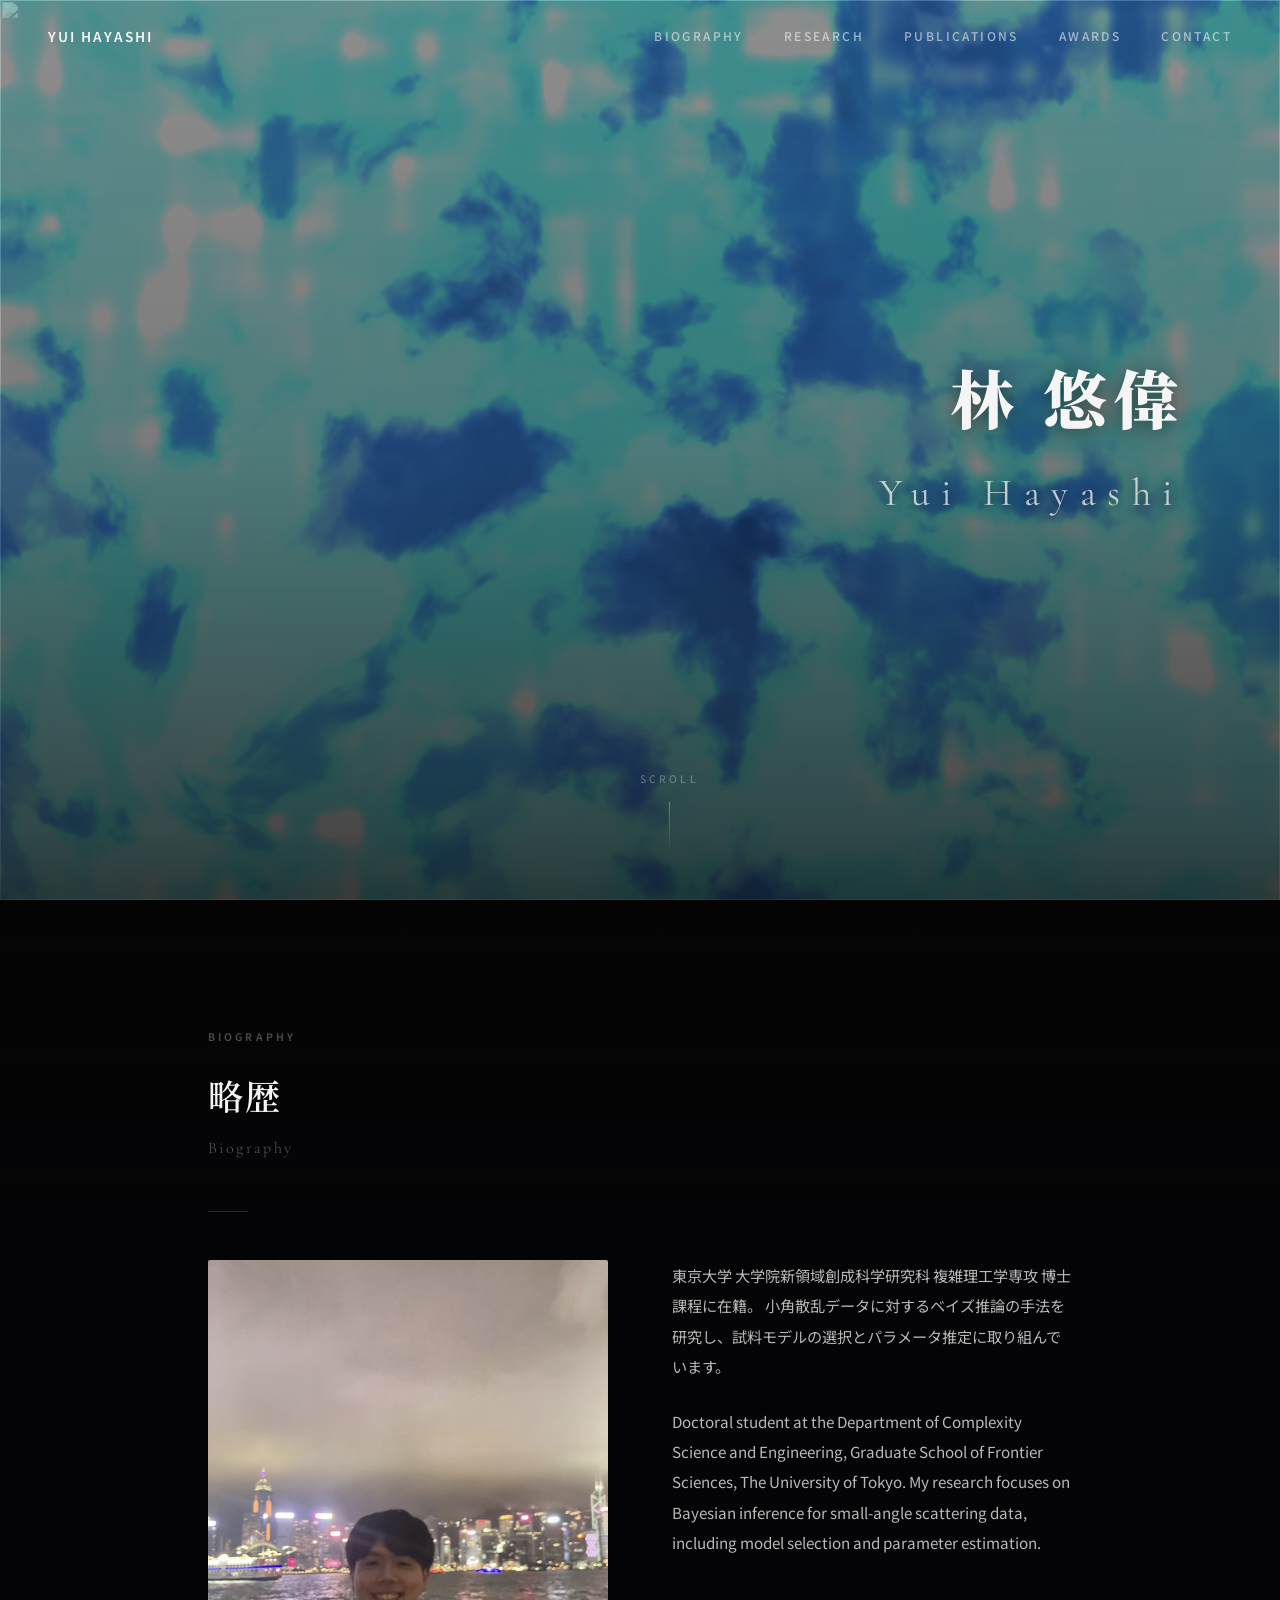
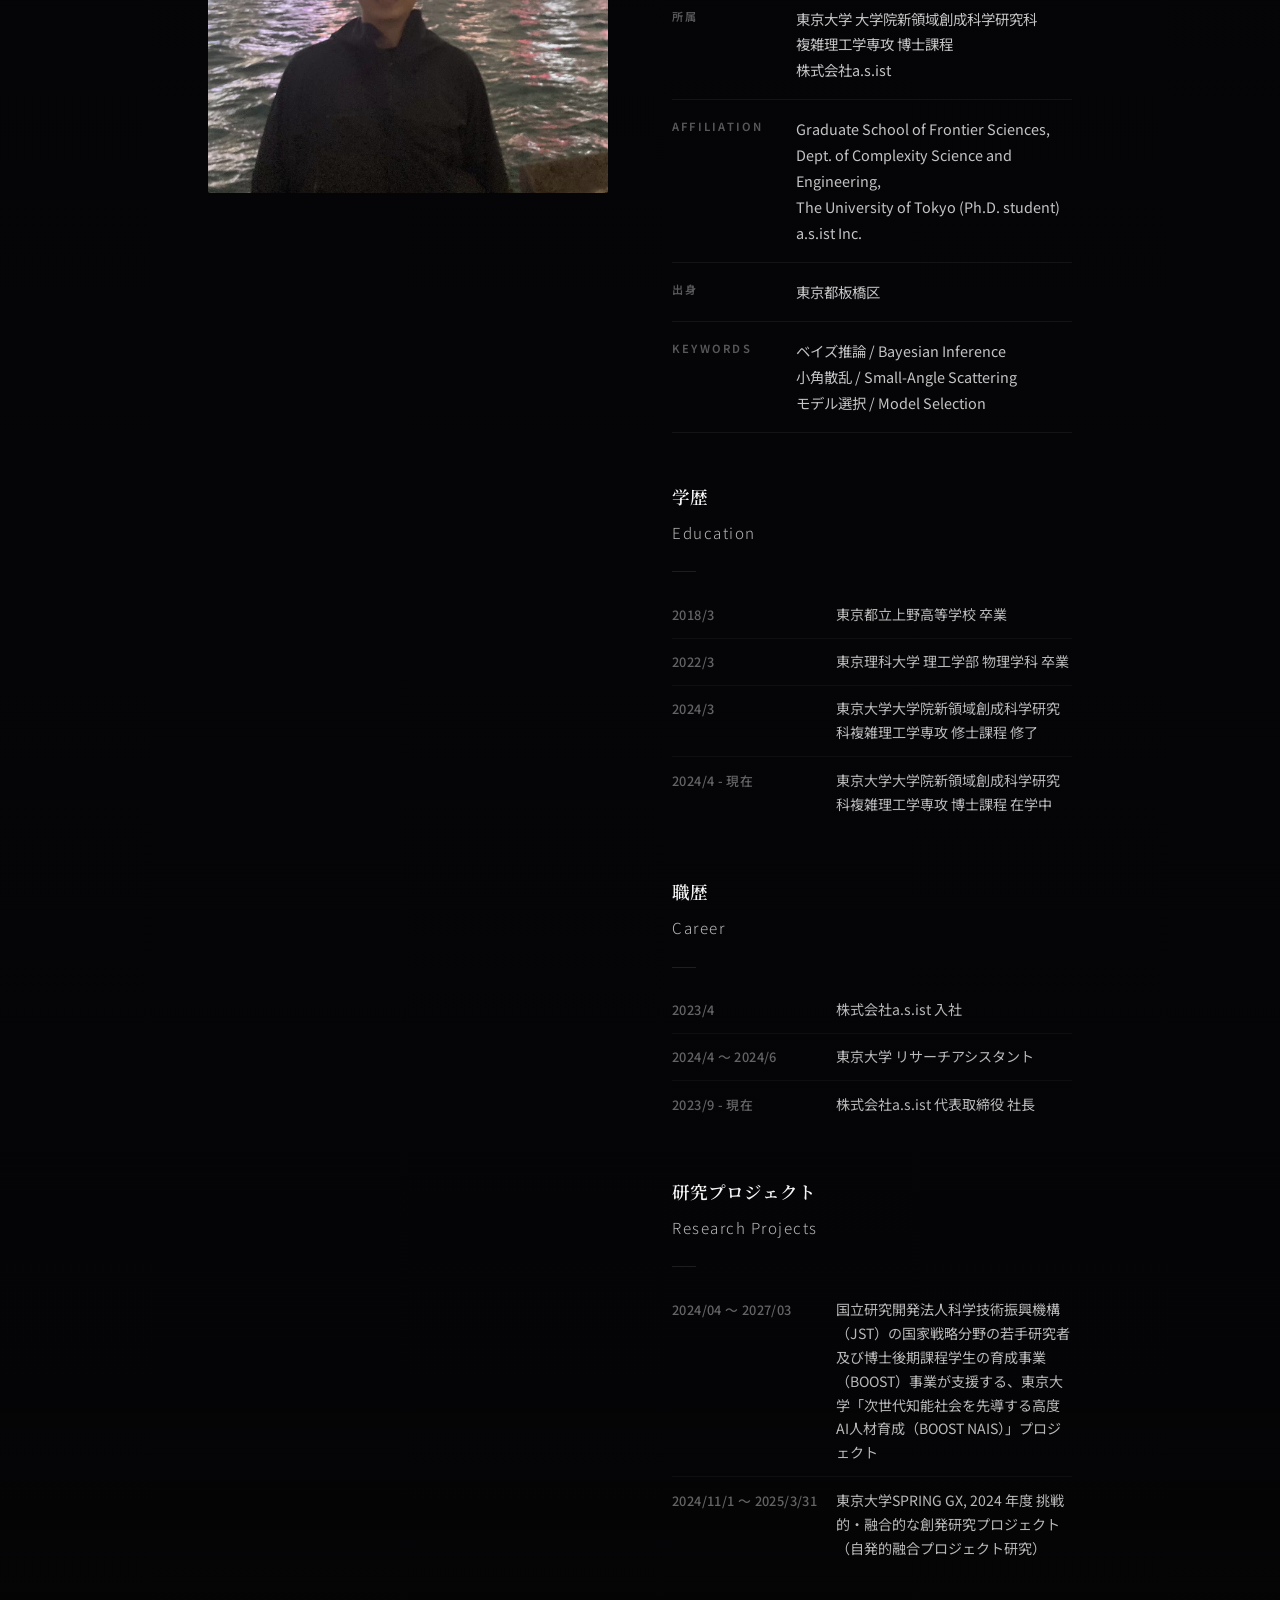
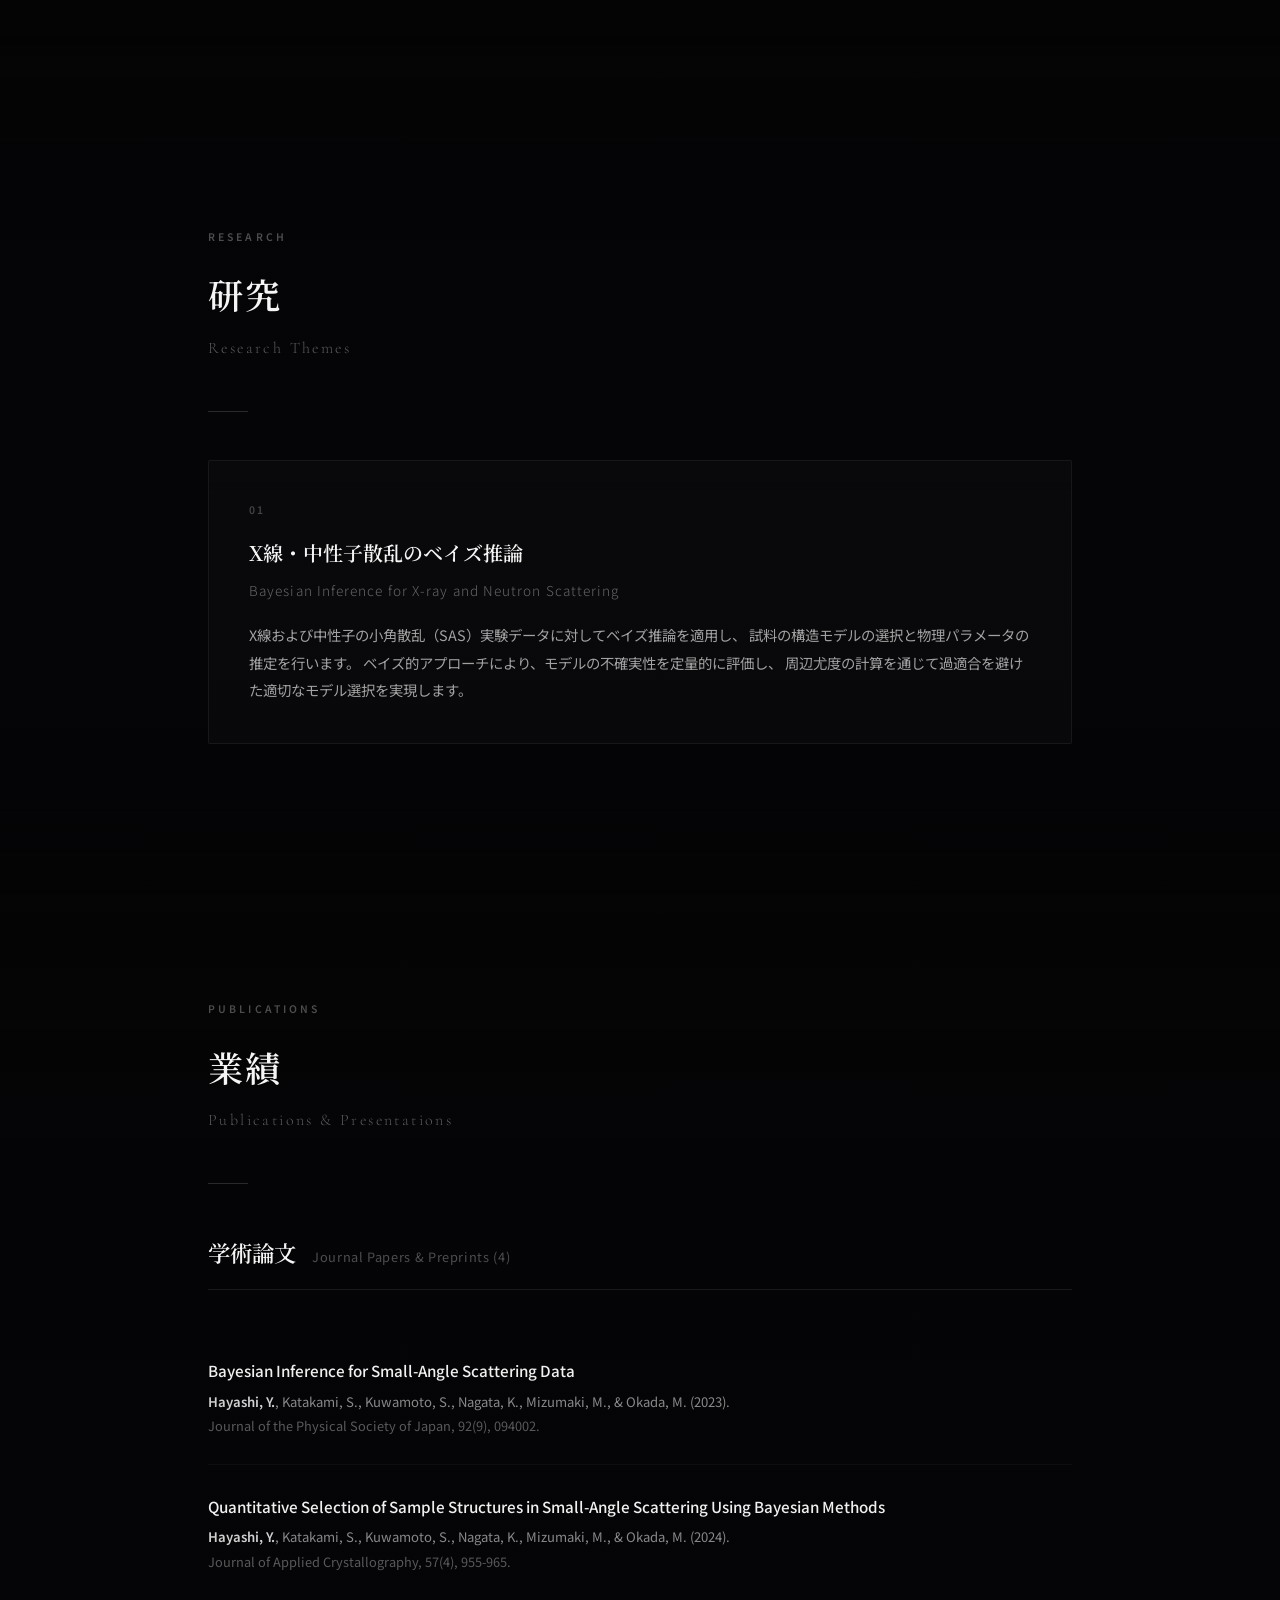
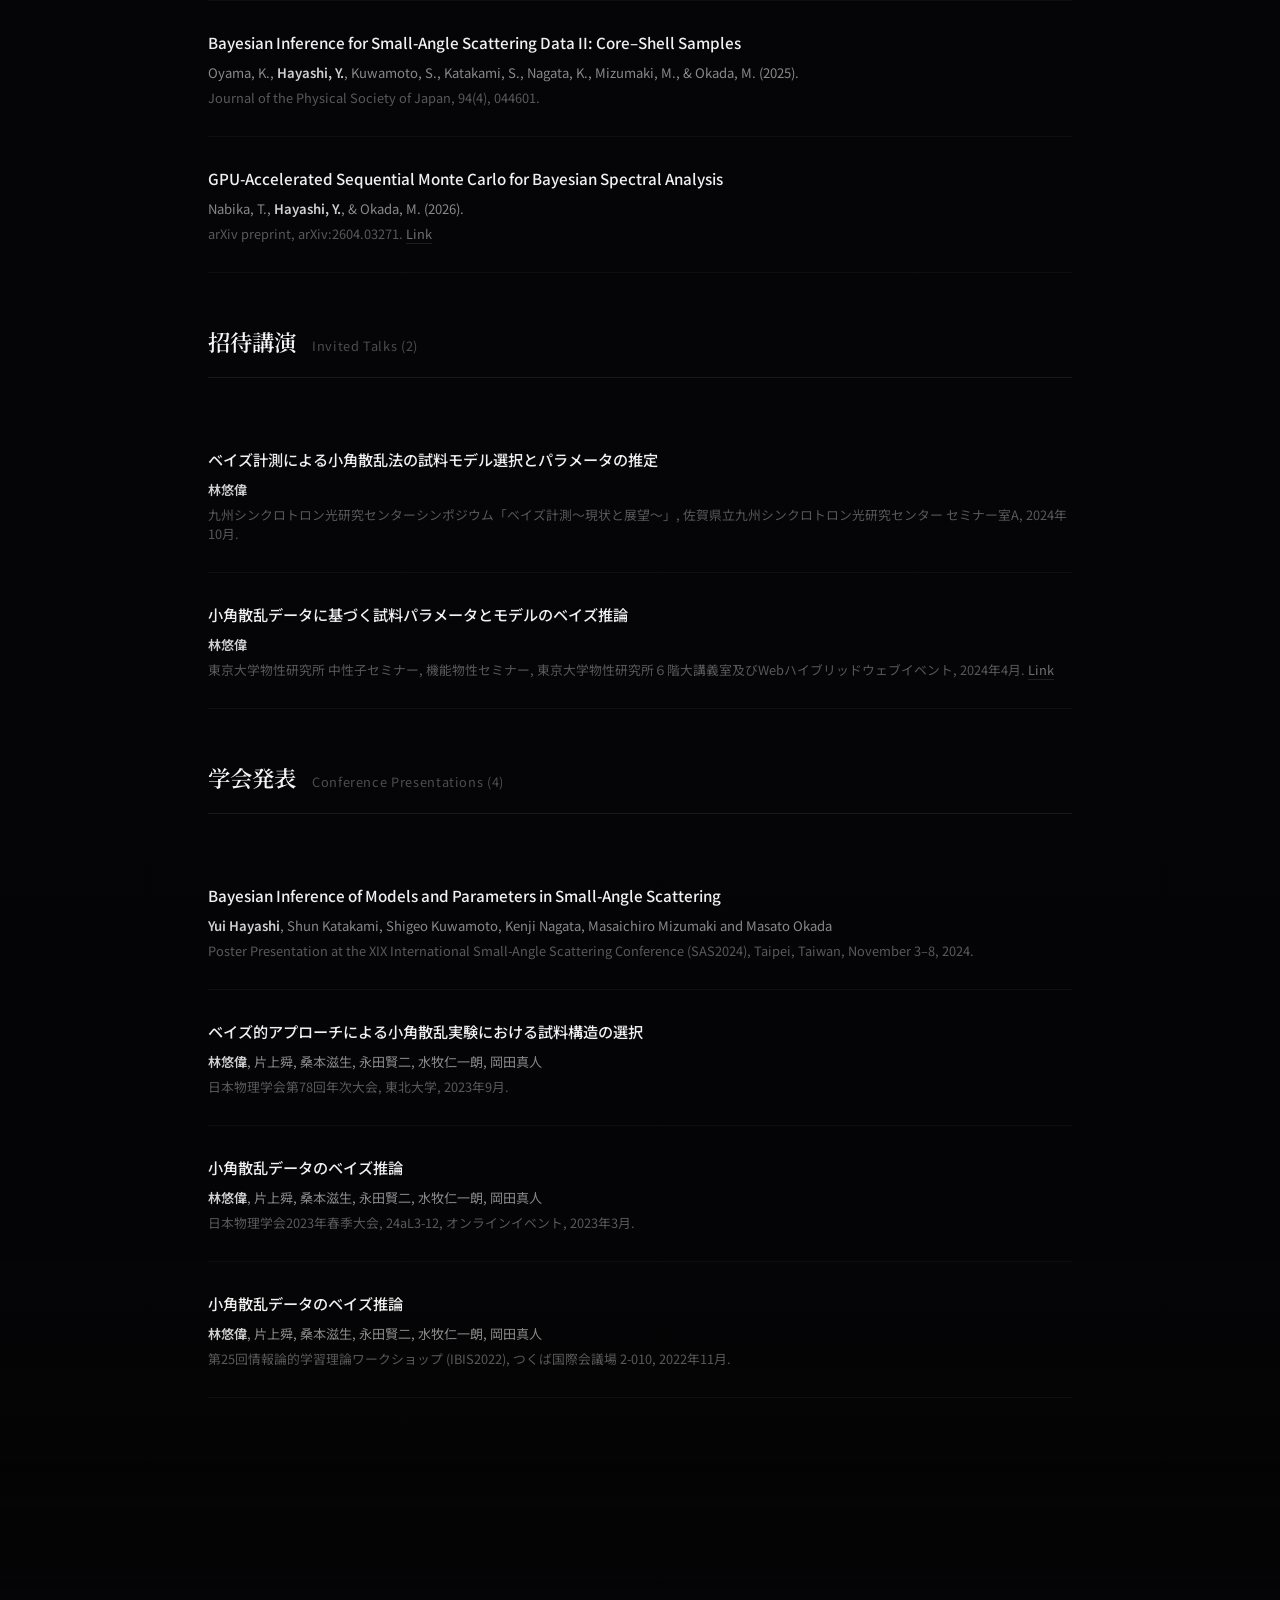
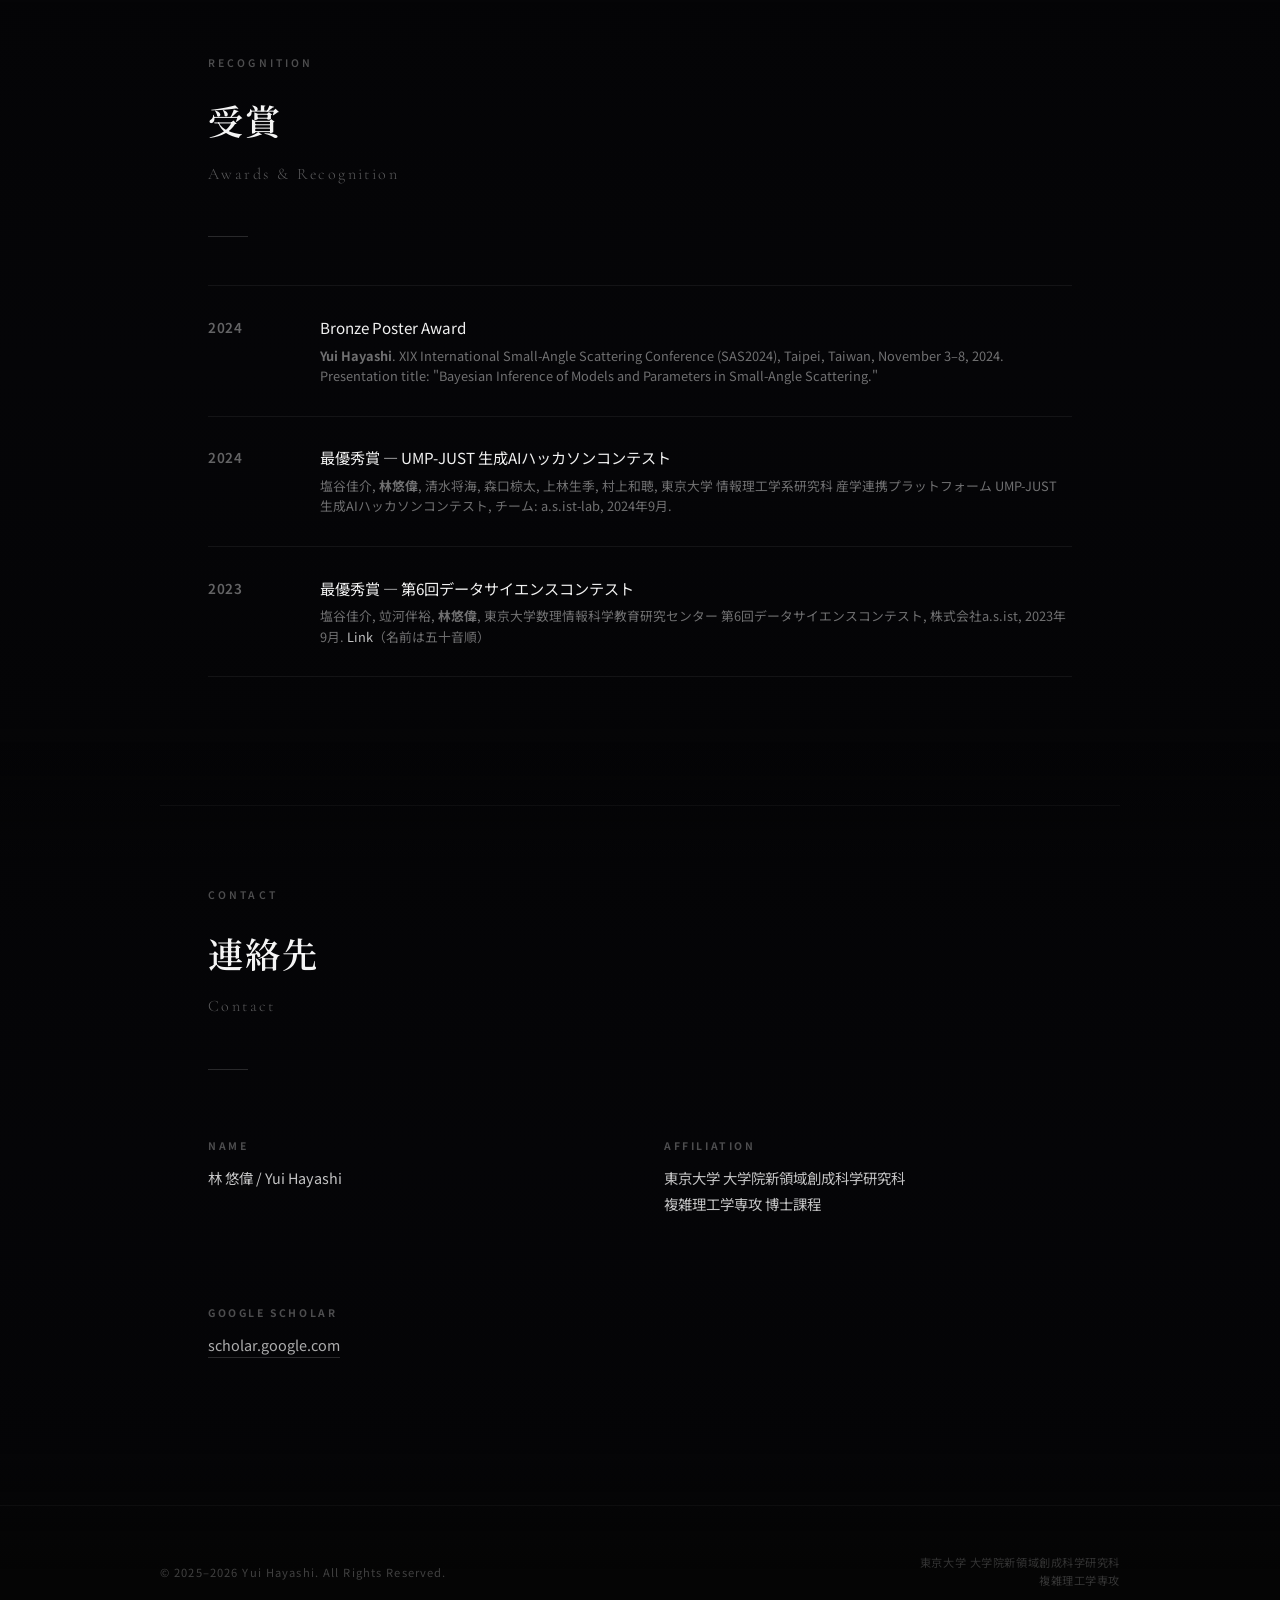
==== index.html @ 4f36f59f "Fix render loop leak, unify publications, drop dead page - scripts.js: stop the requestAnimationFram" ====
<!DOCTYPE html>
<html lang="ja" prefix="og: https://ogp.me/ns#">
<head>
  <meta charset="UTF-8">
  <meta name="viewport" content="width=device-width, initial-scale=1.0">
  <title>林悠偉 / Yui Hayashi — 東京大学 博士課程 | ベイズ推論・小角散乱</title>
  <meta name="description" content="林悠偉（Yui Hayashi）のホームページ。東京大学 大学院新領域創成科学研究科 複雑理工学専攻 博士課程。X線・中性子小角散乱データに対するベイズ推論・モデル選択の研究。">
  <meta name="keywords" content="林悠偉, Yui Hayashi, 東京大学, ベイズ推論, 小角散乱, Bayesian Inference, Small-Angle Scattering, 複雑理工学, 研究者">
  <meta name="author" content="林悠偉 / Yui Hayashi">
  <meta name="robots" content="index, follow">
  <link rel="canonical" href="https://yuihayashi.github.io/">

  <!-- Open Graph / Facebook -->
  <meta property="og:type" content="website">
  <meta property="og:url" content="https://yuihayashi.github.io/">
  <meta property="og:title" content="林悠偉 / Yui Hayashi — 東京大学 博士課程">
  <meta property="og:description" content="東京大学 大学院新領域創成科学研究科 複雑理工学専攻 博士課程。X線・中性子小角散乱データに対するベイズ推論・モデル選択の研究。">
  <meta property="og:image" content="https://yuihayashi.github.io/icon.jpeg">
  <meta property="og:site_name" content="Yui Hayashi">
  <meta property="og:locale" content="ja_JP">

  <!-- Twitter Card -->
  <meta name="twitter:card" content="summary">
  <meta name="twitter:title" content="林悠偉 / Yui Hayashi — 東京大学 博士課程">
  <meta name="twitter:description" content="東京大学 複雑理工学専攻 博士課程。ベイズ推論・小角散乱の研究。">
  <meta name="twitter:image" content="https://yuihayashi.github.io/icon.jpeg">

  <!-- Structured Data (JSON-LD) -->
  <script type="application/ld+json">
  {
    "@context": "https://schema.org",
    "@type": "Person",
    "name": "林悠偉",
    "alternateName": "Yui Hayashi",
    "url": "https://yuihayashi.github.io/",
    "image": "https://yuihayashi.github.io/icon.jpeg",
    "jobTitle": "博士課程学生",
    "affiliation": {
      "@type": "Organization",
      "name": "東京大学 大学院新領域創成科学研究科 複雑理工学専攻",
      "url": "https://www.k.u-tokyo.ac.jp/"
    },
    "alumniOf": [
      {
        "@type": "Organization",
        "name": "東京理科大学 理工学部 物理学科"
      },
      {
        "@type": "Organization",
        "name": "東京大学 大学院新領域創成科学研究科"
      }
    ],
    "knowsAbout": ["Bayesian Inference", "Small-Angle Scattering", "Model Selection", "X-ray Scattering", "Neutron Scattering"],
    "sameAs": [
      "https://scholar.google.com/citations?user=Pet-HJoAAAAJ&hl=en",
      "https://github.com/yuihayashi"
    ]
  }
  </script>

  <link rel="preconnect" href="https://fonts.googleapis.com">
  <link rel="preconnect" href="https://fonts.gstatic.com" crossorigin>
  <link href="https://fonts.googleapis.com/css2?family=Cormorant+Garamond:ital,wght@0,300;0,400;0,600;1,300&family=Noto+Serif+JP:wght@400;600;700;900&family=Noto+Sans+JP:wght@300;400;500;600&display=swap" rel="stylesheet">
  <link rel="stylesheet" href="styles.css">
  <link rel="icon" type="image/jpeg" href="icon.jpeg">
</head>
<body>

  <!-- ========== Fixed Background Image ========== -->
  <img src="IMG_7958.JPG" alt="" class="bg-image" aria-hidden="true">

  <!-- ========== Background Shader Canvas ========== -->
  <canvas id="bg-canvas" aria-hidden="true"></canvas>

  <!-- ========== Navigation ========== -->
  <header>
  <nav class="nav" role="navigation" aria-label="メインナビゲーション">
    <a href="index.html" class="nav__logo">Yui Hayashi</a>
    <div class="nav__links">
      <a href="#biography">Biography</a>
      <a href="#research">Research</a>
      <a href="#publications">Publications</a>
      <a href="#awards">Awards</a>
      <a href="#contact">Contact</a>
    </div>
  </nav>
  </header>

  <main>

  <!-- ========== Hero ========== -->
  <section class="hero">
    <div class="hero__overlay"></div>
    <div class="hero__content">
      <h1 class="hero__name">林 悠偉</h1>
      <p class="hero__name-en">Yui Hayashi</p>
    </div>
    <div class="hero__scroll">
      SCROLL
      <span class="hero__scroll-line"></span>
    </div>
  </section>

  <!-- ========== Biography ========== -->
  <section class="section fade-in" id="biography">
    <p class="section__label">BIOGRAPHY</p>
    <h2 class="section__title">略歴</h2>
    <p class="section__title-en">Biography</p>
    <div class="section__divider"></div>

    <div class="bio">
      <img src="icon.jpeg" alt="林悠偉" class="bio__image" loading="lazy">
      <div class="bio__text">
        <p>
          東京大学 大学院新領域創成科学研究科 複雑理工学専攻 博士課程に在籍。
          小角散乱データに対するベイズ推論の手法を研究し、試料モデルの選択とパラメータ推定に取り組んでいます。
        </p>
        <p>
          Doctoral student at the Department of Complexity Science and Engineering,
          Graduate School of Frontier Sciences, The University of Tokyo.
          My research focuses on Bayesian inference for small-angle scattering data,
          including model selection and parameter estimation.
        </p>

        <div class="bio__detail">
          <div class="bio__detail-item">
            <span class="bio__detail-label">所属</span>
            <span class="bio__detail-value">東京大学 大学院新領域創成科学研究科<br>複雑理工学専攻 博士課程<br>株式会社a.s.ist</span>
          </div>
          <div class="bio__detail-item">
            <span class="bio__detail-label">Affiliation</span>
            <span class="bio__detail-value">Graduate School of Frontier Sciences,<br>Dept. of Complexity Science and Engineering,<br>The University of Tokyo (Ph.D. student)<br>a.s.ist Inc.</span>
          </div>
          <div class="bio__detail-item">
            <span class="bio__detail-label">出身</span>
            <span class="bio__detail-value">東京都板橋区</span>
          </div>
          <div class="bio__detail-item">
            <span class="bio__detail-label">Keywords</span>
            <span class="bio__detail-value">ベイズ推論 / Bayesian Inference<br>小角散乱 / Small-Angle Scattering<br>モデル選択 / Model Selection</span>
          </div>
        </div>

        <!-- 学歴 -->
        <div class="bio__category">
          <h4 class="bio__category-title">学歴</h4>
          <p class="bio__category-title-en">Education</p>
          <div class="bio__category-divider"></div>
          <div class="bio__history-item">
            <span class="bio__history-date">2018/3</span>
            <span class="bio__history-content">東京都立上野高等学校 卒業</span>
          </div>
          <div class="bio__history-item">
            <span class="bio__history-date">2022/3</span>
            <span class="bio__history-content">東京理科大学 理工学部 物理学科 卒業</span>
          </div>
          <div class="bio__history-item">
            <span class="bio__history-date">2024/3</span>
            <span class="bio__history-content">東京大学大学院新領域創成科学研究科複雑理工学専攻 修士課程 修了</span>
          </div>
          <div class="bio__history-item">
            <span class="bio__history-date">2024/4 - 現在</span>
            <span class="bio__history-content">東京大学大学院新領域創成科学研究科複雑理工学専攻 博士課程 在学中</span>
          </div>
        </div>

        <!-- 職歴 -->
        <div class="bio__category">
          <h4 class="bio__category-title">職歴</h4>
          <p class="bio__category-title-en">Career</p>
          <div class="bio__category-divider"></div>
          <div class="bio__history-item">
            <span class="bio__history-date">2023/4</span>
            <span class="bio__history-content">株式会社a.s.ist 入社</span>
          </div>
          <div class="bio__history-item">
            <span class="bio__history-date">2024/4 〜 2024/6</span>
            <span class="bio__history-content">東京大学 リサーチアシスタント</span>
          </div>
          <div class="bio__history-item">
            <span class="bio__history-date">2023/9 - 現在</span>
            <span class="bio__history-content">株式会社a.s.ist 代表取締役 社長</span>
          </div>
        </div>

        <!-- 研究プロジェクト -->
        <div class="bio__category">
          <h4 class="bio__category-title">研究プロジェクト</h4>
          <p class="bio__category-title-en">Research Projects</p>
          <div class="bio__category-divider"></div>
          <div class="bio__history-item">
            <span class="bio__history-date">2024/04 〜 2027/03</span>
            <span class="bio__history-content">国立研究開発法人科学技術振興機構（JST）の国家戦略分野の若手研究者及び博士後期課程学生の育成事業（BOOST）事業が支援する、東京大学「次世代知能社会を先導する高度AI人材育成（BOOST NAIS）」プロジェクト</span>
          </div>
          <div class="bio__history-item">
            <span class="bio__history-date">2024/11/1 〜 2025/3/31</span>
            <span class="bio__history-content">東京大学SPRING GX, 2024 年度 挑戦的・融合的な創発研究プロジェクト（自発的融合プロジェクト研究）</span>
          </div>
        </div>
      </div>
    </div>
  </section>

  <!-- ========== Research ========== -->
  <section class="section fade-in" id="research">
    <p class="section__label">RESEARCH</p>
    <h2 class="section__title">研究</h2>
    <p class="section__title-en">Research Themes</p>
    <div class="section__divider"></div>

    <div class="research__grid">
      <div class="research__card">
        <p class="research__card-number">01</p>
        <h3 class="research__card-title">X線・中性子散乱のベイズ推論</h3>
        <p class="research__card-title-en">Bayesian Inference for X-ray and Neutron Scattering</p>
        <p class="research__card-desc">
          X線および中性子の小角散乱（SAS）実験データに対してベイズ推論を適用し、
          試料の構造モデルの選択と物理パラメータの推定を行います。
          ベイズ的アプローチにより、モデルの不確実性を定量的に評価し、
          周辺尤度の計算を通じて過適合を避けた適切なモデル選択を実現します。
        </p>
      </div>
    </div>
  </section>

  <!-- ========== Publications (All combined) ========== -->
  <section class="section fade-in" id="publications">
    <p class="section__label">PUBLICATIONS</p>
    <h2 class="section__title">業績</h2>
    <p class="section__title-en">Publications &amp; Presentations</p>
    <div class="section__divider"></div>

    <!-- Journal Papers -->
    <div class="pub-section__header">
      <h3 class="pub-section__title">学術論文</h3>
      <span class="pub-section__count">Journal Papers &amp; Preprints (4)</span>
    </div>
    <div class="pub-list">
      <div class="pub-item">
        <p class="pub-item__title">Bayesian Inference for Small-Angle Scattering Data</p>
        <p class="pub-item__authors"><strong>Hayashi, Y.</strong>, Katakami, S., Kuwamoto, S., Nagata, K., Mizumaki, M., &amp; Okada, M. (2023).</p>
        <p class="pub-item__venue">Journal of the Physical Society of Japan, 92(9), 094002.</p>
      </div>
      <div class="pub-item">
        <p class="pub-item__title">Quantitative Selection of Sample Structures in Small-Angle Scattering Using Bayesian Methods</p>
        <p class="pub-item__authors"><strong>Hayashi, Y.</strong>, Katakami, S., Kuwamoto, S., Nagata, K., Mizumaki, M., &amp; Okada, M. (2024).</p>
        <p class="pub-item__venue">Journal of Applied Crystallography, 57(4), 955-965.</p>
      </div>
      <div class="pub-item">
        <p class="pub-item__title">Bayesian Inference for Small-Angle Scattering Data II: Core–Shell Samples</p>
        <p class="pub-item__authors">Oyama, K., <strong>Hayashi, Y.</strong>, Kuwamoto, S., Katakami, S., Nagata, K., Mizumaki, M., &amp; Okada, M. (2025).</p>
        <p class="pub-item__venue">Journal of the Physical Society of Japan, 94(4), 044601.</p>
      </div>
      <div class="pub-item">
        <p class="pub-item__title">GPU-Accelerated Sequential Monte Carlo for Bayesian Spectral Analysis</p>
        <p class="pub-item__authors">Nabika, T., <strong>Hayashi, Y.</strong>, &amp; Okada, M. (2026).</p>
        <p class="pub-item__venue">arXiv preprint, arXiv:2604.03271. <a href="https://arxiv.org/abs/2604.03271" target="_blank" rel="noopener">Link</a></p>
      </div>
    </div>

    <!-- Invited Talks -->
    <div class="pub-section__header" style="margin-top: 3rem;">
      <h3 class="pub-section__title">招待講演</h3>
      <span class="pub-section__count">Invited Talks (2)</span>
    </div>
    <div class="pub-list">
      <div class="pub-item">
        <p class="pub-item__title">ベイズ計測による小角散乱法の試料モデル選択とパラメータの推定</p>
        <p class="pub-item__authors"><strong>林悠偉</strong></p>
        <p class="pub-item__venue">
          九州シンクロトロン光研究センターシンポジウム「ベイズ計測〜現状と展望〜」,
          佐賀県立九州シンクロトロン光研究センター セミナー室A, 2024年10月.
        </p>
      </div>
      <div class="pub-item">
        <p class="pub-item__title">小角散乱データに基づく試料パラメータとモデルのベイズ推論</p>
        <p class="pub-item__authors"><strong>林悠偉</strong></p>
        <p class="pub-item__venue">
          東京大学物性研究所 中性子セミナー, 機能物性セミナー,
          東京大学物性研究所６階大講義室及びWebハイブリッドウェブイベント, 2024年4月.
          <a href="https://www.issp.u-tokyo.ac.jp/maincontents/seminar/all2.html?ptype=seminar&pid=21987" target="_blank" rel="noopener">Link</a>
        </p>
      </div>
    </div>

    <!-- Conference Presentations -->
    <div class="pub-section__header" style="margin-top: 3rem;">
      <h3 class="pub-section__title">学会発表</h3>
      <span class="pub-section__count">Conference Presentations (4)</span>
    </div>
    <div class="pub-list">
      <div class="pub-item">
        <p class="pub-item__title">Bayesian Inference of Models and Parameters in Small-Angle Scattering</p>
        <p class="pub-item__authors"><strong>Yui Hayashi</strong>, Shun Katakami, Shigeo Kuwamoto, Kenji Nagata, Masaichiro Mizumaki and Masato Okada</p>
        <p class="pub-item__venue">
          Poster Presentation at the XIX International Small-Angle Scattering Conference (SAS2024),
          Taipei, Taiwan, November 3–8, 2024.
        </p>
      </div>
      <div class="pub-item">
        <p class="pub-item__title">ベイズ的アプローチによる小角散乱実験における試料構造の選択</p>
        <p class="pub-item__authors"><strong>林悠偉</strong>, 片上舜, 桑本滋生, 永田賢二, 水牧仁一朗, 岡田真人</p>
        <p class="pub-item__venue">
          日本物理学会第78回年次大会, 東北大学, 2023年9月.
        </p>
      </div>
      <div class="pub-item">
        <p class="pub-item__title">小角散乱データのベイズ推論</p>
        <p class="pub-item__authors"><strong>林悠偉</strong>, 片上舜, 桑本滋生, 永田賢二, 水牧仁一朗, 岡田真人</p>
        <p class="pub-item__venue">
          日本物理学会2023年春季大会, 24aL3-12, オンラインイベント, 2023年3月.
        </p>
      </div>
      <div class="pub-item">
        <p class="pub-item__title">小角散乱データのベイズ推論</p>
        <p class="pub-item__authors"><strong>林悠偉</strong>, 片上舜, 桑本滋生, 永田賢二, 水牧仁一朗, 岡田真人</p>
        <p class="pub-item__venue">
          第25回情報論的学習理論ワークショップ (IBIS2022), つくば国際会議場 2-010, 2022年11月.
        </p>
      </div>
    </div>
  </section>

  <!-- ========== Awards ========== -->
  <section class="section fade-in" id="awards">
    <p class="section__label">RECOGNITION</p>
    <h2 class="section__title">受賞</h2>
    <p class="section__title-en">Awards &amp; Recognition</p>
    <div class="section__divider"></div>

    <div class="awards__list">
      <div class="award__item">
        <span class="award__year">2024</span>
        <div class="award__content">
          <span class="award__title">Bronze Poster Award</span>
          <span class="award__detail">
            <strong>Yui Hayashi</strong>. XIX International Small-Angle Scattering Conference (SAS2024), Taipei, Taiwan, November 3–8, 2024.
            Presentation title: "Bayesian Inference of Models and Parameters in Small-Angle Scattering."
          </span>
        </div>
      </div>
      <div class="award__item">
        <span class="award__year">2024</span>
        <div class="award__content">
          <span class="award__title">最優秀賞 — UMP-JUST 生成AIハッカソンコンテスト</span>
          <span class="award__detail">
            塩谷佳介, <strong>林悠偉</strong>, 清水将海, 森口椋太, 上林生季, 村上和聴,
            東京大学 情報理工学系研究科 産学連携プラットフォーム UMP-JUST 生成AIハッカソンコンテスト, チーム: a.s.ist-lab, 2024年9月.
          </span>
        </div>
      </div>
      <div class="award__item">
        <span class="award__year">2023</span>
        <div class="award__content">
          <span class="award__title">最優秀賞 — 第6回データサイエンスコンテスト</span>
          <span class="award__detail">
            塩谷佳介, 竝河伴裕, <strong>林悠偉</strong>,
            東京大学数理情報科学教育研究センター 第6回データサイエンスコンテスト, 株式会社a.s.ist, 2023年9月.
            <a href="http://www.mi.u-tokyo.ac.jp/contest2023.html" target="_blank" rel="noopener">Link</a>（名前は五十音順）
          </span>
        </div>
      </div>
    </div>
  </section>

  <!-- ========== Contact ========== -->
  <section class="section contact fade-in" id="contact">
    <p class="section__label">CONTACT</p>
    <h2 class="section__title">連絡先</h2>
    <p class="section__title-en">Contact</p>
    <div class="section__divider"></div>

    <div class="contact__grid">
      <div class="contact__item">
        <p class="contact__label">NAME</p>
        <p class="contact__value">林 悠偉 / Yui Hayashi</p>
      </div>
      <div class="contact__item">
        <p class="contact__label">AFFILIATION</p>
        <p class="contact__value">
          東京大学 大学院新領域創成科学研究科<br>
          複雑理工学専攻 博士課程
        </p>
      </div>
      <div class="contact__item">
        <p class="contact__label">Google Scholar</p>
        <p class="contact__value">
          <a href="https://scholar.google.com/citations?user=Pet-HJoAAAAJ&hl=en" target="_blank" rel="noopener">
            scholar.google.com
          </a>
        </p>
      </div>
    </div>
  </section>

  </main>

  <!-- ========== Footer ========== -->
  <footer class="footer">
    <div class="footer__inner">
      <p class="footer__copy">&copy; 2025–2026 Yui Hayashi. All Rights Reserved.</p>
      <p class="footer__affiliation">東京大学 大学院新領域創成科学研究科<br>複雑理工学専攻</p>
    </div>
  </footer>

  <script src="scripts.js" defer></script>
</body>
</html>
---- styles.css ----
/* ============================================
   Yui Hayashi — Personal Website
   Design inspired by ochyai.dev
   ============================================ */

/* ---------- Reset & Base ---------- */
*, *::before, *::after {
  margin: 0;
  padding: 0;
  box-sizing: border-box;
}

html {
  scroll-behavior: smooth;
  font-size: 16px;
}

body {
  background: #050505;
  color: #e8e8e8;
  font-family: "Helvetica Neue", "Noto Sans JP", Arial, sans-serif;
  line-height: 1.8;
  -webkit-font-smoothing: antialiased;
  -moz-osx-font-smoothing: grayscale;
  overflow-x: hidden;
}

a {
  color: #c0c0c0;
  text-decoration: none;
  transition: color 0.3s ease;
}

a:hover {
  color: #ffffff;
}

ul {
  list-style: none;
}

img {
  max-width: 100%;
  height: auto;
}

::selection {
  background: rgba(255, 255, 255, 0.15);
  color: #fff;
}

/* ---------- Fixed Background Image ---------- */
.bg-image {
  position: fixed;
  inset: 0;
  z-index: -2;
  width: 100vw;
  height: 100vh;
  object-fit: cover;
  pointer-events: none;
  filter: brightness(0.45) grayscale(80%);
}

/* ---------- Background Shader Canvas ---------- */
#bg-canvas {
  position: fixed;
  inset: 0;
  width: 100vw;
  height: 100vh;
  z-index: -1;
  pointer-events: none;
  opacity: 0.55;
}

/* ---------- Navigation ---------- */
.nav {
  position: fixed;
  top: 0;
  left: 0;
  width: 100%;
  z-index: 10000;
  padding: 1.5rem 3rem;
  display: flex;
  justify-content: space-between;
  align-items: center;
  transition: background 0.4s ease, padding 0.4s ease;
  background: transparent;
}

.nav.scrolled {
  background: rgba(10, 10, 10, 0.92);
  padding: 1rem 3rem;
  backdrop-filter: blur(10px);
  -webkit-backdrop-filter: blur(10px);
  border-bottom: 1px solid rgba(255, 255, 255, 0.06);
}

.nav__logo {
  font-size: 0.85rem;
  font-weight: 600;
  letter-spacing: 0.15em;
  text-transform: uppercase;
  color: #f5f5f5;
}

.nav__links {
  display: flex;
  gap: 2.5rem;
}

.nav__links a {
  font-size: 0.75rem;
  font-weight: 500;
  letter-spacing: 0.2em;
  text-transform: uppercase;
  color: rgba(245, 245, 245, 0.6);
  transition: color 0.3s ease;
  position: relative;
}

.nav__links a::after {
  content: "";
  position: absolute;
  bottom: -4px;
  left: 0;
  width: 0;
  height: 1px;
  background: #f5f5f5;
  transition: width 0.3s ease;
}

.nav__links a:hover,
.nav__links a.active {
  color: #f5f5f5;
}

.nav__links a:hover::after,
.nav__links a.active::after {
  width: 100%;
}

/* ---------- Hero Section ---------- */
.hero {
  position: relative;
  height: 100vh;
  display: flex;
  flex-direction: column;
  justify-content: center;
  align-items: flex-end;
  text-align: right;
  overflow: hidden;
}

.hero__bg {
  display: none;
}

.hero__overlay {
  position: absolute;
  top: 0;
  left: 0;
  width: 100%;
  height: 100%;
  background: linear-gradient(
    180deg,
    rgba(10, 10, 10, 0.0) 0%,
    rgba(10, 10, 10, 0.15) 50%,
    rgba(10, 10, 10, 0.6) 100%
  );
  z-index: 1;
}

.hero__content {
  position: relative;
  z-index: 2;
  padding-right: 6rem;
  display: flex;
  flex-direction: column;
  align-items: flex-end;
}

.hero__name {
  font-family: "Noto Serif JP", "Times New Roman", serif;
  font-size: 4rem;
  font-weight: 900;
  letter-spacing: 0.10em;
  margin-bottom: 0.3rem;
  color: #f5f5f5;
  text-shadow: 0 2px 20px rgba(0, 0, 0, 0.5);
}

.hero__name-en {
  font-family: "Cormorant Garamond", "Times New Roman", serif;
  font-size: 2.4rem;
  font-weight: 400;
  letter-spacing: 0.30em;
  color: rgba(245, 245, 245, 0.75);
  margin-bottom: 2rem;
  text-shadow: 0 1px 10px rgba(0, 0, 0, 0.4);
}

.hero__tagline {
  font-size: 1rem;
  font-weight: 300;
  letter-spacing: 0.1em;
  line-height: 2;
  color: rgba(245, 245, 245, 0.8);
  max-width: 600px;
  text-shadow: 0 1px 10px rgba(0, 0, 0, 0.4);
}

.hero__scroll {
  position: absolute;
  bottom: 3rem;
  left: 50%;
  transform: translateX(-50%);
  z-index: 2;
  font-size: 0.65rem;
  letter-spacing: 0.3em;
  text-transform: uppercase;
  color: rgba(245, 245, 245, 0.35);
  display: flex;
  flex-direction: column;
  align-items: center;
  gap: 0.8rem;
  animation: fadeInUp 1.5s ease 1s both;
}

.hero__scroll-line {
  width: 1px;
  height: 50px;
  background: linear-gradient(180deg, rgba(245, 245, 245, 0.35) 0%, transparent 100%);
  animation: scrollPulse 2s ease-in-out infinite;
}

@keyframes scrollPulse {
  0%, 100% { opacity: 0.3; transform: scaleY(1); }
  50% { opacity: 1; transform: scaleY(1.2); }
}

@keyframes fadeInUp {
  from { opacity: 0; transform: translateY(20px); }
  to { opacity: 1; transform: translateY(0); }
}

/* ---------- Sections ---------- */
.section {
  position: relative;
  padding: 8rem 3rem;
  max-width: 960px;
  margin: 0 auto;
}

.section::before {
  content: "";
  position: absolute;
  inset: -4rem -100vw;
  z-index: -1;
  background: linear-gradient(
    180deg,
    rgba(5, 5, 8, 0.0) 0%,
    rgba(5, 5, 8, 0.65) 15%,
    rgba(5, 5, 8, 0.8) 50%,
    rgba(5, 5, 8, 0.65) 85%,
    rgba(5, 5, 8, 0.0) 100%
  );
  pointer-events: none;
}

.section--wide {
  max-width: 960px;
}

.section__label {
  font-size: 0.65rem;
  font-weight: 600;
  letter-spacing: 0.3em;
  text-transform: uppercase;
  color: rgba(245, 245, 245, 0.3);
  margin-bottom: 1rem;
}

.section__title {
  font-family: "Noto Serif JP", "Times New Roman", serif;
  font-size: 2.2rem;
  font-weight: 600;
  letter-spacing: 0.05em;
  margin-bottom: 0.5rem;
  color: #f5f5f5;
}

.section__title-en {
  font-family: "Cormorant Garamond", "Times New Roman", serif;
  font-size: 1rem;
  font-weight: 300;
  letter-spacing: 0.15em;
  color: rgba(245, 245, 245, 0.35);
  margin-bottom: 3rem;
}

.section__divider {
  width: 40px;
  height: 1px;
  background: rgba(245, 245, 245, 0.15);
  margin-bottom: 3rem;
}

/* ---------- Fade-in Animation ---------- */
.fade-in {
  opacity: 0;
  transform: translateY(30px);
  transition: opacity 0.8s ease, transform 0.8s ease;
}

.fade-in.visible {
  opacity: 1;
  transform: translateY(0);
}

/* ---------- Biography ---------- */
.bio {
  display: grid;
  grid-template-columns: 1fr 1fr;
  gap: 4rem;
  align-items: start;
}

.bio__image {
  width: 100%;
  aspect-ratio: 3 / 4;
  object-fit: cover;
  filter: grayscale(20%);
  border-radius: 2px;
}

.bio__text p {
  font-size: 0.95rem;
  line-height: 2;
  color: rgba(245, 245, 245, 0.75);
  margin-bottom: 1.5rem;
}

.bio__detail {
  margin-top: 2rem;
}

.bio__detail-item {
  display: flex;
  gap: 1.5rem;
  padding: 1rem 0;
  border-bottom: 1px solid rgba(255, 255, 255, 0.06);
}

.bio__detail-label {
  font-size: 0.7rem;
  font-weight: 600;
  letter-spacing: 0.2em;
  text-transform: uppercase;
  color: rgba(245, 245, 245, 0.35);
  min-width: 100px;
  flex-shrink: 0;
}

.bio__detail-value {
  font-size: 0.9rem;
  color: rgba(245, 245, 245, 0.8);
  line-height: 1.8;
}

/* ---------- Biography History ---------- */
.bio__category {
  margin-top: 3rem;
}

.bio__category-title {
  font-family: "Noto Serif JP", "Times New Roman", serif;
  font-size: 1.1rem;
  font-weight: 600;
  color: #f5f5f5;
  margin-bottom: 0.3rem;
}

.bio__category-title-en {
  font-size: 0.8rem;
  font-weight: 300;
  letter-spacing: 0.1em;
  color: rgba(245, 245, 245, 0.3);
  margin-bottom: 1rem;
}

.bio__category-divider {
  width: 24px;
  height: 1px;
  background: rgba(245, 245, 245, 0.1);
  margin-bottom: 1.2rem;
}

.bio__history-item {
  display: grid;
  grid-template-columns: 140px 1fr;
  gap: 1.5rem;
  padding: 0.7rem 0;
  border-bottom: 1px solid rgba(255, 255, 255, 0.04);
}

.bio__history-item:last-child {
  border-bottom: none;
}

.bio__history-date {
  font-size: 0.8rem;
  font-weight: 500;
  color: rgba(245, 245, 245, 0.4);
  letter-spacing: 0.03em;
  white-space: nowrap;
}

.bio__history-content {
  font-size: 0.88rem;
  color: rgba(245, 245, 245, 0.75);
  line-height: 1.7;
}

.bio__history-content small {
  display: block;
  font-size: 0.78rem;
  color: rgba(245, 245, 245, 0.35);
  margin-top: 0.2rem;
}

.bio__paper-item {
  padding: 1rem 0;
  border-bottom: 1px solid rgba(255, 255, 255, 0.04);
}

.bio__paper-item:last-child {
  border-bottom: none;
}

.bio__paper-authors {
  font-size: 0.82rem;
  color: rgba(245, 245, 245, 0.55);
  line-height: 1.6;
  margin-bottom: 0.2rem;
}

.bio__paper-authors strong {
  color: rgba(245, 245, 245, 0.85);
  font-weight: 600;
}

.bio__paper-venue {
  font-size: 0.8rem;
  color: rgba(245, 245, 245, 0.35);
  font-style: italic;
}

/* ---------- Research ---------- */
.research__grid {
  display: grid;
  grid-template-columns: 1fr;
  gap: 2rem;
}

.research__card {
  padding: 2.5rem;
  background: rgba(255, 255, 255, 0.02);
  border: 1px solid rgba(255, 255, 255, 0.06);
  border-radius: 2px;
  transition: border-color 0.3s ease, background 0.3s ease;
}

.research__card:hover {
  border-color: rgba(255, 255, 255, 0.12);
  background: rgba(255, 255, 255, 0.04);
}

.research__card-number {
  font-size: 0.65rem;
  font-weight: 600;
  letter-spacing: 0.2em;
  color: rgba(245, 245, 245, 0.25);
  margin-bottom: 1rem;
}

.research__card-title {
  font-family: "Noto Serif JP", "Times New Roman", serif;
  font-size: 1.25rem;
  font-weight: 600;
  margin-bottom: 0.4rem;
  color: #f5f5f5;
}

.research__card-title-en {
  font-size: 0.85rem;
  font-weight: 300;
  letter-spacing: 0.08em;
  color: rgba(245, 245, 245, 0.4);
  margin-bottom: 1.2rem;
}

.research__card-desc {
  font-size: 0.9rem;
  line-height: 1.9;
  color: rgba(245, 245, 245, 0.65);
}

/* ---------- Awards ---------- */
.awards__list {
  display: flex;
  flex-direction: column;
}

.award__item {
  display: grid;
  grid-template-columns: 80px 1fr;
  gap: 2rem;
  padding: 1.8rem 0;
  border-bottom: 1px solid rgba(255, 255, 255, 0.06);
  transition: background 0.3s ease;
}

.award__item:first-child {
  border-top: 1px solid rgba(255, 255, 255, 0.06);
}

.award__year {
  font-size: 0.85rem;
  font-weight: 600;
  color: rgba(245, 245, 245, 0.4);
  letter-spacing: 0.05em;
}

.award__content {
  display: flex;
  flex-direction: column;
  gap: 0.3rem;
}

.award__title {
  font-size: 0.95rem;
  color: #f0f0f0;
  line-height: 1.7;
}

.award__detail {
  font-size: 0.8rem;
  color: rgba(245, 245, 245, 0.45);
  line-height: 1.6;
}

/* ---------- Contact ---------- */
.contact {
  border-top: 1px solid rgba(255, 255, 255, 0.06);
  padding-top: 5rem;
}

.contact__grid {
  display: grid;
  grid-template-columns: 1fr 1fr;
  gap: 3rem;
}

.contact__item {
  padding: 1.2rem 0;
}

.contact__label {
  font-size: 0.65rem;
  font-weight: 700;
  letter-spacing: 0.25em;
  text-transform: uppercase;
  color: rgba(245, 245, 245, 0.3);
  margin-bottom: 0.6rem;
}

.contact__value {
  font-size: 0.9rem;
  color: rgba(245, 245, 245, 0.8);
  line-height: 1.8;
}

.contact__value a {
  color: rgba(245, 245, 245, 0.7);
  border-bottom: 1px solid rgba(245, 245, 245, 0.15);
  transition: color 0.3s ease, border-color 0.3s ease;
  padding-bottom: 2px;
}

.contact__value a:hover {
  color: #fff;
  border-color: rgba(245, 245, 245, 0.5);
}

/* ---------- Footer ---------- */
.footer {
  padding: 3rem;
  text-align: center;
  border-top: 1px solid rgba(255, 255, 255, 0.06);
}

.footer__inner {
  max-width: 960px;
  margin: 0 auto;
  display: flex;
  justify-content: space-between;
  align-items: center;
}

.footer__copy {
  font-size: 0.7rem;
  color: rgba(245, 245, 245, 0.25);
  letter-spacing: 0.1em;
}

.footer__affiliation {
  font-size: 0.7rem;
  color: rgba(245, 245, 245, 0.2);
  letter-spacing: 0.05em;
  text-align: right;
  line-height: 1.6;
}

/* ---------- Publications Page ---------- */
.pub-hero {
  padding: 10rem 3rem 4rem;
  text-align: center;
}

.pub-hero__title {
  font-family: "Cormorant Garamond", "Times New Roman", serif;
  font-size: 3rem;
  font-weight: 300;
  letter-spacing: 0.15em;
  color: #f5f5f5;
  margin-bottom: 0.5rem;
}

.pub-hero__sub {
  font-size: 0.85rem;
  color: rgba(245, 245, 245, 0.4);
  letter-spacing: 0.1em;
}

.pub-section {
  padding: 3rem 3rem 5rem;
  max-width: 960px;
  margin: 0 auto;
}

.pub-section__header {
  display: flex;
  align-items: baseline;
  gap: 1rem;
  margin-bottom: 2.5rem;
  padding-bottom: 1rem;
  border-bottom: 1px solid rgba(255, 255, 255, 0.08);
}

.pub-section__title {
  font-family: "Noto Serif JP", "Times New Roman", serif;
  font-size: 1.4rem;
  font-weight: 600;
  color: #f5f5f5;
}

.pub-section__count {
  font-size: 0.8rem;
  color: rgba(245, 245, 245, 0.3);
  letter-spacing: 0.05em;
}

.pub-list {
  display: flex;
  flex-direction: column;
}

.pub-item {
  padding: 1.8rem 0;
  border-bottom: 1px solid rgba(255, 255, 255, 0.04);
  transition: background 0.3s ease;
}

.pub-item:hover {
  background: rgba(255, 255, 255, 0.02);
}

.pub-item__title {
  font-size: 0.95rem;
  font-weight: 500;
  color: #f0f0f0;
  line-height: 1.7;
  margin-bottom: 0.4rem;
}

.pub-item__authors {
  font-size: 0.82rem;
  color: rgba(245, 245, 245, 0.55);
  line-height: 1.6;
  margin-bottom: 0.3rem;
}

.pub-item__authors strong {
  color: rgba(245, 245, 245, 0.85);
  font-weight: 600;
}

.pub-item__venue {
  font-size: 0.8rem;
  color: rgba(245, 245, 245, 0.35);
  line-height: 1.5;
}

.pub-item__venue a {
  color: rgba(245, 245, 245, 0.45);
  border-bottom: 1px solid rgba(245, 245, 245, 0.1);
}

.pub-item__venue a:hover {
  color: #fff;
  border-color: rgba(245, 245, 245, 0.4);
}

/* ---------- Responsive ---------- */
@media (max-width: 768px) {
  .nav {
    padding: 1.2rem 1.5rem;
  }

  .nav.scrolled {
    padding: 0.8rem 1.5rem;
  }

  .nav__links {
    gap: 1rem;
  }

  .nav__links a {
    font-size: 0.6rem;
  }

  .hero {
    align-items: center;
    text-align: center;
  }

  .hero__content {
    padding-right: 0;
  }

  .hero__name {
    font-size: 2.2rem;
  }

  .hero__name-en {
    font-size: 1rem;
  }

  .hero__tagline {
    font-size: 0.85rem;
    padding: 0 1.5rem;
  }

  .section {
    padding: 5rem 1.5rem;
  }

  .bio {
    grid-template-columns: 1fr;
    gap: 2rem;
  }

  .bio__image {
    aspect-ratio: 16 / 9;
  }

  .bio__detail-item {
    flex-direction: column;
    gap: 0.3rem;
  }

  .bio__history-item {
    grid-template-columns: 1fr;
    gap: 0.3rem;
  }

  .bio__history-date {
    font-size: 0.75rem;
  }

  .section__title {
    font-size: 1.6rem;
  }

  .contact__grid {
    grid-template-columns: 1fr;
    gap: 1em;
  }

  .footer__inner {
    flex-direction: column;
    gap: 1rem;
  }

  .footer__affiliation {
    text-align: center;
  }

  .pub-hero {
    padding: 8rem 1.5rem 3rem;
  }

  .pub-hero__title {
    font-size: 2rem;
  }

  .pub-section {
    padding: 2rem 1.5rem 4rem;
  }

  .award__item {
    grid-template-columns: 60px 1fr;
    gap: 1rem;
  }
}

@media (max-width: 480px) {
  .hero__name {
    font-size: 1.8rem;
  }

  .nav__logo {
    font-size: 0.75rem;
  }

  .nav__links a {
    font-size: 0.55rem;
    letter-spacing: 0.1em;
  }

  .nav__links {
    gap: 0.6rem;
  }
}
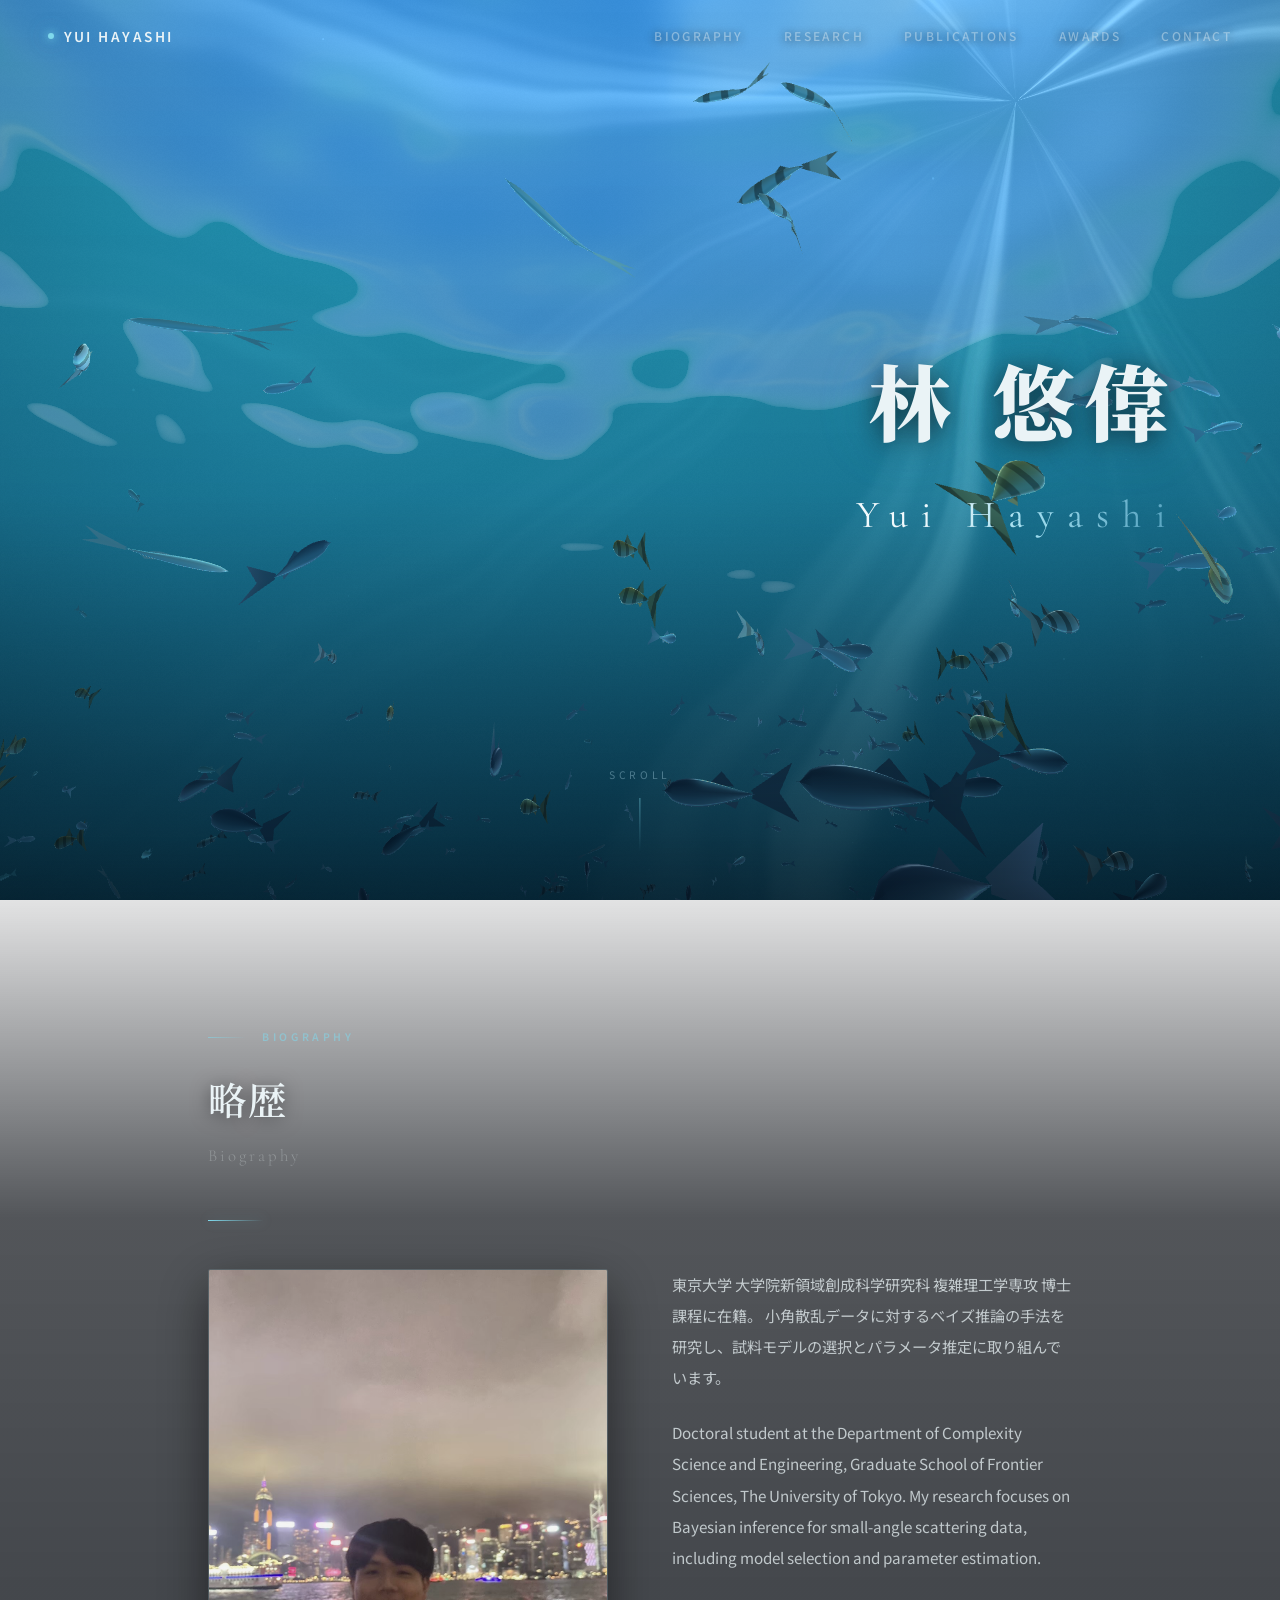
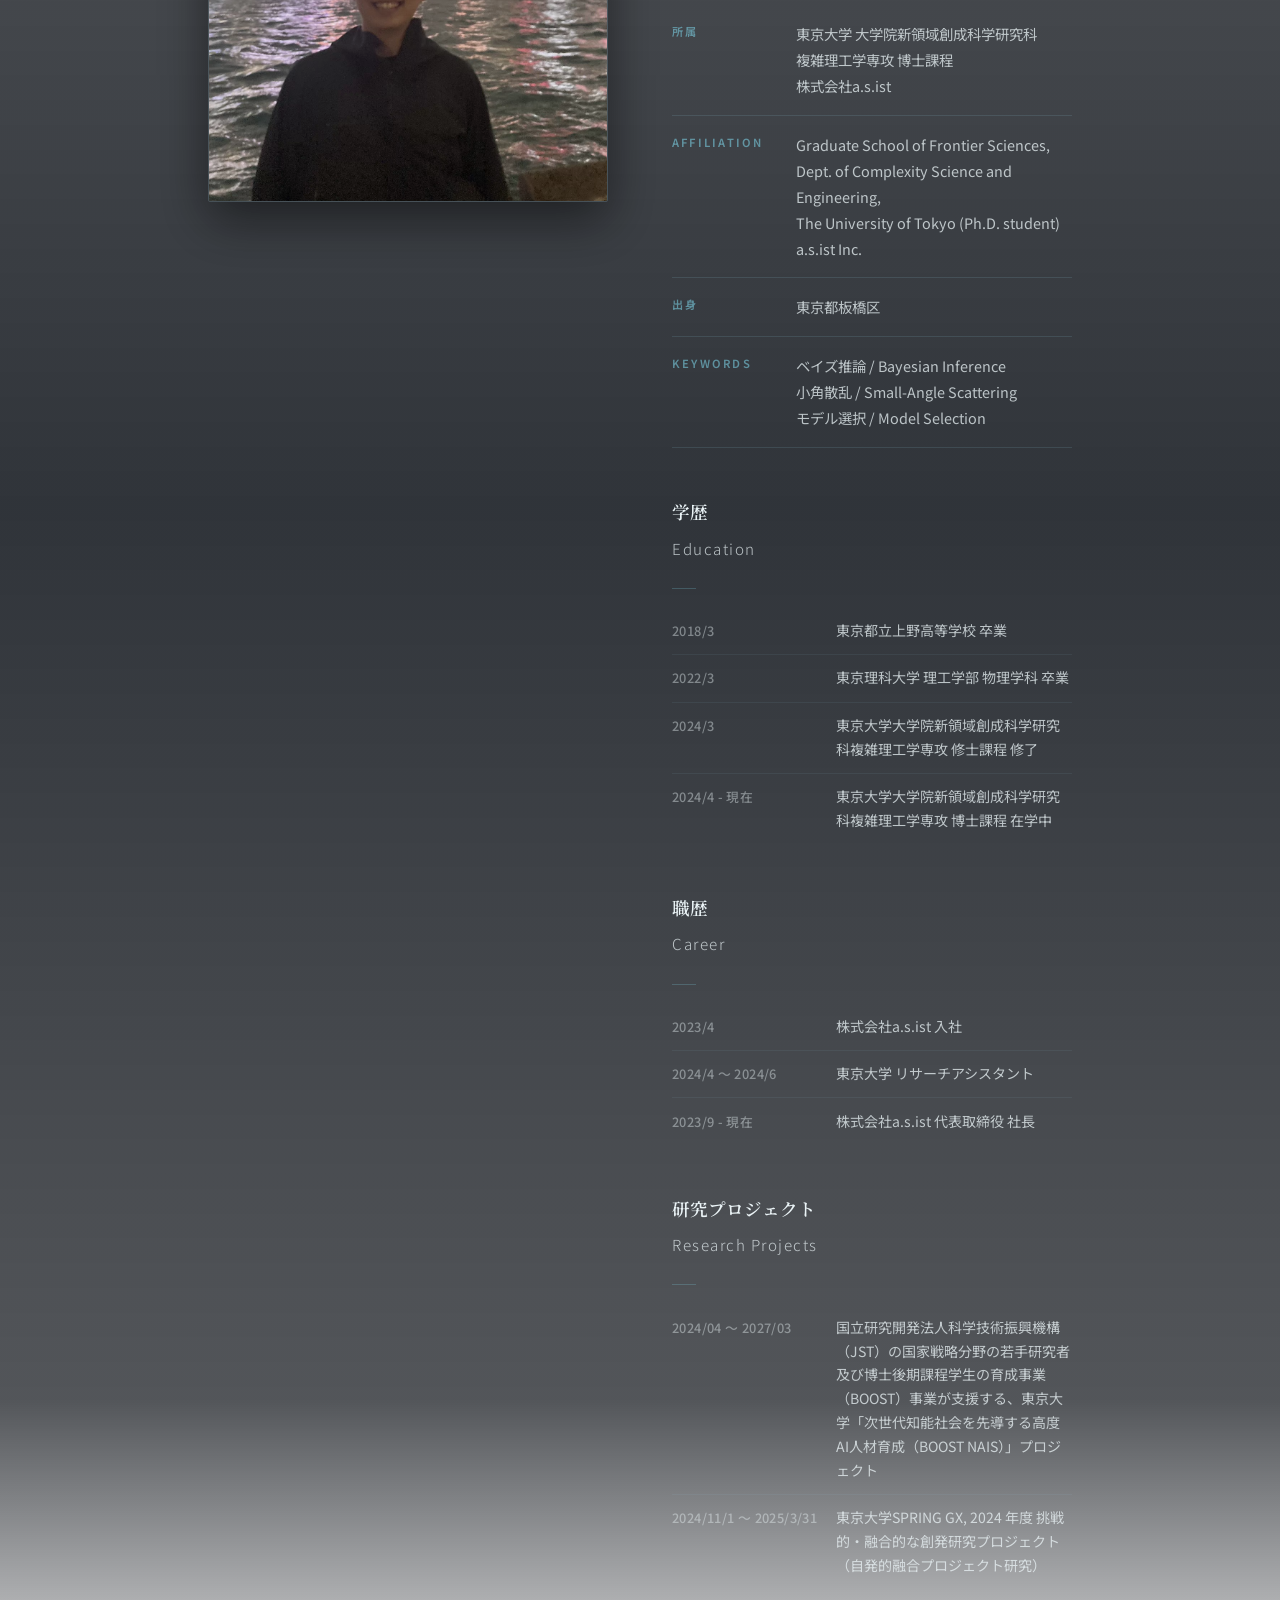
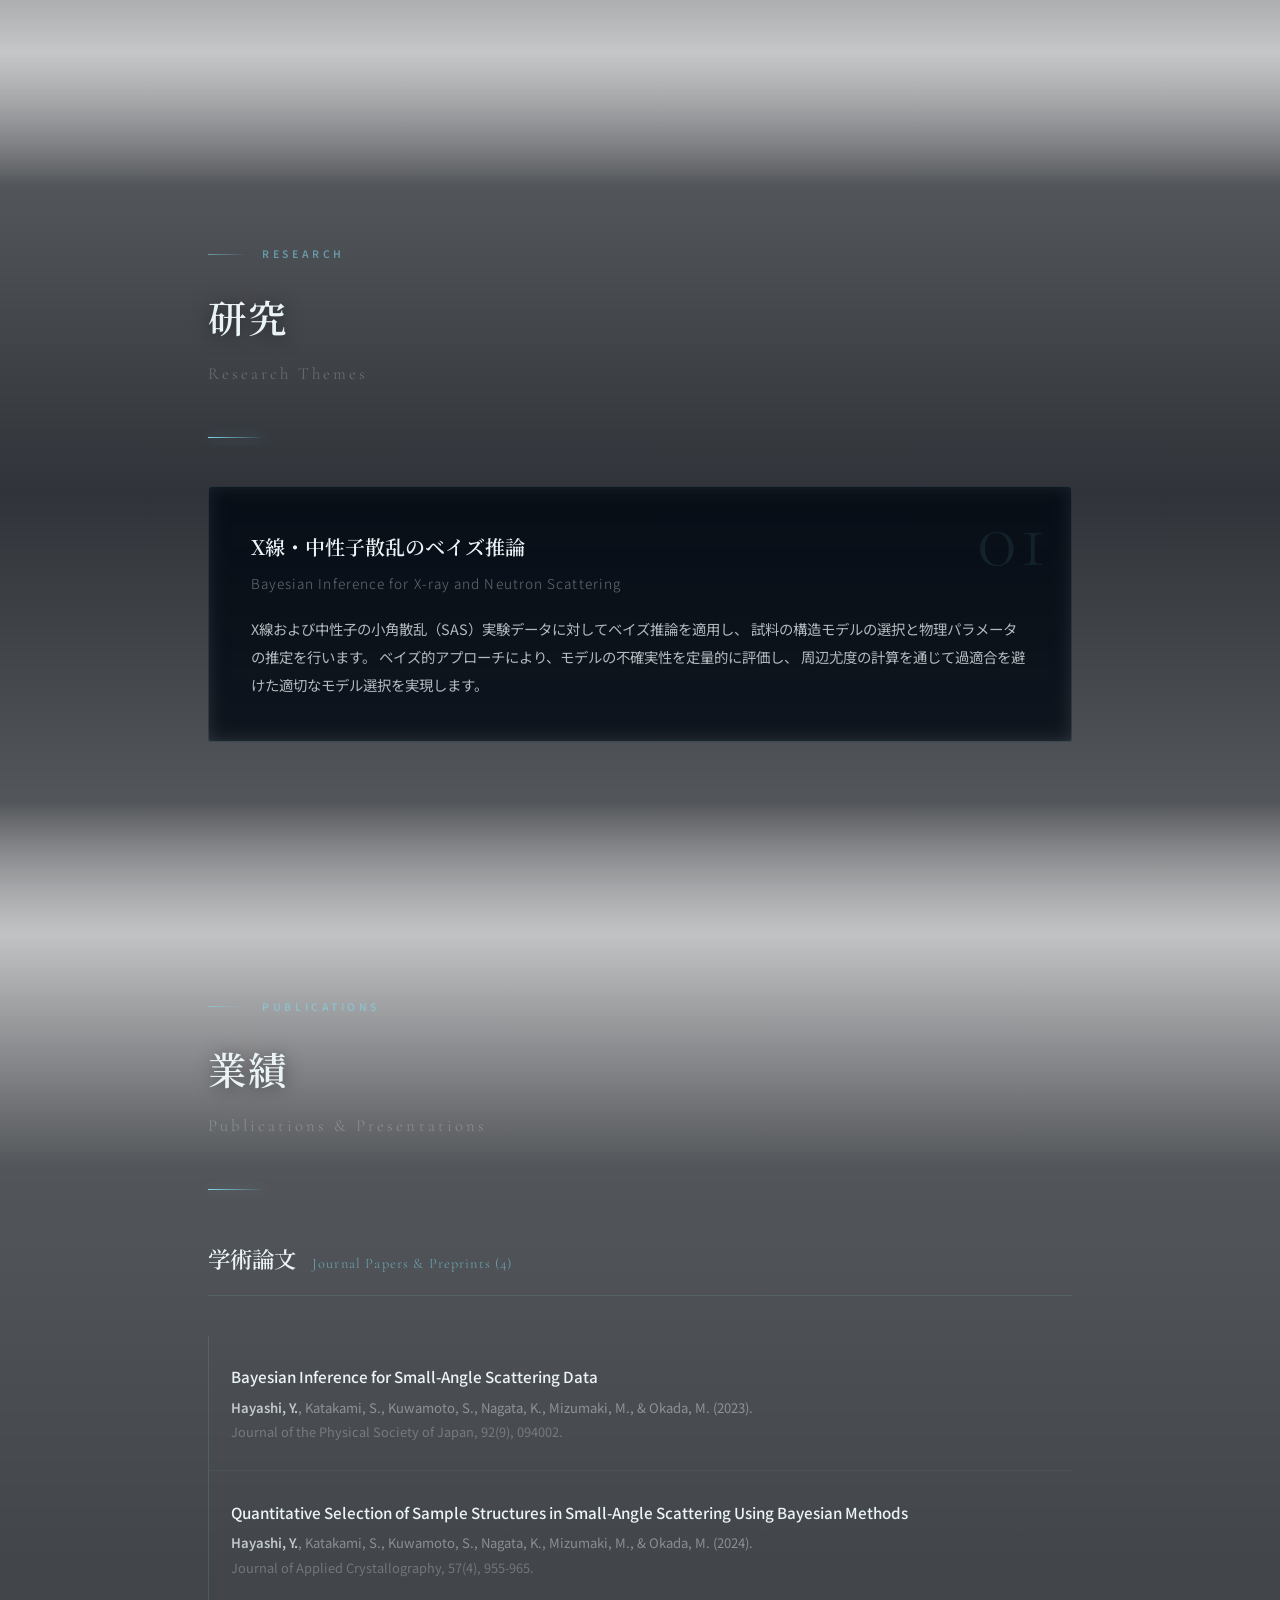
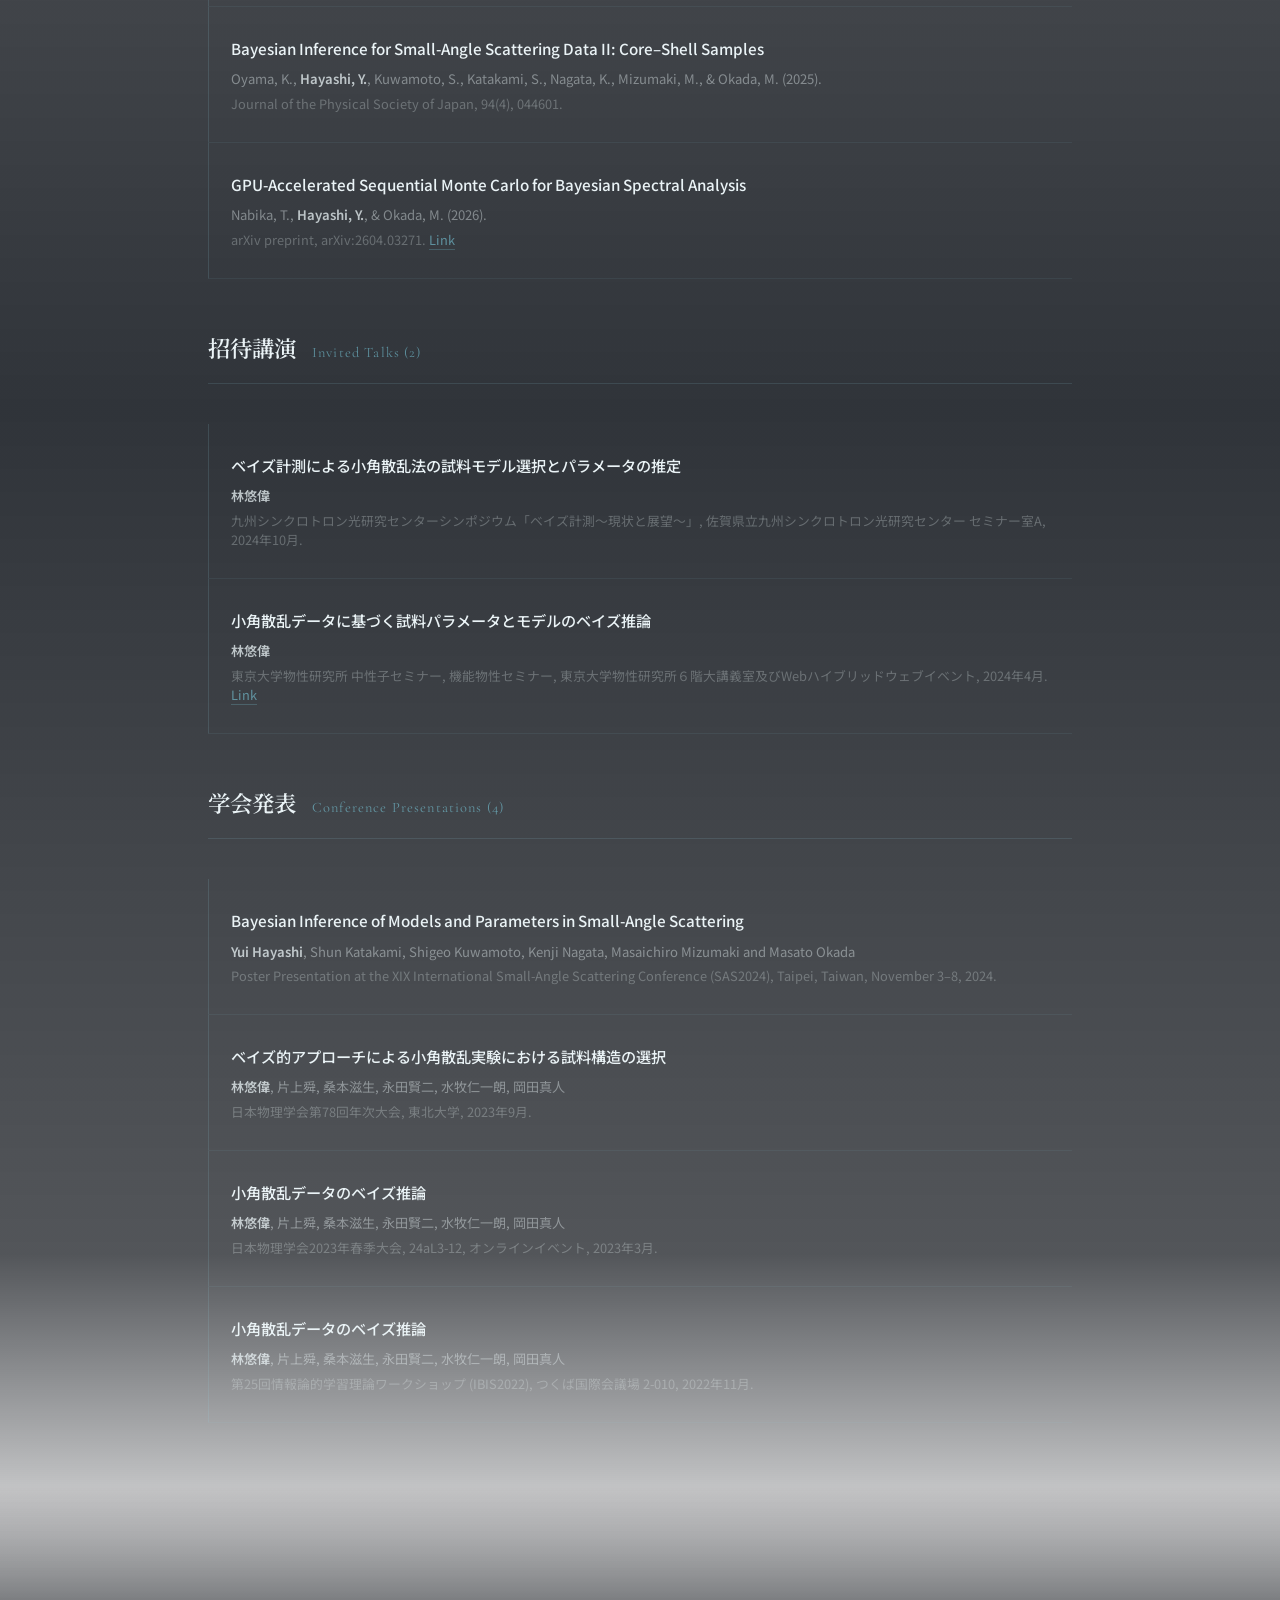
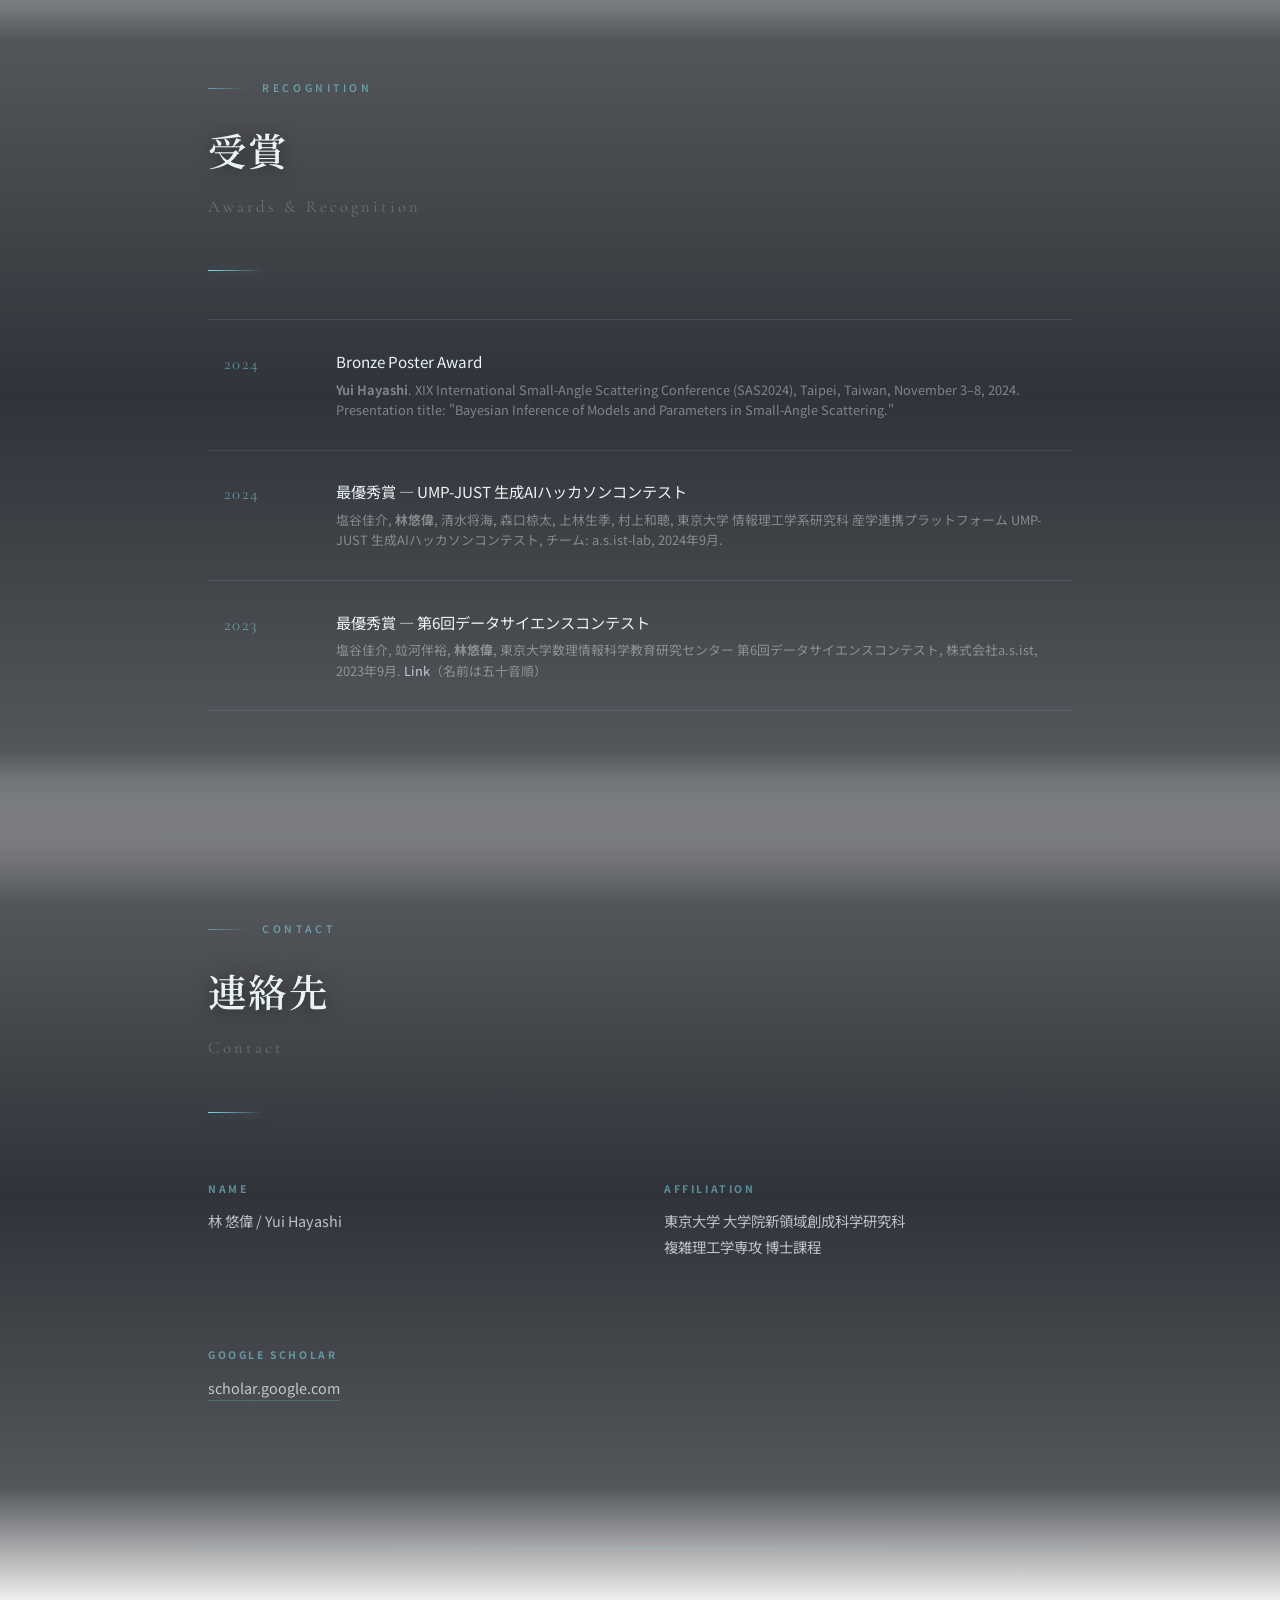
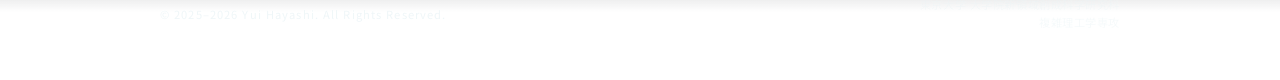
==== commit 5f7d2587: "Replace fluid shader background with a deep-sea fish school simulation - fish-background.js (new): W" ====
--- a/index.html
+++ b/index.html
@@ -66,10 +66,7 @@
 </head>
 <body>
 
-  <!-- ========== Fixed Background Image ========== -->
-  <img src="IMG_7958.JPG" alt="" class="bg-image" aria-hidden="true">
-
-  <!-- ========== Background Shader Canvas ========== -->
+  <!-- ========== Deep-Sea Fish Simulation Background ========== -->
   <canvas id="bg-canvas" aria-hidden="true"></canvas>
 
   <!-- ========== Navigation ========== -->
@@ -403,6 +400,7 @@
     </div>
   </footer>
 
+  <script src="fish-background.js" defer></script>
   <script src="scripts.js" defer></script>
 </body>
 </html>
--- a/styles.css
+++ b/styles.css
@@ -1,7 +1,24 @@
 /* ============================================
    Yui Hayashi — Personal Website
-   Design inspired by ochyai.dev
+   Abyssal / bioluminescent art direction.
+   Background: WebGL2 fish-school simulation
+   (fish-background.js) on #bg-canvas.
    ============================================ */
+
+/* ---------- Design Tokens ---------- */
+:root {
+  --ink: #eaf3f6;
+  --ink-dim: rgba(234, 243, 246, 0.75);
+  --ink-faint: rgba(234, 243, 246, 0.42);
+  --ink-ghost: rgba(234, 243, 246, 0.28);
+  --accent: #7fd9ec;                       /* bioluminescent cyan */
+  --accent-dim: rgba(127, 217, 236, 0.55);
+  --accent-faint: rgba(127, 217, 236, 0.22);
+  --line: rgba(150, 214, 233, 0.13);
+  --line-strong: rgba(150, 214, 233, 0.30);
+  --abyss: #010409;
+  --glass: rgba(5, 16, 28, 0.42);
+}
 
 /* ---------- Reset & Base ---------- */
 *, *::before, *::after {
@@ -16,8 +33,11 @@
 }
 
 body {
-  background: #050505;
-  color: #e8e8e8;
+  /* Tropical-water fallback gradient — the WebGL canvas paints over this. */
+  background:
+    radial-gradient(120% 100% at 55% -20%, #14556c 0%, #093a52 46%, #03202e 100%);
+  background-attachment: fixed;
+  color: var(--ink);
   font-family: "Helvetica Neue", "Noto Sans JP", Arial, sans-serif;
   line-height: 1.8;
   -webkit-font-smoothing: antialiased;
@@ -26,13 +46,13 @@
 }
 
 a {
-  color: #c0c0c0;
+  color: #c0ced4;
   text-decoration: none;
   transition: color 0.3s ease;
 }
 
 a:hover {
-  color: #ffffff;
+  color: var(--accent);
 }
 
 ul {
@@ -45,23 +65,27 @@
 }
 
 ::selection {
-  background: rgba(255, 255, 255, 0.15);
+  background: rgba(127, 217, 236, 0.25);
   color: #fff;
 }
 
-/* ---------- Fixed Background Image ---------- */
-.bg-image {
-  position: fixed;
-  inset: 0;
-  z-index: -2;
-  width: 100vw;
-  height: 100vh;
-  object-fit: cover;
-  pointer-events: none;
-  filter: brightness(0.45) grayscale(80%);
-}
-
-/* ---------- Background Shader Canvas ---------- */
+/* ---------- Scrollbar ---------- */
+::-webkit-scrollbar {
+  width: 10px;
+}
+::-webkit-scrollbar-track {
+  background: #030a12;
+}
+::-webkit-scrollbar-thumb {
+  background: rgba(115, 185, 210, 0.22);
+  border-radius: 5px;
+  border: 2px solid #030a12;
+}
+::-webkit-scrollbar-thumb:hover {
+  background: rgba(127, 217, 236, 0.45);
+}
+
+/* ---------- Background Simulation Canvas ---------- */
 #bg-canvas {
   position: fixed;
   inset: 0;
@@ -69,7 +93,10 @@
   height: 100vh;
   z-index: -1;
   pointer-events: none;
-  opacity: 0.55;
+}
+
+body.no-webgl #bg-canvas {
+  display: none;
 }
 
 /* ---------- Navigation ---------- */
@@ -83,24 +110,43 @@
   display: flex;
   justify-content: space-between;
   align-items: center;
-  transition: background 0.4s ease, padding 0.4s ease;
+  transition: background 0.4s ease, padding 0.4s ease, border-color 0.4s ease;
   background: transparent;
+  border-bottom: 1px solid transparent;
 }
 
 .nav.scrolled {
-  background: rgba(10, 10, 10, 0.92);
+  background: rgba(3, 11, 20, 0.66);
   padding: 1rem 3rem;
-  backdrop-filter: blur(10px);
-  -webkit-backdrop-filter: blur(10px);
-  border-bottom: 1px solid rgba(255, 255, 255, 0.06);
+  backdrop-filter: blur(16px) saturate(1.2);
+  -webkit-backdrop-filter: blur(16px) saturate(1.2);
+  border-bottom: 1px solid var(--line);
 }
 
 .nav__logo {
   font-size: 0.85rem;
   font-weight: 600;
-  letter-spacing: 0.15em;
+  letter-spacing: 0.18em;
   text-transform: uppercase;
-  color: #f5f5f5;
+  color: var(--ink);
+  display: flex;
+  align-items: center;
+  gap: 0.6rem;
+}
+
+.nav__logo::before {
+  content: "";
+  width: 6px;
+  height: 6px;
+  border-radius: 50%;
+  background: var(--accent);
+  box-shadow: 0 0 8px var(--accent), 0 0 20px rgba(127, 217, 236, 0.5);
+  animation: lure 4.5s ease-in-out infinite;
+}
+
+@keyframes lure {
+  0%, 100% { opacity: 0.55; transform: scale(0.85); }
+  50% { opacity: 1; transform: scale(1.1); }
 }
 
 .nav__links {
@@ -113,8 +159,9 @@
   font-weight: 500;
   letter-spacing: 0.2em;
   text-transform: uppercase;
-  color: rgba(245, 245, 245, 0.6);
-  transition: color 0.3s ease;
+  color: var(--ink-faint);
+  text-shadow: 0 1px 10px rgba(0, 25, 35, 0.65);
+  transition: color 0.3s ease, text-shadow 0.3s ease;
   position: relative;
 }
 
@@ -125,13 +172,14 @@
   left: 0;
   width: 0;
   height: 1px;
-  background: #f5f5f5;
-  transition: width 0.3s ease;
+  background: linear-gradient(90deg, var(--accent), transparent);
+  transition: width 0.35s ease;
 }
 
 .nav__links a:hover,
 .nav__links a.active {
-  color: #f5f5f5;
+  color: var(--ink);
+  text-shadow: 0 0 14px rgba(127, 217, 236, 0.55);
 }
 
 .nav__links a:hover::after,
@@ -151,21 +199,14 @@
   overflow: hidden;
 }
 
-.hero__bg {
-  display: none;
-}
-
 .hero__overlay {
   position: absolute;
-  top: 0;
-  left: 0;
-  width: 100%;
-  height: 100%;
+  inset: 0;
   background: linear-gradient(
     180deg,
-    rgba(10, 10, 10, 0.0) 0%,
-    rgba(10, 10, 10, 0.15) 50%,
-    rgba(10, 10, 10, 0.6) 100%
+    rgba(1, 4, 9, 0.0) 0%,
+    rgba(1, 4, 9, 0.08) 55%,
+    rgba(1, 4, 9, 0.55) 100%
   );
   z-index: 1;
 }
@@ -173,7 +214,7 @@
 .hero__content {
   position: relative;
   z-index: 2;
-  padding-right: 6rem;
+  padding-right: clamp(2rem, 8vw, 7rem);
   display: flex;
   flex-direction: column;
   align-items: flex-end;
@@ -181,32 +222,34 @@
 
 .hero__name {
   font-family: "Noto Serif JP", "Times New Roman", serif;
-  font-size: 4rem;
+  font-size: clamp(2.6rem, 7vw, 5.2rem);
   font-weight: 900;
-  letter-spacing: 0.10em;
-  margin-bottom: 0.3rem;
-  color: #f5f5f5;
-  text-shadow: 0 2px 20px rgba(0, 0, 0, 0.5);
+  letter-spacing: 0.12em;
+  margin-bottom: 0.4rem;
+  color: var(--ink);
+  text-shadow:
+    0 2px 26px rgba(0, 0, 0, 0.65),
+    0 0 60px rgba(72, 168, 202, 0.28);
+  animation: heroRise 1.6s cubic-bezier(0.22, 1, 0.36, 1) 0.15s both;
 }
 
 .hero__name-en {
   font-family: "Cormorant Garamond", "Times New Roman", serif;
-  font-size: 2.4rem;
+  font-size: clamp(1.3rem, 3vw, 2.5rem);
   font-weight: 400;
-  letter-spacing: 0.30em;
-  color: rgba(245, 245, 245, 0.75);
-  margin-bottom: 2rem;
-  text-shadow: 0 1px 10px rgba(0, 0, 0, 0.4);
-}
-
-.hero__tagline {
-  font-size: 1rem;
-  font-weight: 300;
-  letter-spacing: 0.1em;
-  line-height: 2;
-  color: rgba(245, 245, 245, 0.8);
-  max-width: 600px;
-  text-shadow: 0 1px 10px rgba(0, 0, 0, 0.4);
+  letter-spacing: 0.34em;
+  margin-bottom: 1.6rem;
+  background: linear-gradient(100deg, #f2fafd 20%, #9fdcee 55%, #5da8c4 90%);
+  -webkit-background-clip: text;
+  background-clip: text;
+  color: transparent;
+  filter: drop-shadow(0 1px 12px rgba(0, 20, 35, 0.6));
+  animation: heroRise 1.6s cubic-bezier(0.22, 1, 0.36, 1) 0.35s both;
+}
+
+@keyframes heroRise {
+  from { opacity: 0; transform: translateY(26px); filter: blur(6px); }
+  to { opacity: 1; transform: translateY(0); filter: blur(0); }
 }
 
 .hero__scroll {
@@ -216,21 +259,21 @@
   transform: translateX(-50%);
   z-index: 2;
   font-size: 0.65rem;
-  letter-spacing: 0.3em;
+  letter-spacing: 0.34em;
   text-transform: uppercase;
-  color: rgba(245, 245, 245, 0.35);
+  color: rgba(178, 222, 236, 0.38);
   display: flex;
   flex-direction: column;
   align-items: center;
   gap: 0.8rem;
-  animation: fadeInUp 1.5s ease 1s both;
+  animation: fadeInUp 1.5s ease 1.1s both;
 }
 
 .hero__scroll-line {
   width: 1px;
-  height: 50px;
-  background: linear-gradient(180deg, rgba(245, 245, 245, 0.35) 0%, transparent 100%);
-  animation: scrollPulse 2s ease-in-out infinite;
+  height: 54px;
+  background: linear-gradient(180deg, var(--accent-dim) 0%, transparent 100%);
+  animation: scrollPulse 2.2s ease-in-out infinite;
 }
 
 @keyframes scrollPulse {
@@ -239,8 +282,8 @@
 }
 
 @keyframes fadeInUp {
-  from { opacity: 0; transform: translateY(20px); }
-  to { opacity: 1; transform: translateY(0); }
+  from { opacity: 0; transform: translate(-50%, 20px); }
+  to { opacity: 1; transform: translate(-50%, 0); }
 }
 
 /* ---------- Sections ---------- */
@@ -251,6 +294,7 @@
   margin: 0 auto;
 }
 
+/* A veil of dark water behind each block of text. */
 .section::before {
   content: "";
   position: absolute;
@@ -258,63 +302,85 @@
   z-index: -1;
   background: linear-gradient(
     180deg,
-    rgba(5, 5, 8, 0.0) 0%,
-    rgba(5, 5, 8, 0.65) 15%,
-    rgba(5, 5, 8, 0.8) 50%,
-    rgba(5, 5, 8, 0.65) 85%,
-    rgba(5, 5, 8, 0.0) 100%
+    rgba(1, 5, 11, 0.0) 0%,
+    rgba(1, 5, 11, 0.68) 15%,
+    rgba(2, 7, 14, 0.82) 50%,
+    rgba(1, 5, 11, 0.68) 85%,
+    rgba(1, 5, 11, 0.0) 100%
   );
   pointer-events: none;
-}
-
-.section--wide {
-  max-width: 960px;
 }
 
 .section__label {
   font-size: 0.65rem;
   font-weight: 600;
-  letter-spacing: 0.3em;
+  letter-spacing: 0.34em;
   text-transform: uppercase;
-  color: rgba(245, 245, 245, 0.3);
-  margin-bottom: 1rem;
+  color: var(--accent-dim);
+  margin-bottom: 1.1rem;
+  display: flex;
+  align-items: center;
+  gap: 1rem;
+}
+
+.section__label::before {
+  content: "";
+  width: 2.4rem;
+  height: 1px;
+  background: linear-gradient(90deg, var(--accent-dim), transparent);
 }
 
 .section__title {
   font-family: "Noto Serif JP", "Times New Roman", serif;
-  font-size: 2.2rem;
+  font-size: 2.4rem;
   font-weight: 600;
-  letter-spacing: 0.05em;
+  letter-spacing: 0.06em;
   margin-bottom: 0.5rem;
-  color: #f5f5f5;
+  color: var(--ink);
+  text-shadow: 0 2px 18px rgba(0, 0, 0, 0.5);
 }
 
 .section__title-en {
   font-family: "Cormorant Garamond", "Times New Roman", serif;
-  font-size: 1rem;
+  font-size: 1.05rem;
   font-weight: 300;
-  letter-spacing: 0.15em;
-  color: rgba(245, 245, 245, 0.35);
+  letter-spacing: 0.18em;
+  color: var(--ink-ghost);
   margin-bottom: 3rem;
 }
 
 .section__divider {
-  width: 40px;
+  width: 56px;
   height: 1px;
-  background: rgba(245, 245, 245, 0.15);
+  background: linear-gradient(90deg, var(--accent), rgba(127, 217, 236, 0.0));
+  box-shadow: 0 0 12px rgba(127, 217, 236, 0.35);
   margin-bottom: 3rem;
 }
 
 /* ---------- Fade-in Animation ---------- */
 .fade-in {
   opacity: 0;
-  transform: translateY(30px);
-  transition: opacity 0.8s ease, transform 0.8s ease;
+  transform: translateY(34px);
+  filter: blur(5px);
+  transition: opacity 1s ease, transform 1s cubic-bezier(0.22, 1, 0.36, 1), filter 1s ease;
 }
 
 .fade-in.visible {
   opacity: 1;
   transform: translateY(0);
+  filter: blur(0);
+}
+
+@media (prefers-reduced-motion: reduce) {
+  .fade-in {
+    opacity: 1;
+    transform: none;
+    filter: none;
+    transition: none;
+  }
+  .hero__name, .hero__name-en, .hero__scroll {
+    animation: none;
+  }
 }
 
 /* ---------- Biography ---------- */
@@ -329,14 +395,22 @@
   width: 100%;
   aspect-ratio: 3 / 4;
   object-fit: cover;
-  filter: grayscale(20%);
+  filter: grayscale(20%) brightness(0.96);
   border-radius: 2px;
+  border: 1px solid var(--line);
+  box-shadow: 0 18px 50px rgba(0, 0, 0, 0.5);
+  transition: filter 0.5s ease, box-shadow 0.5s ease;
+}
+
+.bio__image:hover {
+  filter: grayscale(0%) brightness(1);
+  box-shadow: 0 18px 60px rgba(10, 60, 90, 0.45);
 }
 
 .bio__text p {
   font-size: 0.95rem;
-  line-height: 2;
-  color: rgba(245, 245, 245, 0.75);
+  line-height: 2.05;
+  color: var(--ink-dim);
   margin-bottom: 1.5rem;
 }
 
@@ -348,7 +422,7 @@
   display: flex;
   gap: 1.5rem;
   padding: 1rem 0;
-  border-bottom: 1px solid rgba(255, 255, 255, 0.06);
+  border-bottom: 1px solid var(--line);
 }
 
 .bio__detail-label {
@@ -356,14 +430,14 @@
   font-weight: 600;
   letter-spacing: 0.2em;
   text-transform: uppercase;
-  color: rgba(245, 245, 245, 0.35);
+  color: var(--accent-dim);
   min-width: 100px;
   flex-shrink: 0;
 }
 
 .bio__detail-value {
   font-size: 0.9rem;
-  color: rgba(245, 245, 245, 0.8);
+  color: var(--ink-dim);
   line-height: 1.8;
 }
 
@@ -376,7 +450,7 @@
   font-family: "Noto Serif JP", "Times New Roman", serif;
   font-size: 1.1rem;
   font-weight: 600;
-  color: #f5f5f5;
+  color: var(--ink);
   margin-bottom: 0.3rem;
 }
 
@@ -384,14 +458,14 @@
   font-size: 0.8rem;
   font-weight: 300;
   letter-spacing: 0.1em;
-  color: rgba(245, 245, 245, 0.3);
+  color: var(--ink-ghost);
   margin-bottom: 1rem;
 }
 
 .bio__category-divider {
   width: 24px;
   height: 1px;
-  background: rgba(245, 245, 245, 0.1);
+  background: var(--accent-faint);
   margin-bottom: 1.2rem;
 }
 
@@ -400,7 +474,7 @@
   grid-template-columns: 140px 1fr;
   gap: 1.5rem;
   padding: 0.7rem 0;
-  border-bottom: 1px solid rgba(255, 255, 255, 0.04);
+  border-bottom: 1px solid rgba(150, 214, 233, 0.07);
 }
 
 .bio__history-item:last-child {
@@ -410,49 +484,22 @@
 .bio__history-date {
   font-size: 0.8rem;
   font-weight: 500;
-  color: rgba(245, 245, 245, 0.4);
+  color: var(--ink-faint);
   letter-spacing: 0.03em;
   white-space: nowrap;
 }
 
 .bio__history-content {
   font-size: 0.88rem;
-  color: rgba(245, 245, 245, 0.75);
+  color: var(--ink-dim);
   line-height: 1.7;
 }
 
 .bio__history-content small {
   display: block;
   font-size: 0.78rem;
-  color: rgba(245, 245, 245, 0.35);
+  color: var(--ink-ghost);
   margin-top: 0.2rem;
-}
-
-.bio__paper-item {
-  padding: 1rem 0;
-  border-bottom: 1px solid rgba(255, 255, 255, 0.04);
-}
-
-.bio__paper-item:last-child {
-  border-bottom: none;
-}
-
-.bio__paper-authors {
-  font-size: 0.82rem;
-  color: rgba(245, 245, 245, 0.55);
-  line-height: 1.6;
-  margin-bottom: 0.2rem;
-}
-
-.bio__paper-authors strong {
-  color: rgba(245, 245, 245, 0.85);
-  font-weight: 600;
-}
-
-.bio__paper-venue {
-  font-size: 0.8rem;
-  color: rgba(245, 245, 245, 0.35);
-  font-style: italic;
 }
 
 /* ---------- Research ---------- */
@@ -463,24 +510,51 @@
 }
 
 .research__card {
-  padding: 2.5rem;
-  background: rgba(255, 255, 255, 0.02);
-  border: 1px solid rgba(255, 255, 255, 0.06);
-  border-radius: 2px;
-  transition: border-color 0.3s ease, background 0.3s ease;
+  position: relative;
+  padding: 2.6rem;
+  background: var(--glass);
+  border: 1px solid var(--line);
+  border-radius: 3px;
+  overflow: hidden;
+  backdrop-filter: blur(9px);
+  -webkit-backdrop-filter: blur(9px);
+  transition: border-color 0.4s ease, transform 0.4s ease, box-shadow 0.4s ease;
+}
+
+.research__card::after {
+  content: "";
+  position: absolute;
+  top: 0;
+  left: -60%;
+  width: 45%;
+  height: 100%;
+  background: linear-gradient(100deg, transparent, rgba(127, 217, 236, 0.06), transparent);
+  transform: skewX(-18deg);
+  transition: left 0.9s ease;
+  pointer-events: none;
 }
 
 .research__card:hover {
-  border-color: rgba(255, 255, 255, 0.12);
-  background: rgba(255, 255, 255, 0.04);
+  border-color: rgba(127, 217, 236, 0.35);
+  transform: translateY(-3px);
+  box-shadow: 0 22px 48px rgba(0, 0, 0, 0.45), 0 0 34px rgba(50, 140, 175, 0.14);
+}
+
+.research__card:hover::after {
+  left: 115%;
 }
 
 .research__card-number {
-  font-size: 0.65rem;
-  font-weight: 600;
-  letter-spacing: 0.2em;
-  color: rgba(245, 245, 245, 0.25);
-  margin-bottom: 1rem;
+  position: absolute;
+  top: 0.6rem;
+  right: 1.4rem;
+  font-family: "Cormorant Garamond", serif;
+  font-size: 5.2rem;
+  font-weight: 300;
+  line-height: 1;
+  letter-spacing: 0.02em;
+  color: rgba(127, 217, 236, 0.09);
+  pointer-events: none;
 }
 
 .research__card-title {
@@ -488,21 +562,21 @@
   font-size: 1.25rem;
   font-weight: 600;
   margin-bottom: 0.4rem;
-  color: #f5f5f5;
+  color: var(--ink);
 }
 
 .research__card-title-en {
   font-size: 0.85rem;
   font-weight: 300;
   letter-spacing: 0.08em;
-  color: rgba(245, 245, 245, 0.4);
+  color: var(--ink-faint);
   margin-bottom: 1.2rem;
 }
 
 .research__card-desc {
   font-size: 0.9rem;
-  line-height: 1.9;
-  color: rgba(245, 245, 245, 0.65);
+  line-height: 1.95;
+  color: var(--ink-dim);
 }
 
 /* ---------- Awards ---------- */
@@ -515,20 +589,25 @@
   display: grid;
   grid-template-columns: 80px 1fr;
   gap: 2rem;
-  padding: 1.8rem 0;
-  border-bottom: 1px solid rgba(255, 255, 255, 0.06);
+  padding: 1.8rem 1rem;
+  border-bottom: 1px solid var(--line);
   transition: background 0.3s ease;
 }
 
 .award__item:first-child {
-  border-top: 1px solid rgba(255, 255, 255, 0.06);
+  border-top: 1px solid var(--line);
+}
+
+.award__item:hover {
+  background: rgba(127, 217, 236, 0.035);
 }
 
 .award__year {
-  font-size: 0.85rem;
-  font-weight: 600;
-  color: rgba(245, 245, 245, 0.4);
-  letter-spacing: 0.05em;
+  font-family: "Cormorant Garamond", serif;
+  font-size: 1.05rem;
+  font-weight: 400;
+  color: var(--accent-dim);
+  letter-spacing: 0.08em;
 }
 
 .award__content {
@@ -539,19 +618,19 @@
 
 .award__title {
   font-size: 0.95rem;
-  color: #f0f0f0;
+  color: var(--ink);
   line-height: 1.7;
 }
 
 .award__detail {
   font-size: 0.8rem;
-  color: rgba(245, 245, 245, 0.45);
+  color: var(--ink-faint);
   line-height: 1.6;
 }
 
 /* ---------- Contact ---------- */
 .contact {
-  border-top: 1px solid rgba(255, 255, 255, 0.06);
+  border-top: 1px solid var(--line);
   padding-top: 5rem;
 }
 
@@ -570,33 +649,45 @@
   font-weight: 700;
   letter-spacing: 0.25em;
   text-transform: uppercase;
-  color: rgba(245, 245, 245, 0.3);
+  color: var(--accent-dim);
   margin-bottom: 0.6rem;
 }
 
 .contact__value {
   font-size: 0.9rem;
-  color: rgba(245, 245, 245, 0.8);
+  color: var(--ink-dim);
   line-height: 1.8;
 }
 
 .contact__value a {
-  color: rgba(245, 245, 245, 0.7);
-  border-bottom: 1px solid rgba(245, 245, 245, 0.15);
-  transition: color 0.3s ease, border-color 0.3s ease;
+  color: var(--ink-dim);
+  border-bottom: 1px solid var(--accent-faint);
+  transition: color 0.3s ease, border-color 0.3s ease, text-shadow 0.3s ease;
   padding-bottom: 2px;
 }
 
 .contact__value a:hover {
-  color: #fff;
-  border-color: rgba(245, 245, 245, 0.5);
+  color: var(--accent);
+  border-color: var(--accent-dim);
+  text-shadow: 0 0 14px rgba(127, 217, 236, 0.5);
 }
 
 /* ---------- Footer ---------- */
 .footer {
+  position: relative;
   padding: 3rem;
   text-align: center;
-  border-top: 1px solid rgba(255, 255, 255, 0.06);
+}
+
+.footer::before {
+  content: "";
+  position: absolute;
+  top: 0;
+  left: 50%;
+  transform: translateX(-50%);
+  width: min(960px, 88%);
+  height: 1px;
+  background: linear-gradient(90deg, transparent, var(--line-strong), transparent);
 }
 
 .footer__inner {
@@ -609,19 +700,19 @@
 
 .footer__copy {
   font-size: 0.7rem;
-  color: rgba(245, 245, 245, 0.25);
+  color: var(--ink-dim);
   letter-spacing: 0.1em;
 }
 
 .footer__affiliation {
   font-size: 0.7rem;
-  color: rgba(245, 245, 245, 0.2);
+  color: var(--ink-faint);
   letter-spacing: 0.05em;
   text-align: right;
   line-height: 1.6;
 }
 
-/* ---------- Publications Page ---------- */
+/* ---------- Publications ---------- */
 .pub-hero {
   padding: 10rem 3rem 4rem;
   text-align: center;
@@ -632,13 +723,13 @@
   font-size: 3rem;
   font-weight: 300;
   letter-spacing: 0.15em;
-  color: #f5f5f5;
+  color: var(--ink);
   margin-bottom: 0.5rem;
 }
 
 .pub-hero__sub {
   font-size: 0.85rem;
-  color: rgba(245, 245, 245, 0.4);
+  color: var(--ink-faint);
   letter-spacing: 0.1em;
 }
 
@@ -654,20 +745,21 @@
   gap: 1rem;
   margin-bottom: 2.5rem;
   padding-bottom: 1rem;
-  border-bottom: 1px solid rgba(255, 255, 255, 0.08);
+  border-bottom: 1px solid var(--line);
 }
 
 .pub-section__title {
   font-family: "Noto Serif JP", "Times New Roman", serif;
   font-size: 1.4rem;
   font-weight: 600;
-  color: #f5f5f5;
+  color: var(--ink);
 }
 
 .pub-section__count {
-  font-size: 0.8rem;
-  color: rgba(245, 245, 245, 0.3);
-  letter-spacing: 0.05em;
+  font-family: "Cormorant Garamond", serif;
+  font-size: 0.9rem;
+  color: var(--accent-dim);
+  letter-spacing: 0.08em;
 }
 
 .pub-list {
@@ -676,49 +768,52 @@
 }
 
 .pub-item {
-  padding: 1.8rem 0;
-  border-bottom: 1px solid rgba(255, 255, 255, 0.04);
-  transition: background 0.3s ease;
+  padding: 1.8rem 0 1.8rem 1.4rem;
+  border-bottom: 1px solid rgba(150, 214, 233, 0.07);
+  border-left: 1px solid rgba(150, 214, 233, 0.14);
+  transition: background 0.35s ease, border-left-color 0.35s ease, padding-left 0.35s ease;
 }
 
 .pub-item:hover {
-  background: rgba(255, 255, 255, 0.02);
+  background: linear-gradient(90deg, rgba(127, 217, 236, 0.05), transparent 65%);
+  border-left-color: var(--accent);
+  padding-left: 1.8rem;
 }
 
 .pub-item__title {
   font-size: 0.95rem;
   font-weight: 500;
-  color: #f0f0f0;
+  color: var(--ink);
   line-height: 1.7;
   margin-bottom: 0.4rem;
 }
 
 .pub-item__authors {
   font-size: 0.82rem;
-  color: rgba(245, 245, 245, 0.55);
+  color: var(--ink-faint);
   line-height: 1.6;
   margin-bottom: 0.3rem;
 }
 
 .pub-item__authors strong {
-  color: rgba(245, 245, 245, 0.85);
+  color: var(--ink-dim);
   font-weight: 600;
 }
 
 .pub-item__venue {
   font-size: 0.8rem;
-  color: rgba(245, 245, 245, 0.35);
+  color: var(--ink-ghost);
   line-height: 1.5;
 }
 
 .pub-item__venue a {
-  color: rgba(245, 245, 245, 0.45);
-  border-bottom: 1px solid rgba(245, 245, 245, 0.1);
+  color: var(--accent-dim);
+  border-bottom: 1px solid var(--accent-faint);
 }
 
 .pub-item__venue a:hover {
-  color: #fff;
-  border-color: rgba(245, 245, 245, 0.4);
+  color: var(--accent);
+  border-color: var(--accent-dim);
 }
 
 /* ---------- Responsive ---------- */
@@ -746,19 +841,7 @@
 
   .hero__content {
     padding-right: 0;
-  }
-
-  .hero__name {
-    font-size: 2.2rem;
-  }
-
-  .hero__name-en {
-    font-size: 1rem;
-  }
-
-  .hero__tagline {
-    font-size: 0.85rem;
-    padding: 0 1.5rem;
+    align-items: center;
   }
 
   .section {
@@ -789,7 +872,15 @@
   }
 
   .section__title {
-    font-size: 1.6rem;
+    font-size: 1.7rem;
+  }
+
+  .research__card {
+    padding: 1.8rem;
+  }
+
+  .research__card-number {
+    font-size: 3.6rem;
   }
 
   .contact__grid {
@@ -818,27 +909,42 @@
     padding: 2rem 1.5rem 4rem;
   }
 
+  .pub-item {
+    padding-left: 1rem;
+  }
+
+  .pub-item:hover {
+    padding-left: 1.2rem;
+  }
+
   .award__item {
     grid-template-columns: 60px 1fr;
     gap: 1rem;
+    padding: 1.8rem 0.4rem;
   }
 }
 
 @media (max-width: 480px) {
-  .hero__name {
-    font-size: 1.8rem;
+  .nav {
+    padding: 1rem 1.2rem;
+    align-items: flex-start;
   }
 
   .nav__logo {
-    font-size: 0.75rem;
+    font-size: 0.72rem;
+    white-space: nowrap;
+  }
+
+  .nav__links {
+    flex-wrap: wrap;
+    justify-content: flex-end;
+    row-gap: 0.4rem;
+    column-gap: 0.9rem;
+    max-width: 230px;
   }
 
   .nav__links a {
     font-size: 0.55rem;
     letter-spacing: 0.1em;
   }
-
-  .nav__links {
-    gap: 0.6rem;
-  }
-}
+}
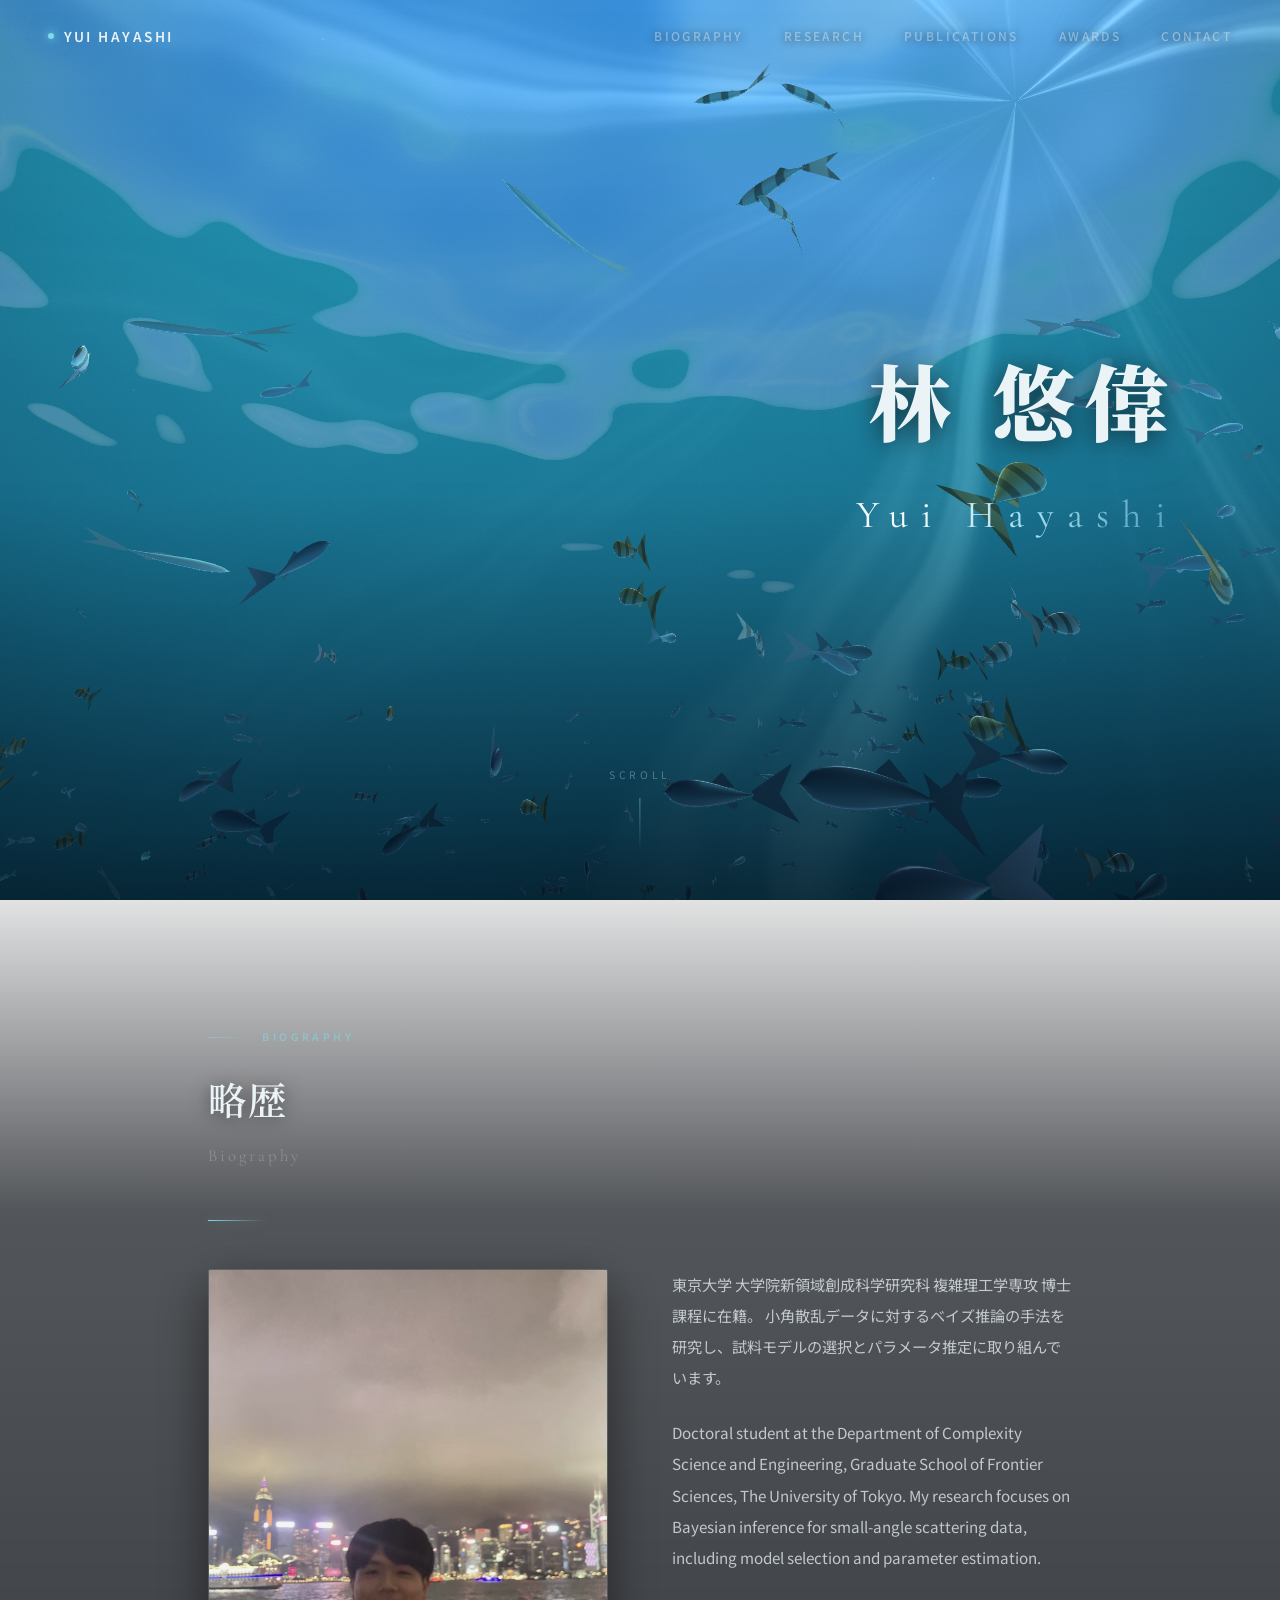
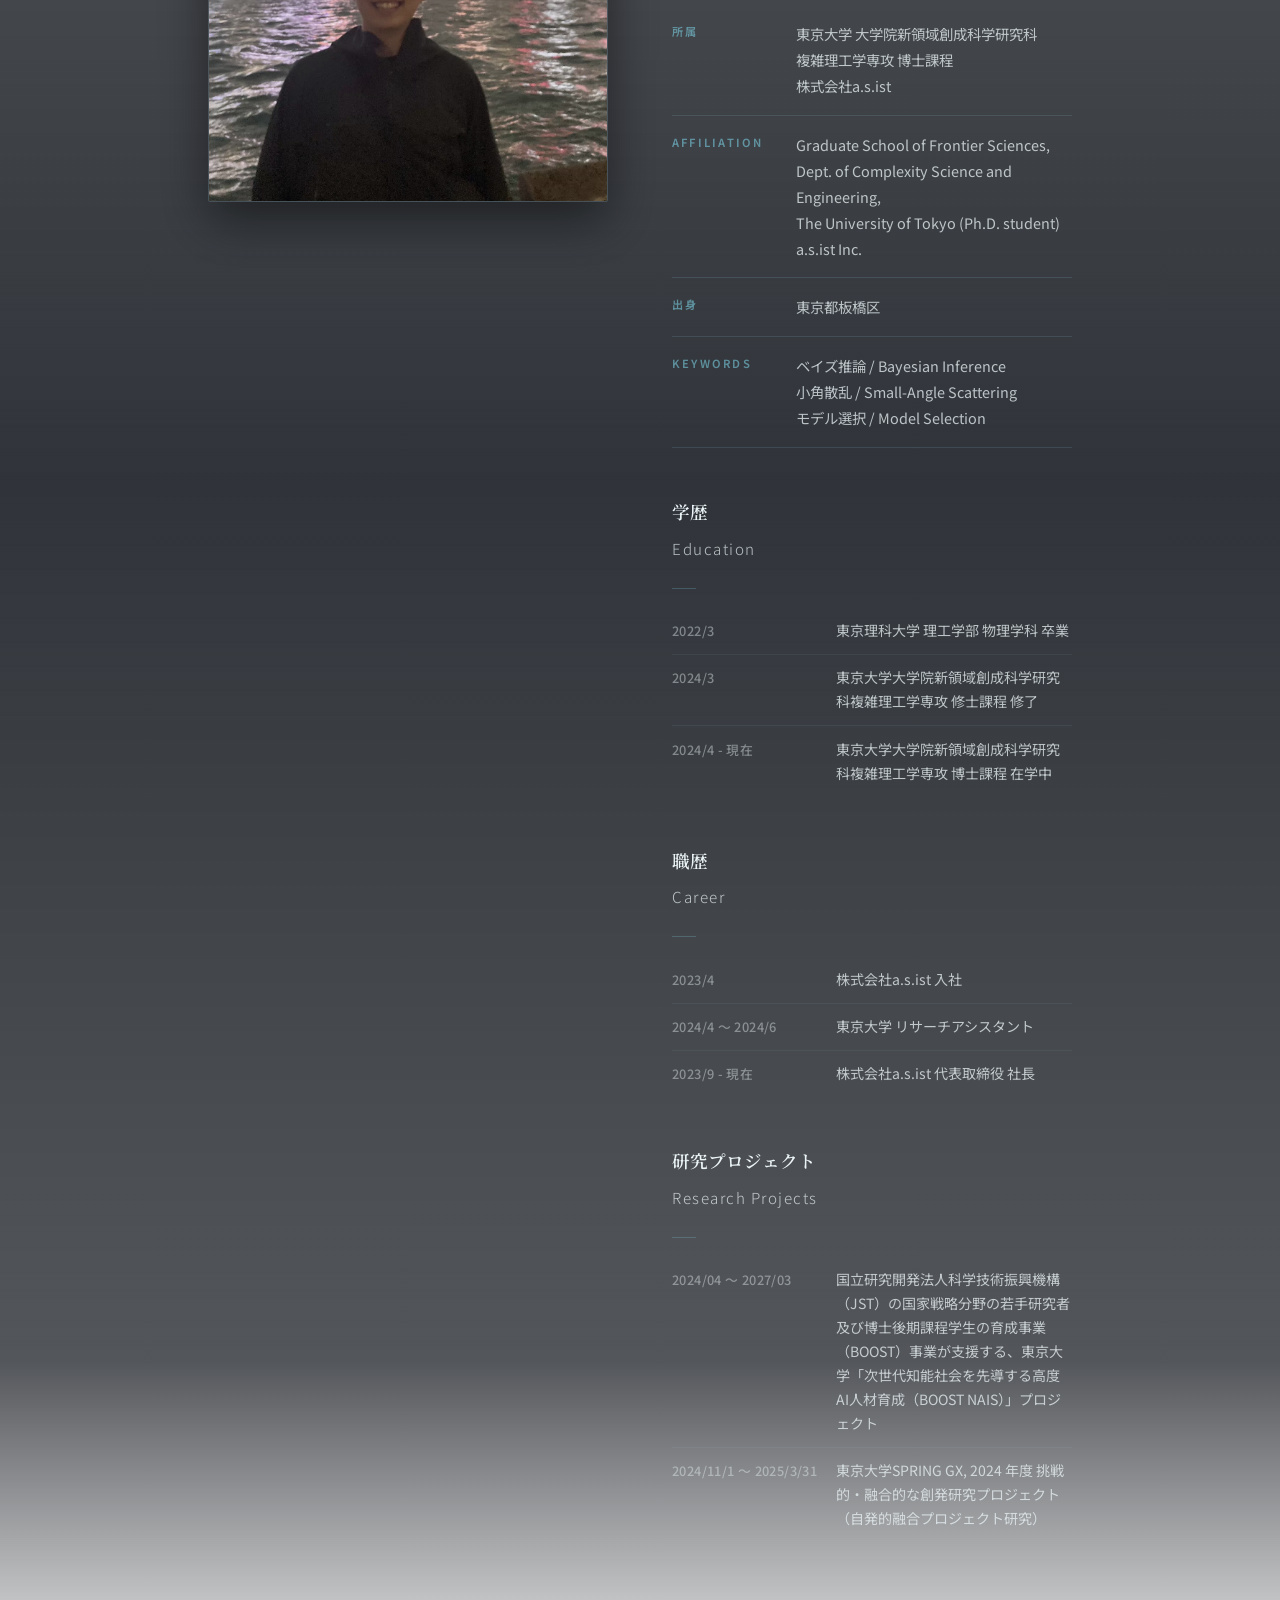
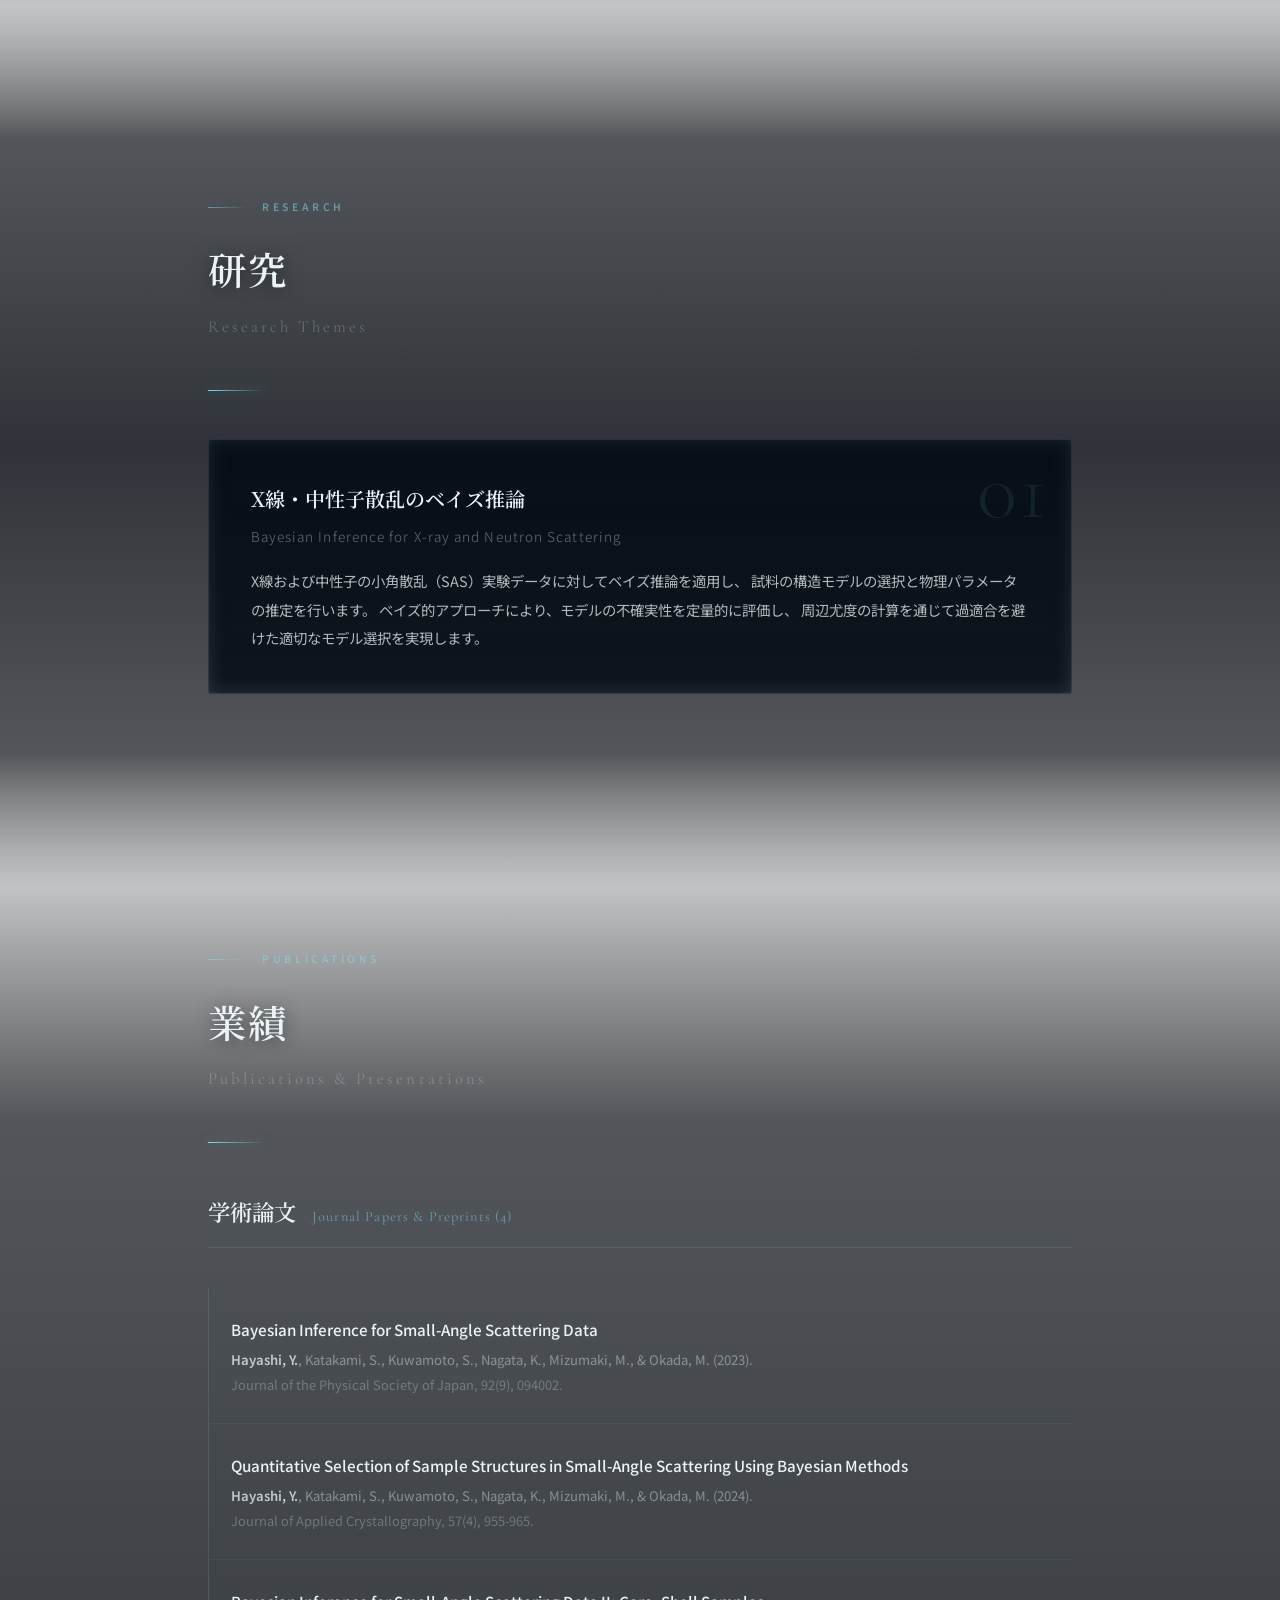
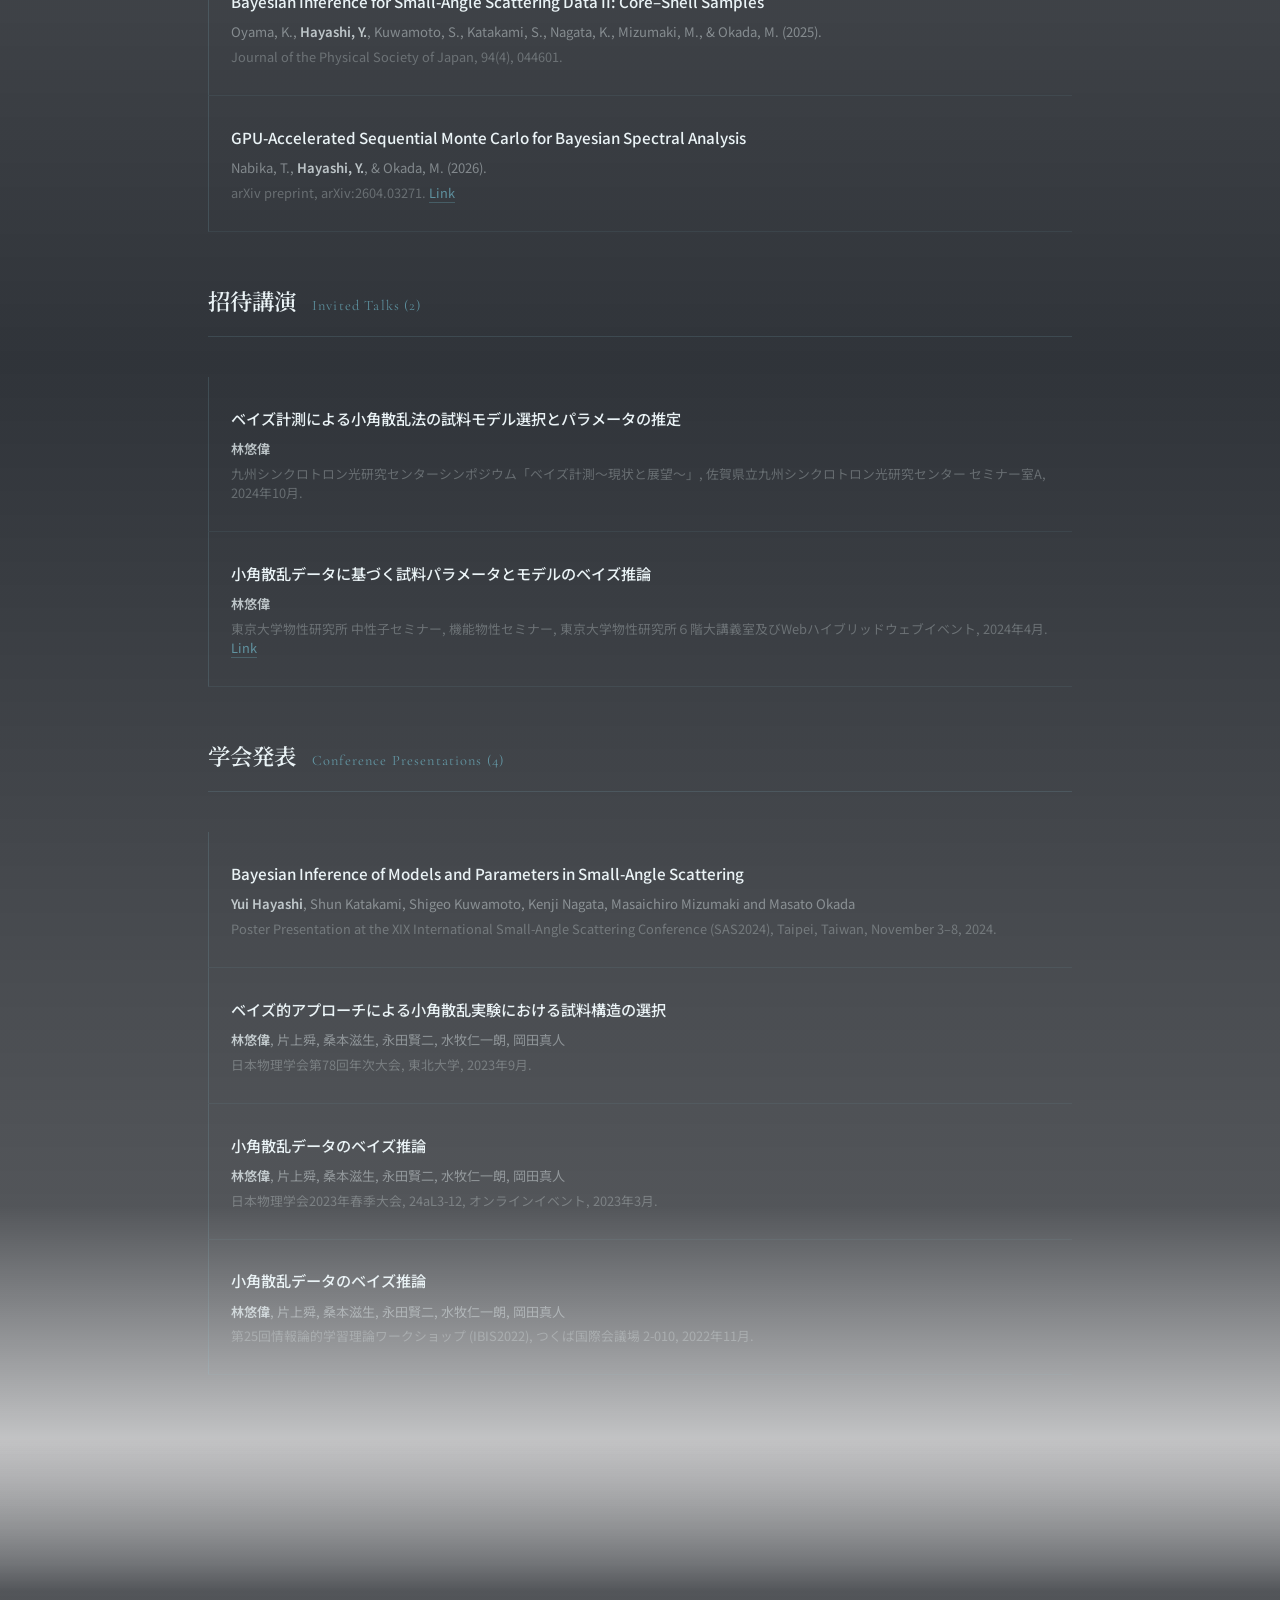
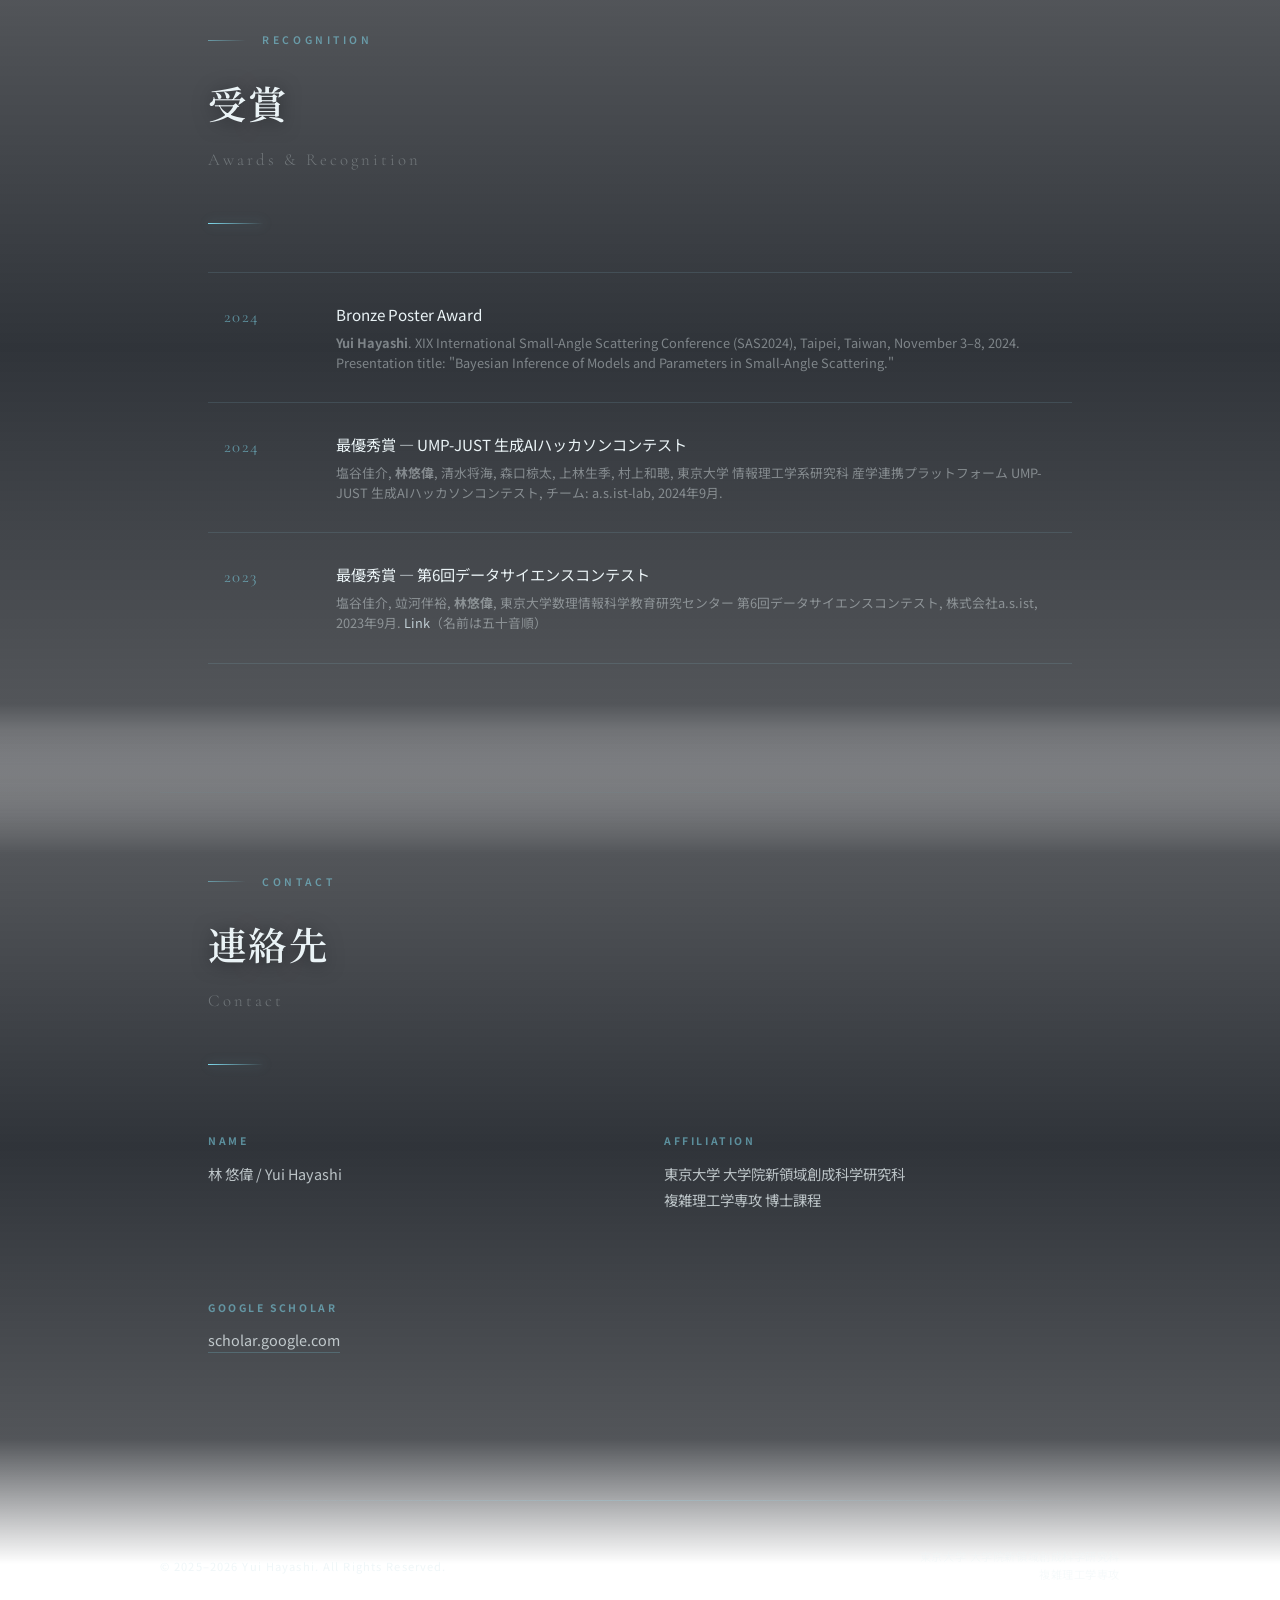
==== commit 117067f6: "Remove high school entry from biography Co-Authored-By: Claude Fable 5 <noreply@anthropic.com>" ====
--- a/index.html
+++ b/index.html
@@ -144,10 +144,6 @@
           <p class="bio__category-title-en">Education</p>
           <div class="bio__category-divider"></div>
           <div class="bio__history-item">
-            <span class="bio__history-date">2018/3</span>
-            <span class="bio__history-content">東京都立上野高等学校 卒業</span>
-          </div>
-          <div class="bio__history-item">
             <span class="bio__history-date">2022/3</span>
             <span class="bio__history-content">東京理科大学 理工学部 物理学科 卒業</span>
           </div>
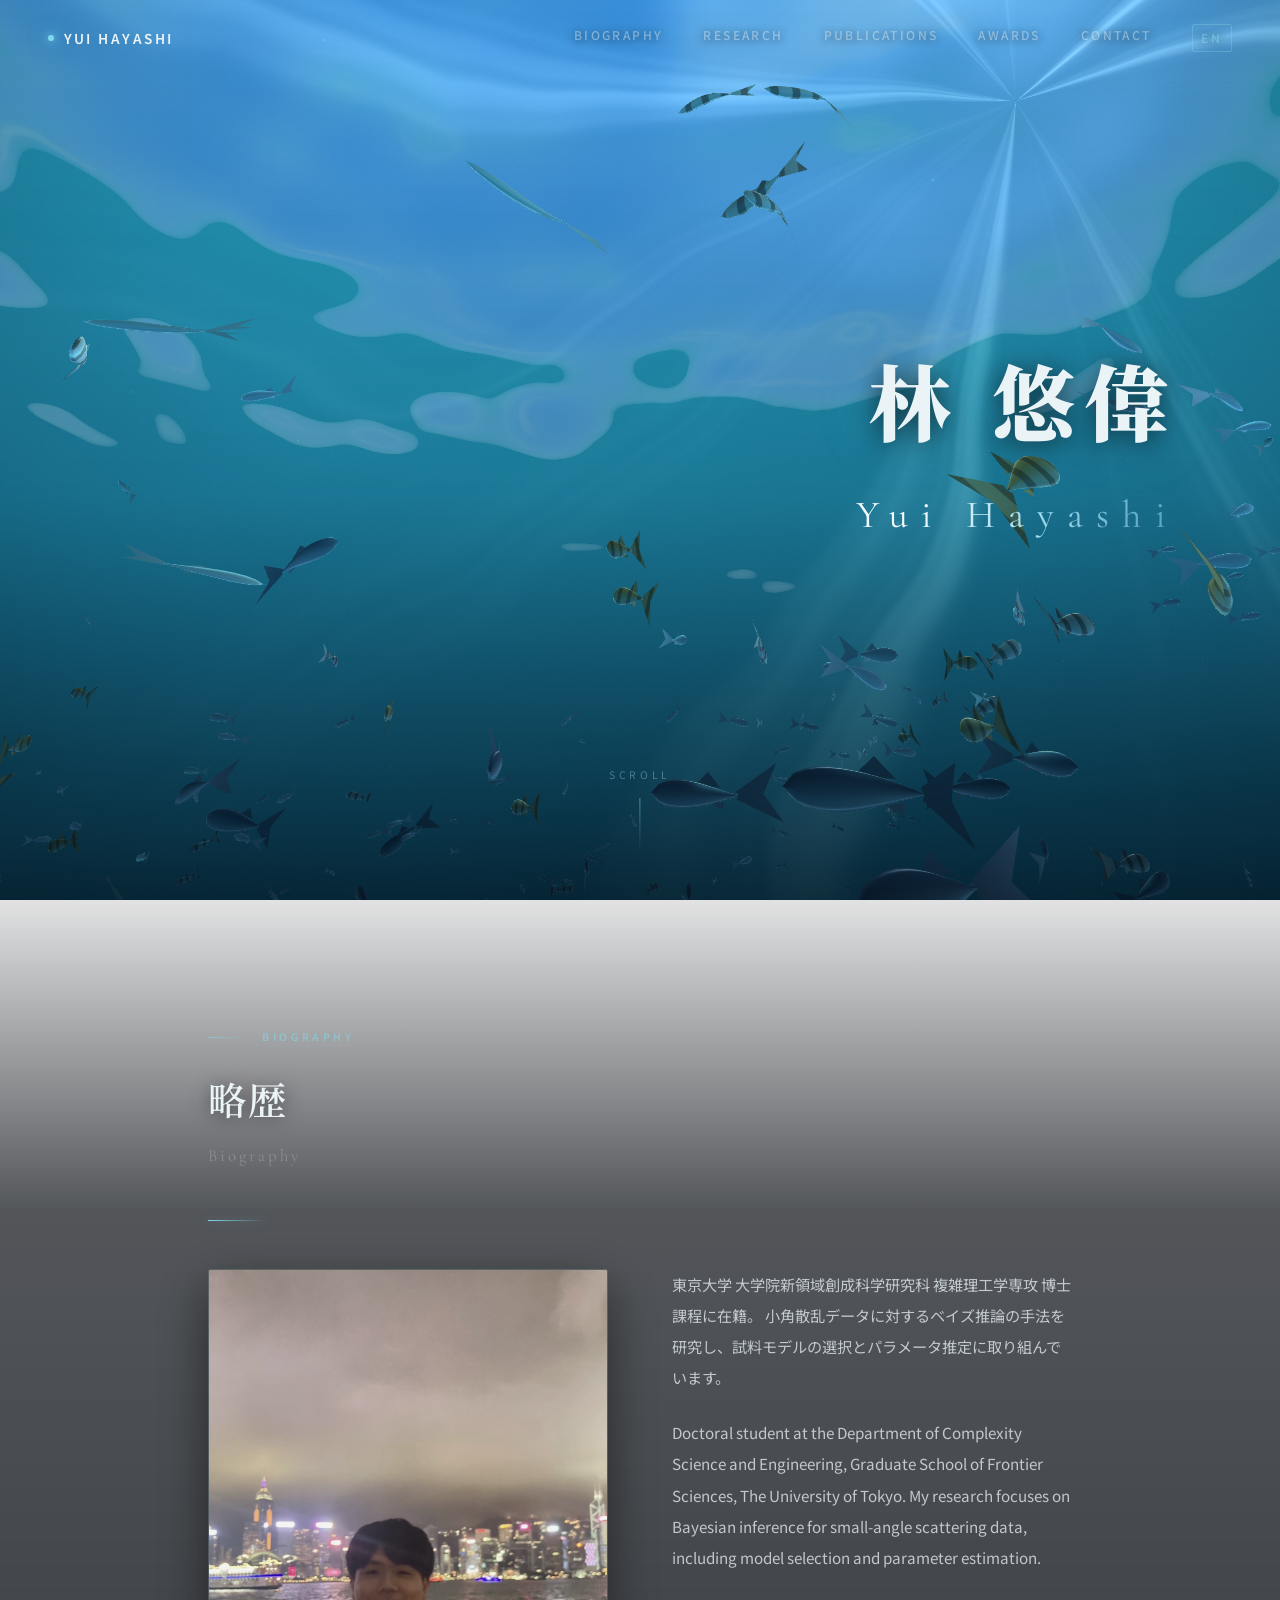
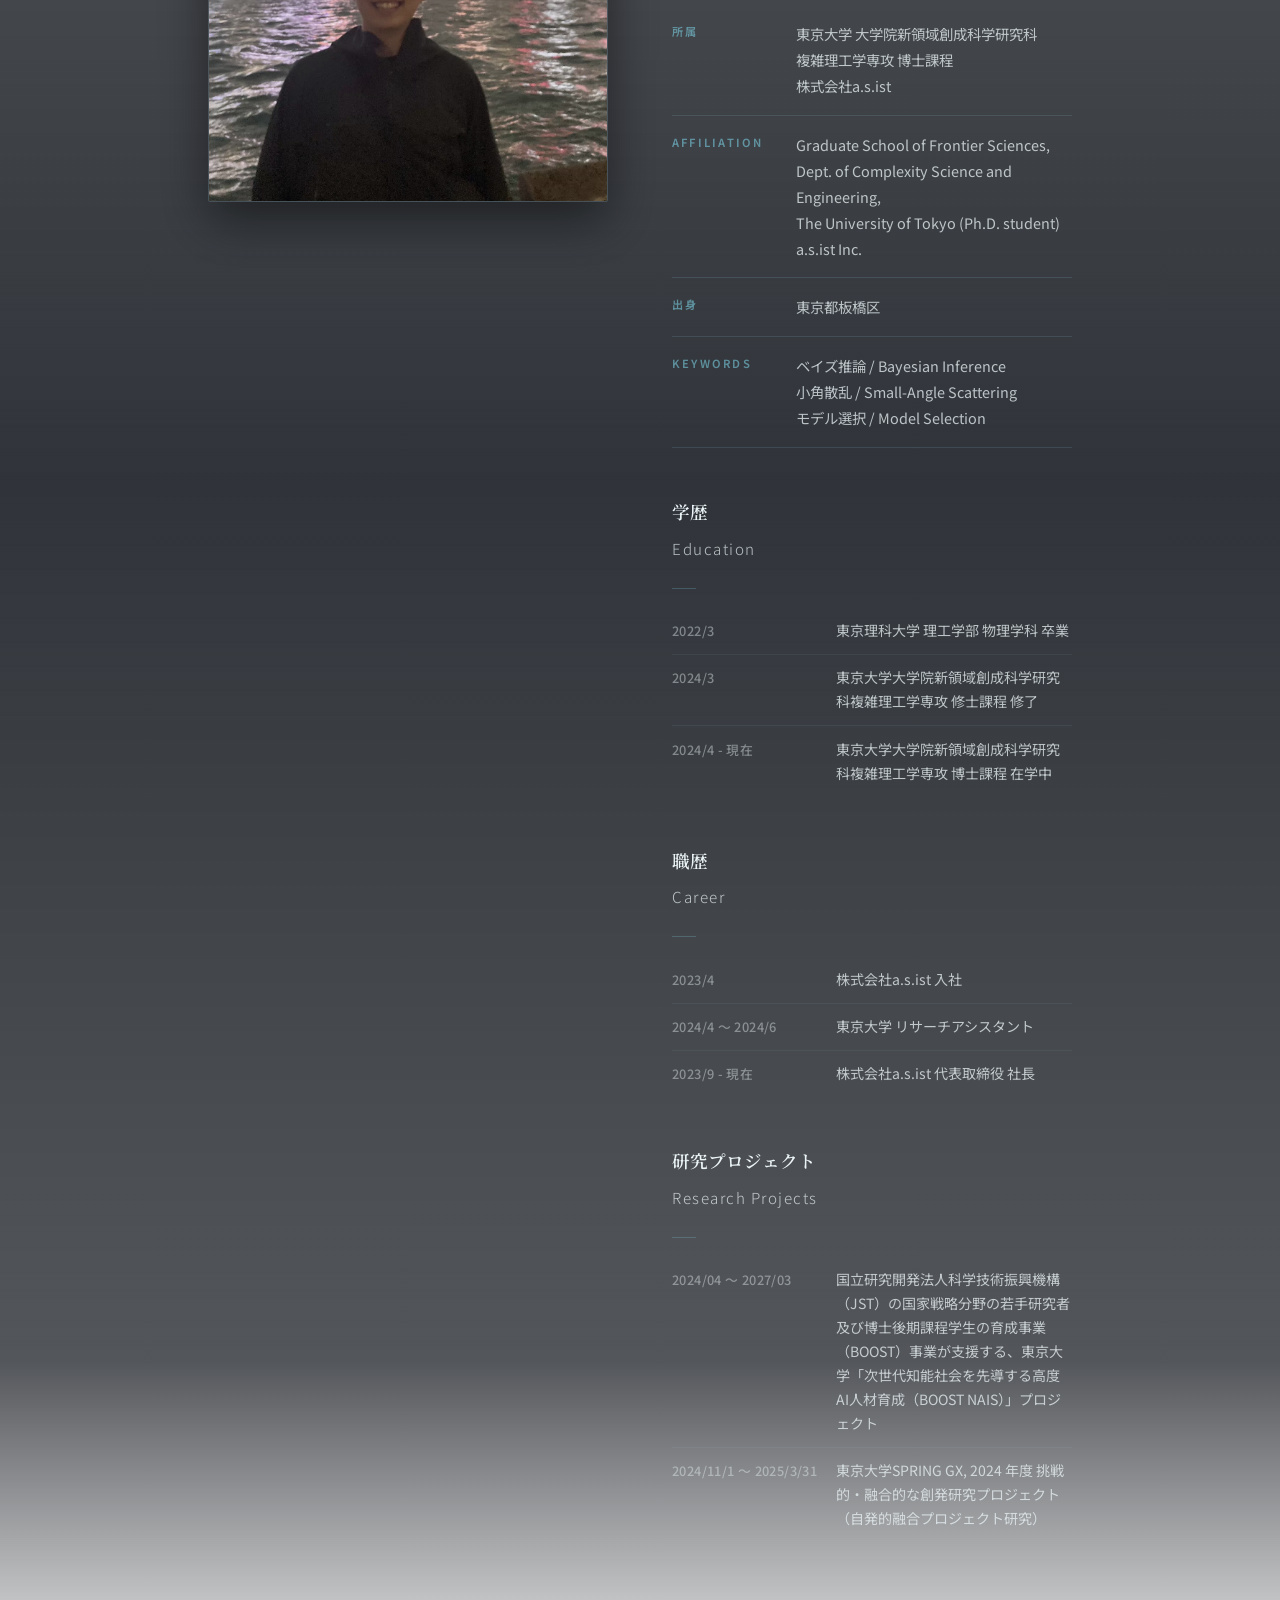
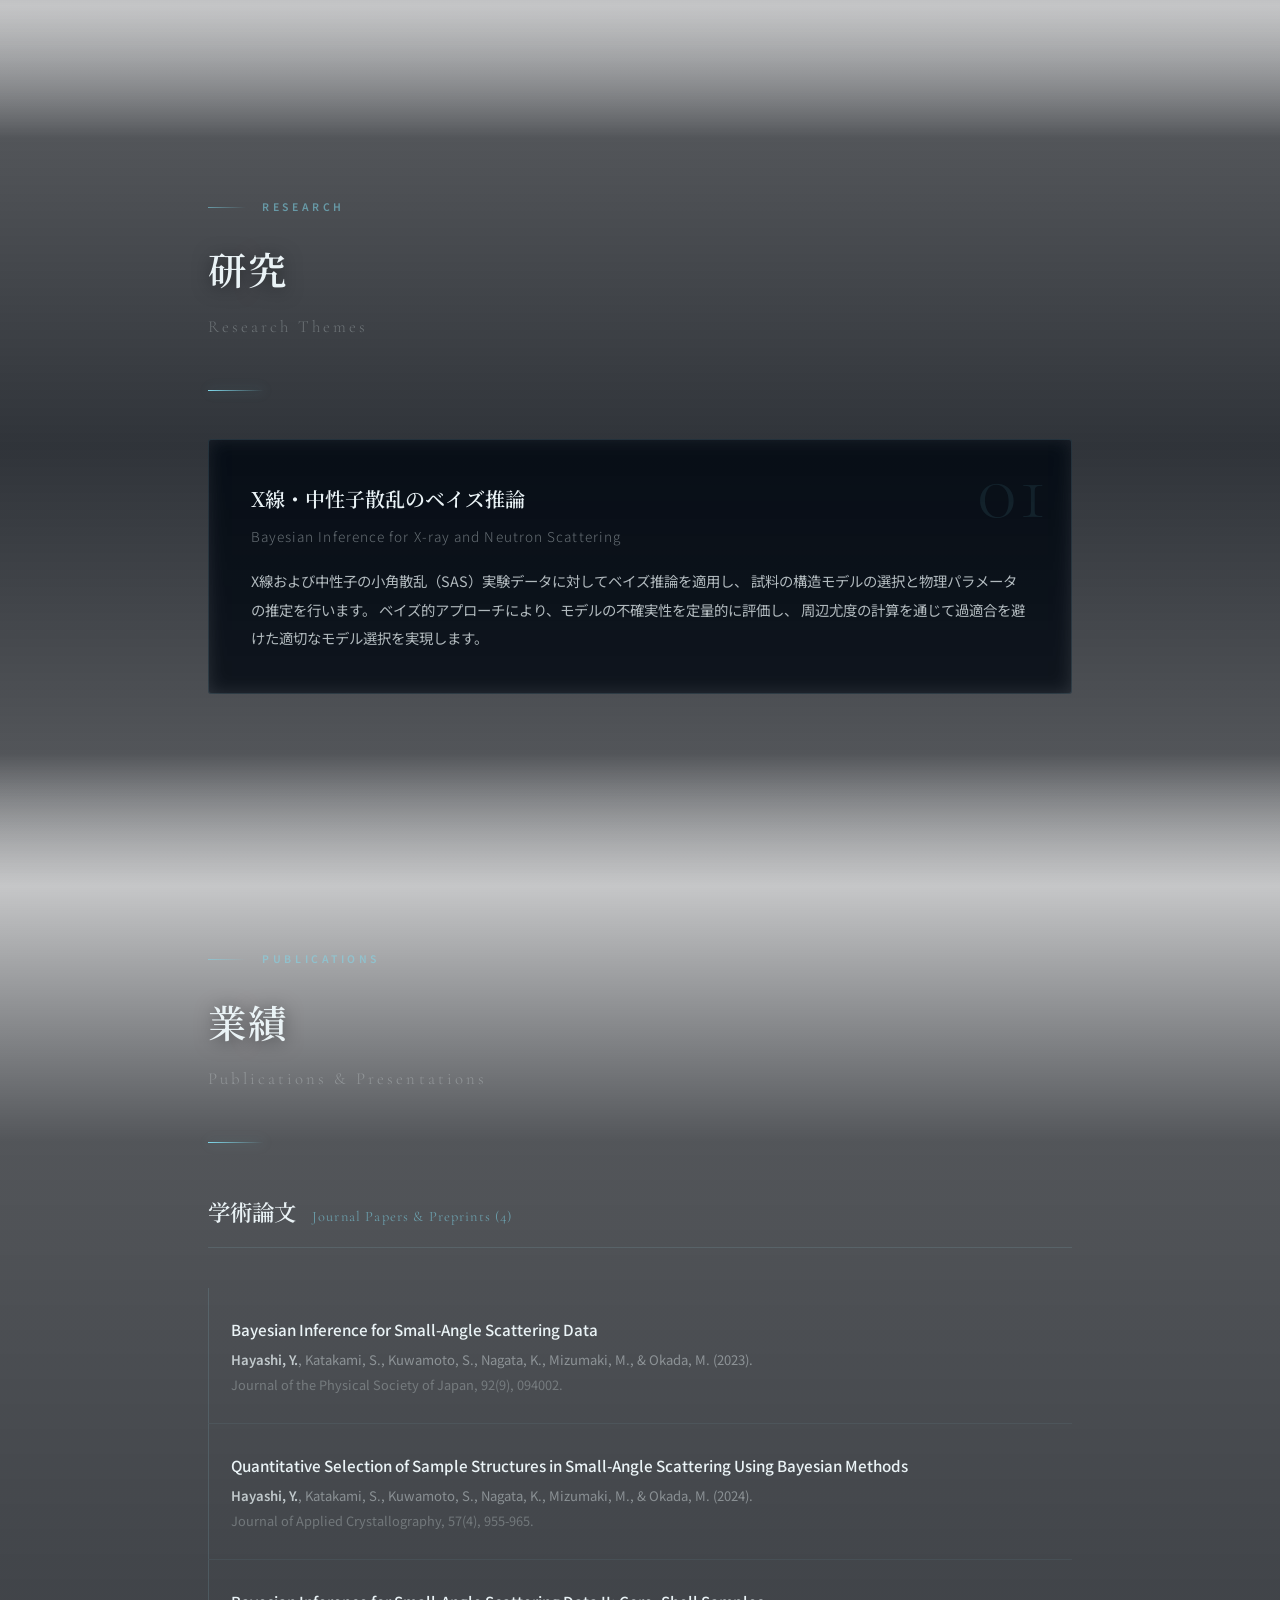
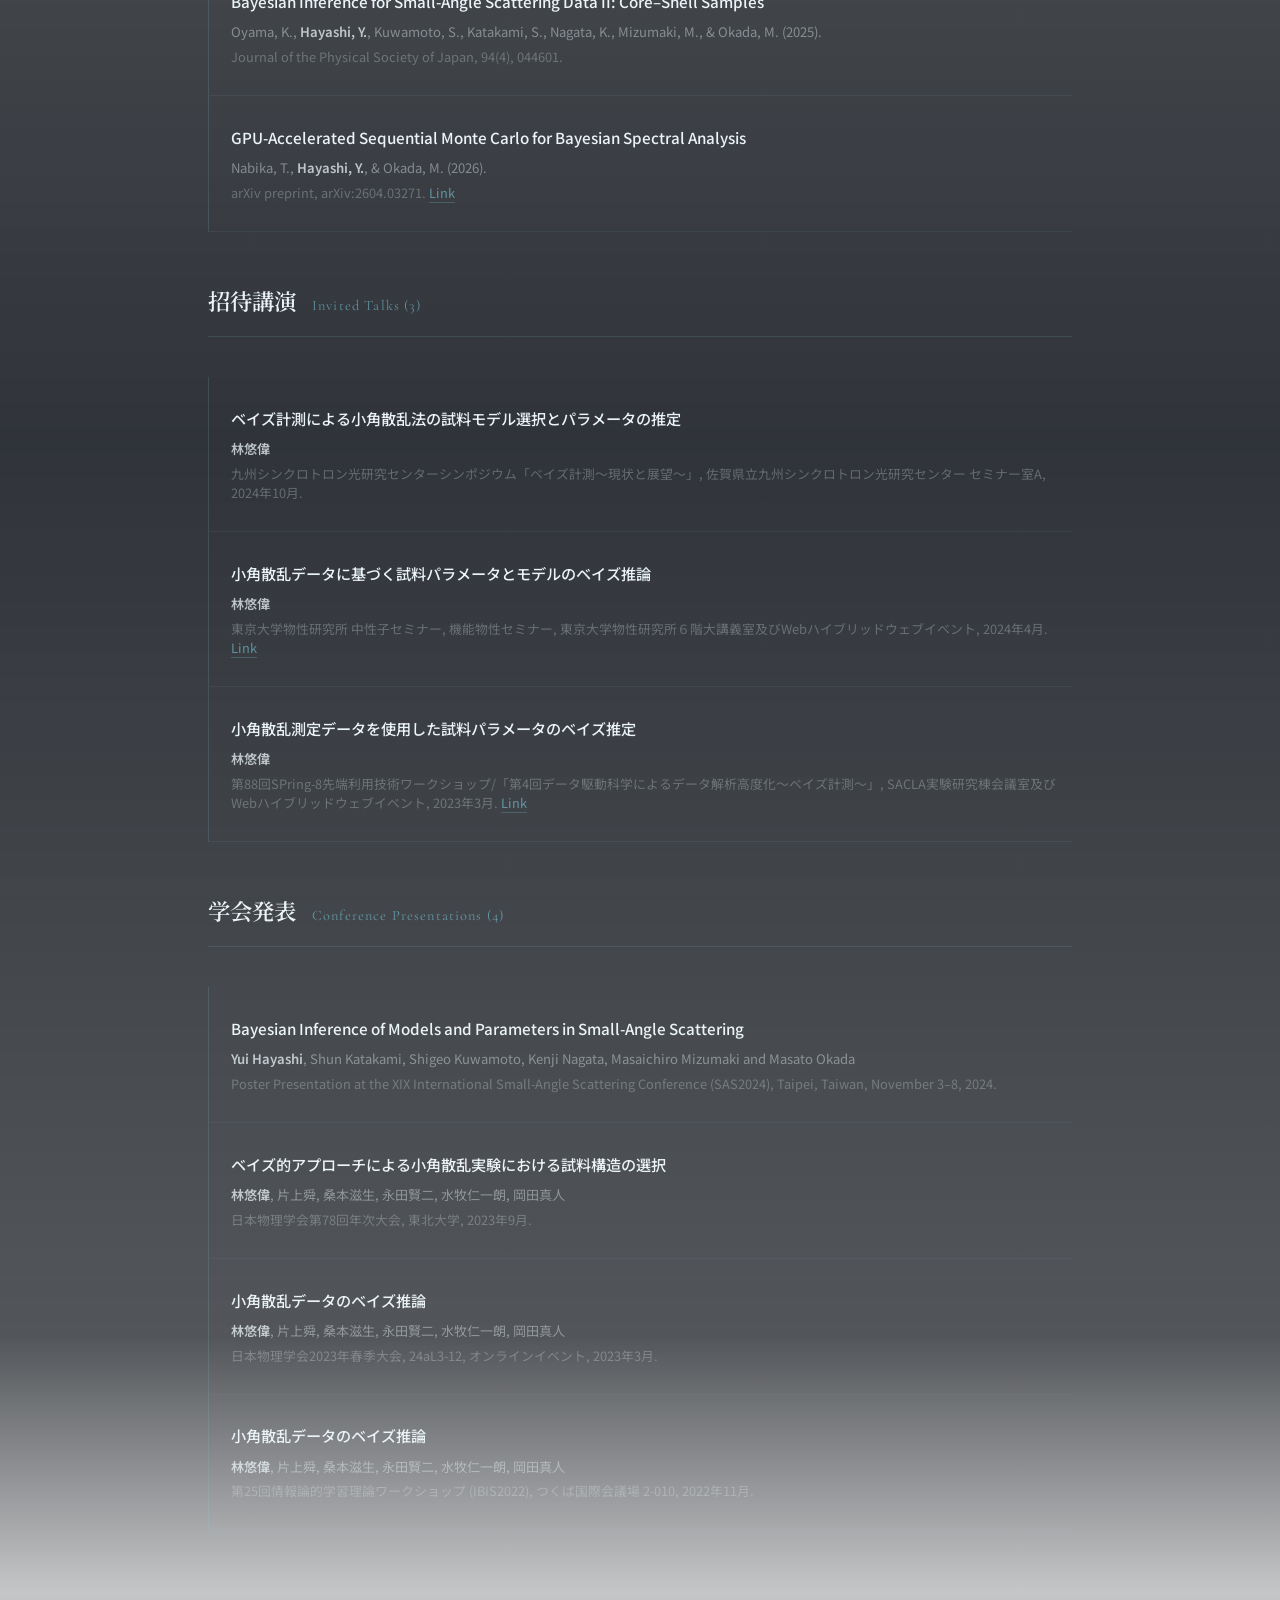
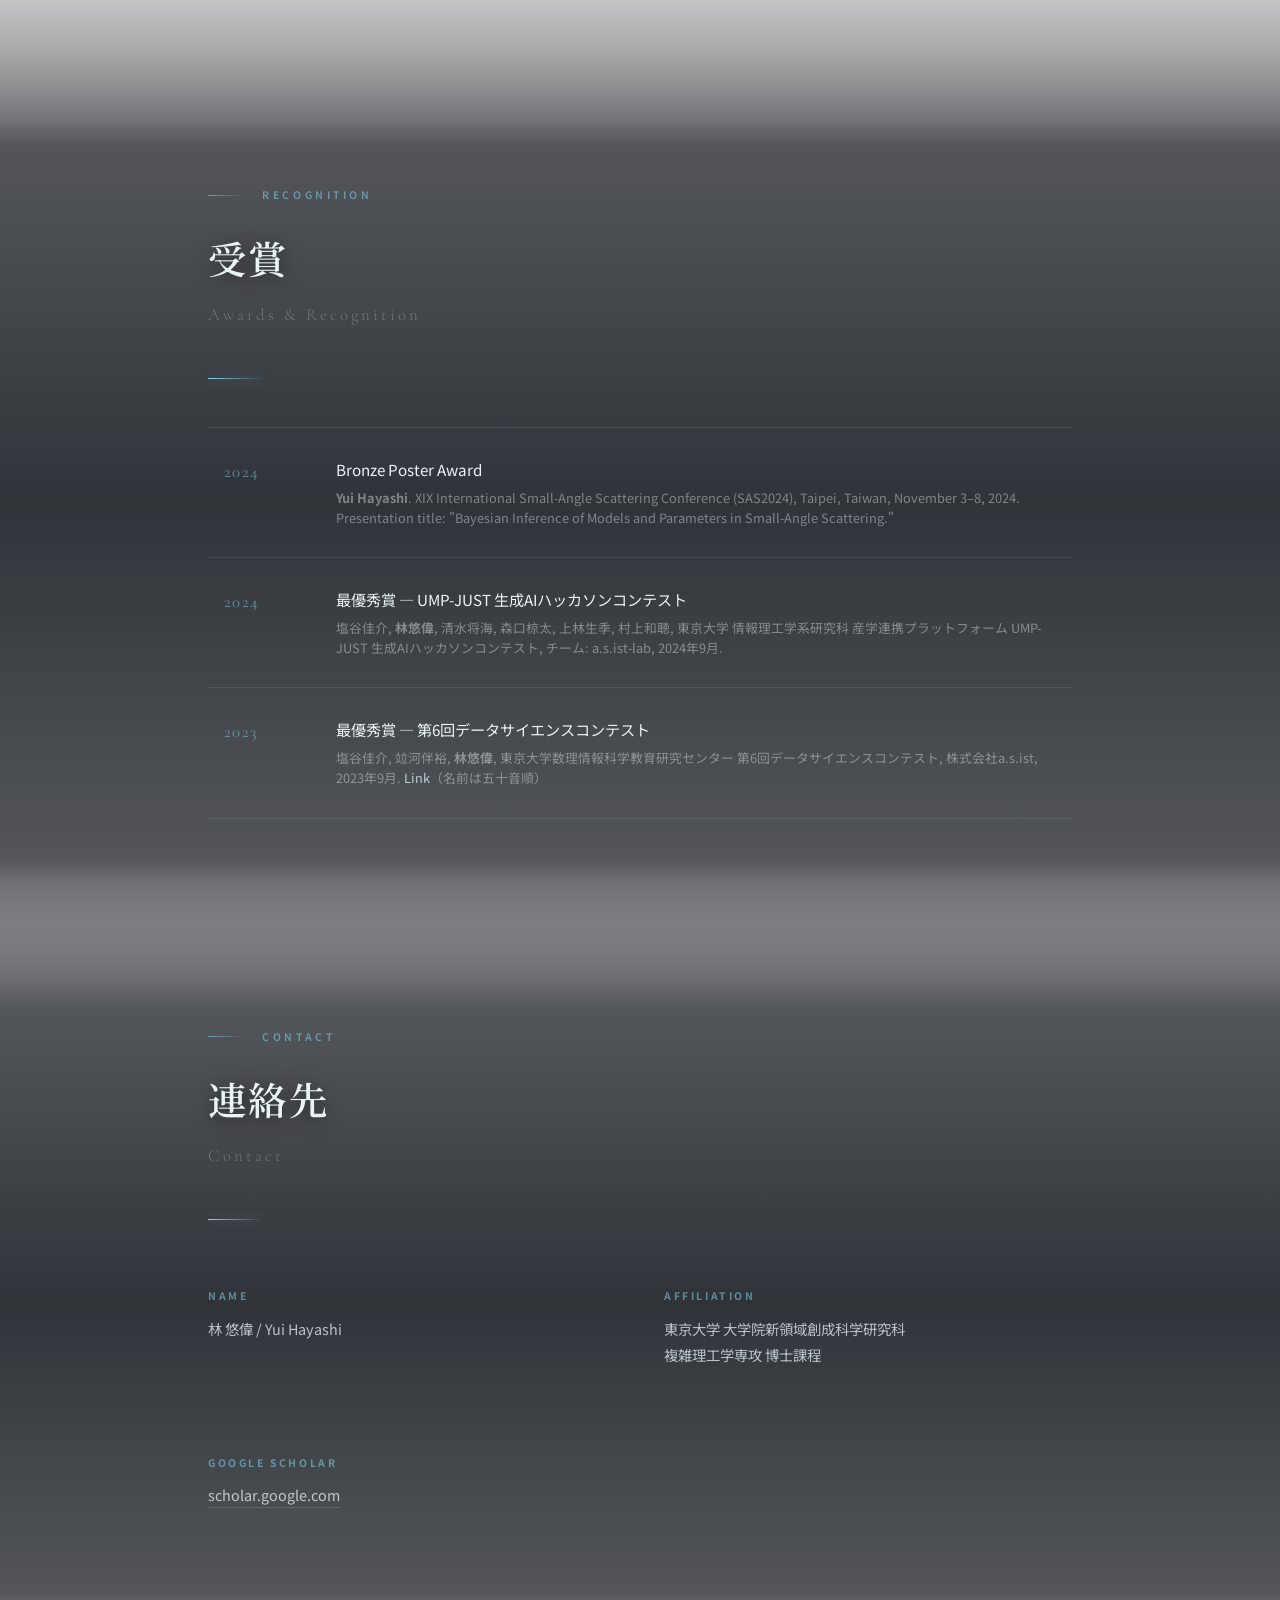
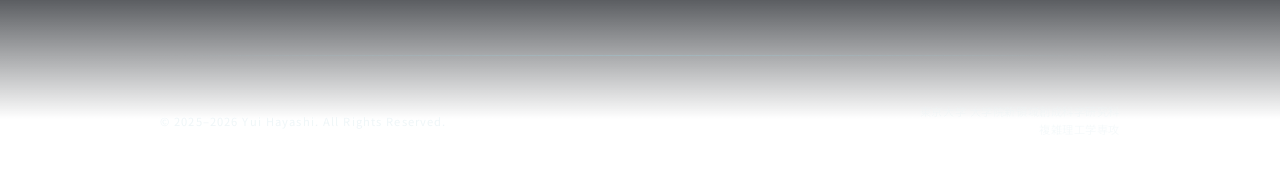
==== commit 06ec4b14: "Add SPring-8 workshop invited talk (Mar. 2023) Add "Bayesian Estimation of Sample Parameters Using S" ====
--- a/index.html
+++ b/index.html
@@ -9,6 +9,9 @@
   <meta name="author" content="林悠偉 / Yui Hayashi">
   <meta name="robots" content="index, follow">
   <link rel="canonical" href="https://yuihayashi.github.io/">
+  <link rel="alternate" hreflang="ja" href="https://yuihayashi.github.io/">
+  <link rel="alternate" hreflang="en" href="https://yuihayashi.github.io/en/">
+  <link rel="alternate" hreflang="x-default" href="https://yuihayashi.github.io/">
 
   <!-- Open Graph / Facebook -->
   <meta property="og:type" content="website">
@@ -18,6 +21,7 @@
   <meta property="og:image" content="https://yuihayashi.github.io/icon.jpeg">
   <meta property="og:site_name" content="Yui Hayashi">
   <meta property="og:locale" content="ja_JP">
+  <meta property="og:locale:alternate" content="en_US">
 
   <!-- Twitter Card -->
   <meta name="twitter:card" content="summary">
@@ -79,6 +83,7 @@
       <a href="#publications">Publications</a>
       <a href="#awards">Awards</a>
       <a href="#contact">Contact</a>
+      <a href="/en/" class="nav__lang" lang="en" hreflang="en" title="English">EN</a>
     </div>
   </nav>
   </header>
@@ -254,7 +259,7 @@
     <!-- Invited Talks -->
     <div class="pub-section__header" style="margin-top: 3rem;">
       <h3 class="pub-section__title">招待講演</h3>
-      <span class="pub-section__count">Invited Talks (2)</span>
+      <span class="pub-section__count">Invited Talks (3)</span>
     </div>
     <div class="pub-list">
       <div class="pub-item">
@@ -272,6 +277,15 @@
           東京大学物性研究所 中性子セミナー, 機能物性セミナー,
           東京大学物性研究所６階大講義室及びWebハイブリッドウェブイベント, 2024年4月.
           <a href="https://www.issp.u-tokyo.ac.jp/maincontents/seminar/all2.html?ptype=seminar&pid=21987" target="_blank" rel="noopener">Link</a>
+        </p>
+      </div>
+      <div class="pub-item">
+        <p class="pub-item__title">小角散乱測定データを使用した試料パラメータのベイズ推定</p>
+        <p class="pub-item__authors"><strong>林悠偉</strong></p>
+        <p class="pub-item__venue">
+          第88回SPring-8先端利用技術ワークショップ/「第4回データ駆動科学によるデータ解析高度化〜ベイズ計測〜」,
+          SACLA実験研究棟会議室及びWebハイブリッドウェブイベント, 2023年3月.
+          <a href="http://www.spring8.or.jp/ja/science/meetings/2023/230307/" target="_blank" rel="noopener">Link</a>
         </p>
       </div>
     </div>
--- a/styles.css
+++ b/styles.css
@@ -185,6 +185,23 @@
 .nav__links a:hover::after,
 .nav__links a.active::after {
   width: 100%;
+}
+
+/* Language toggle (JA <-> EN) */
+.nav__links a.nav__lang {
+  padding: 0.14rem 0.55rem;
+  border: 1px solid var(--line-strong);
+  border-radius: 2px;
+  color: var(--accent-dim);
+}
+
+.nav__links a.nav__lang::after {
+  display: none;
+}
+
+.nav__links a.nav__lang:hover {
+  color: var(--accent);
+  border-color: var(--accent-dim);
 }
 
 /* ---------- Hero Section ---------- */
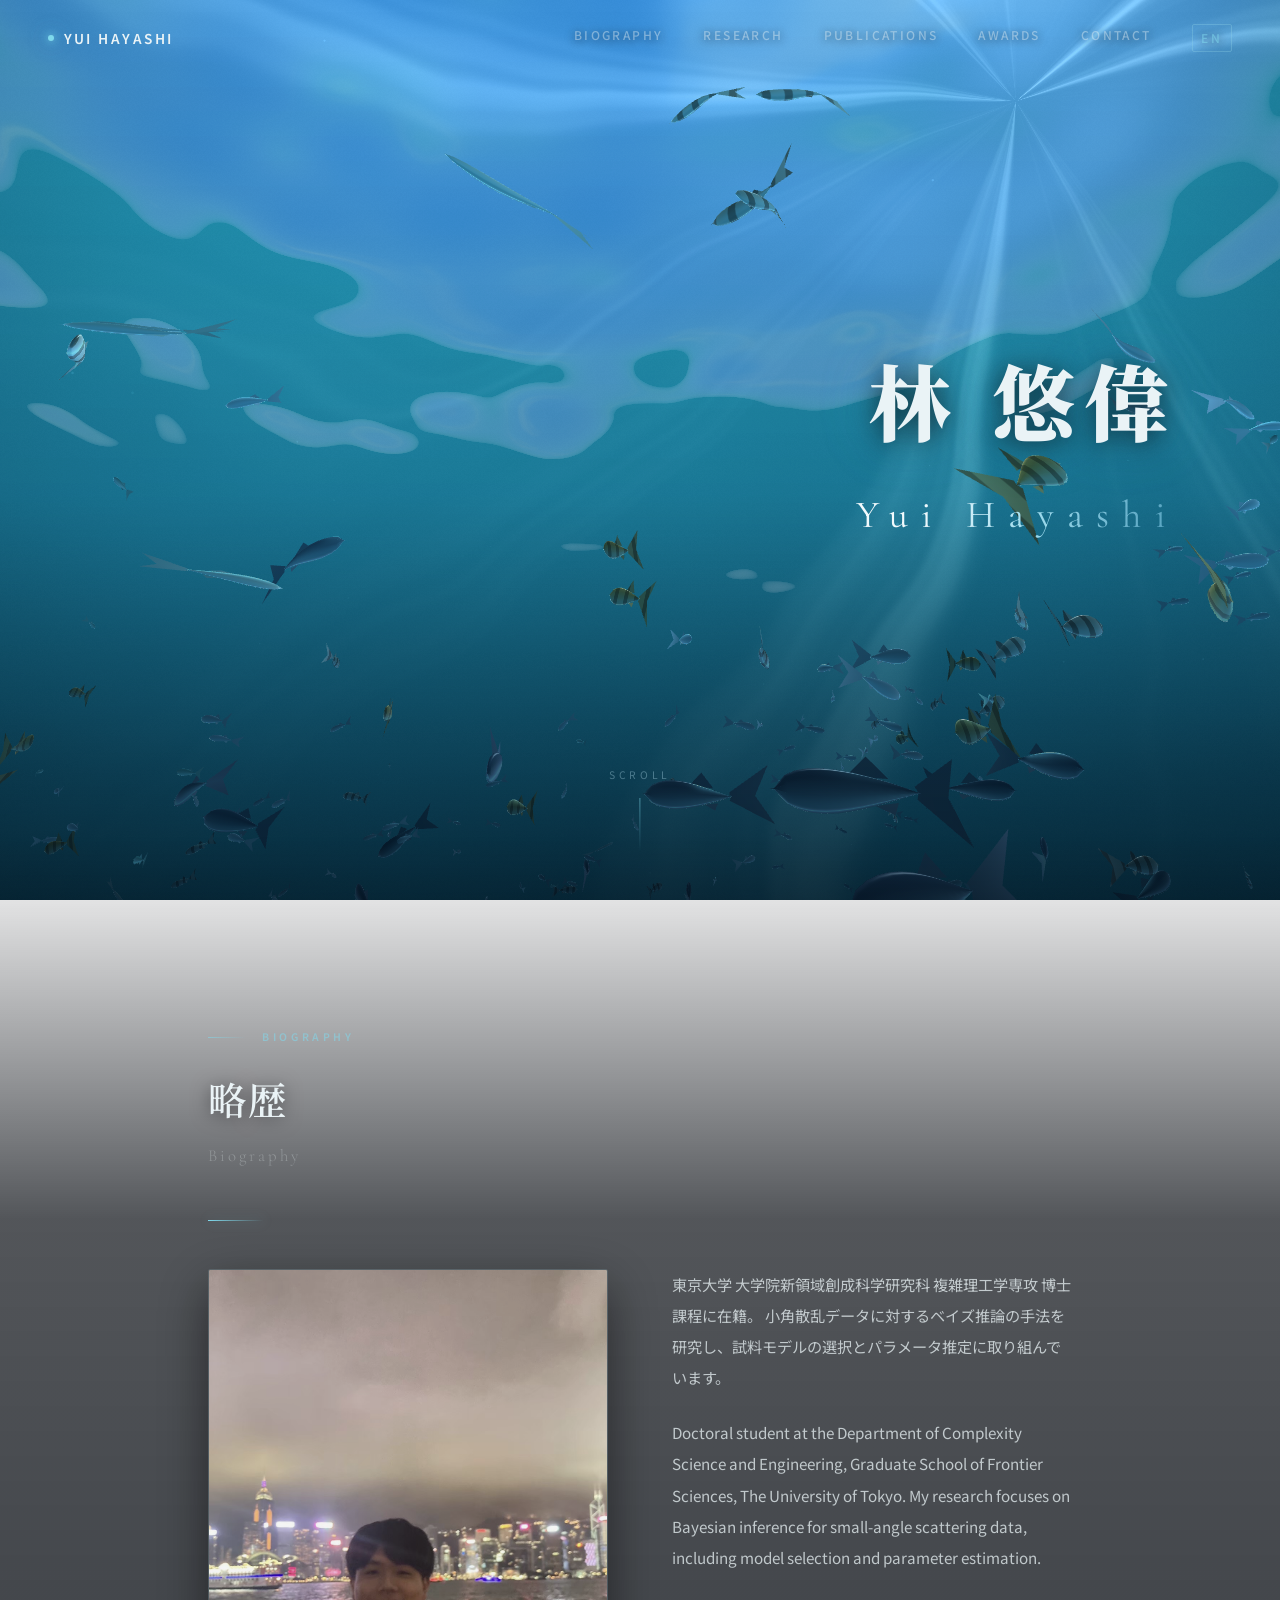
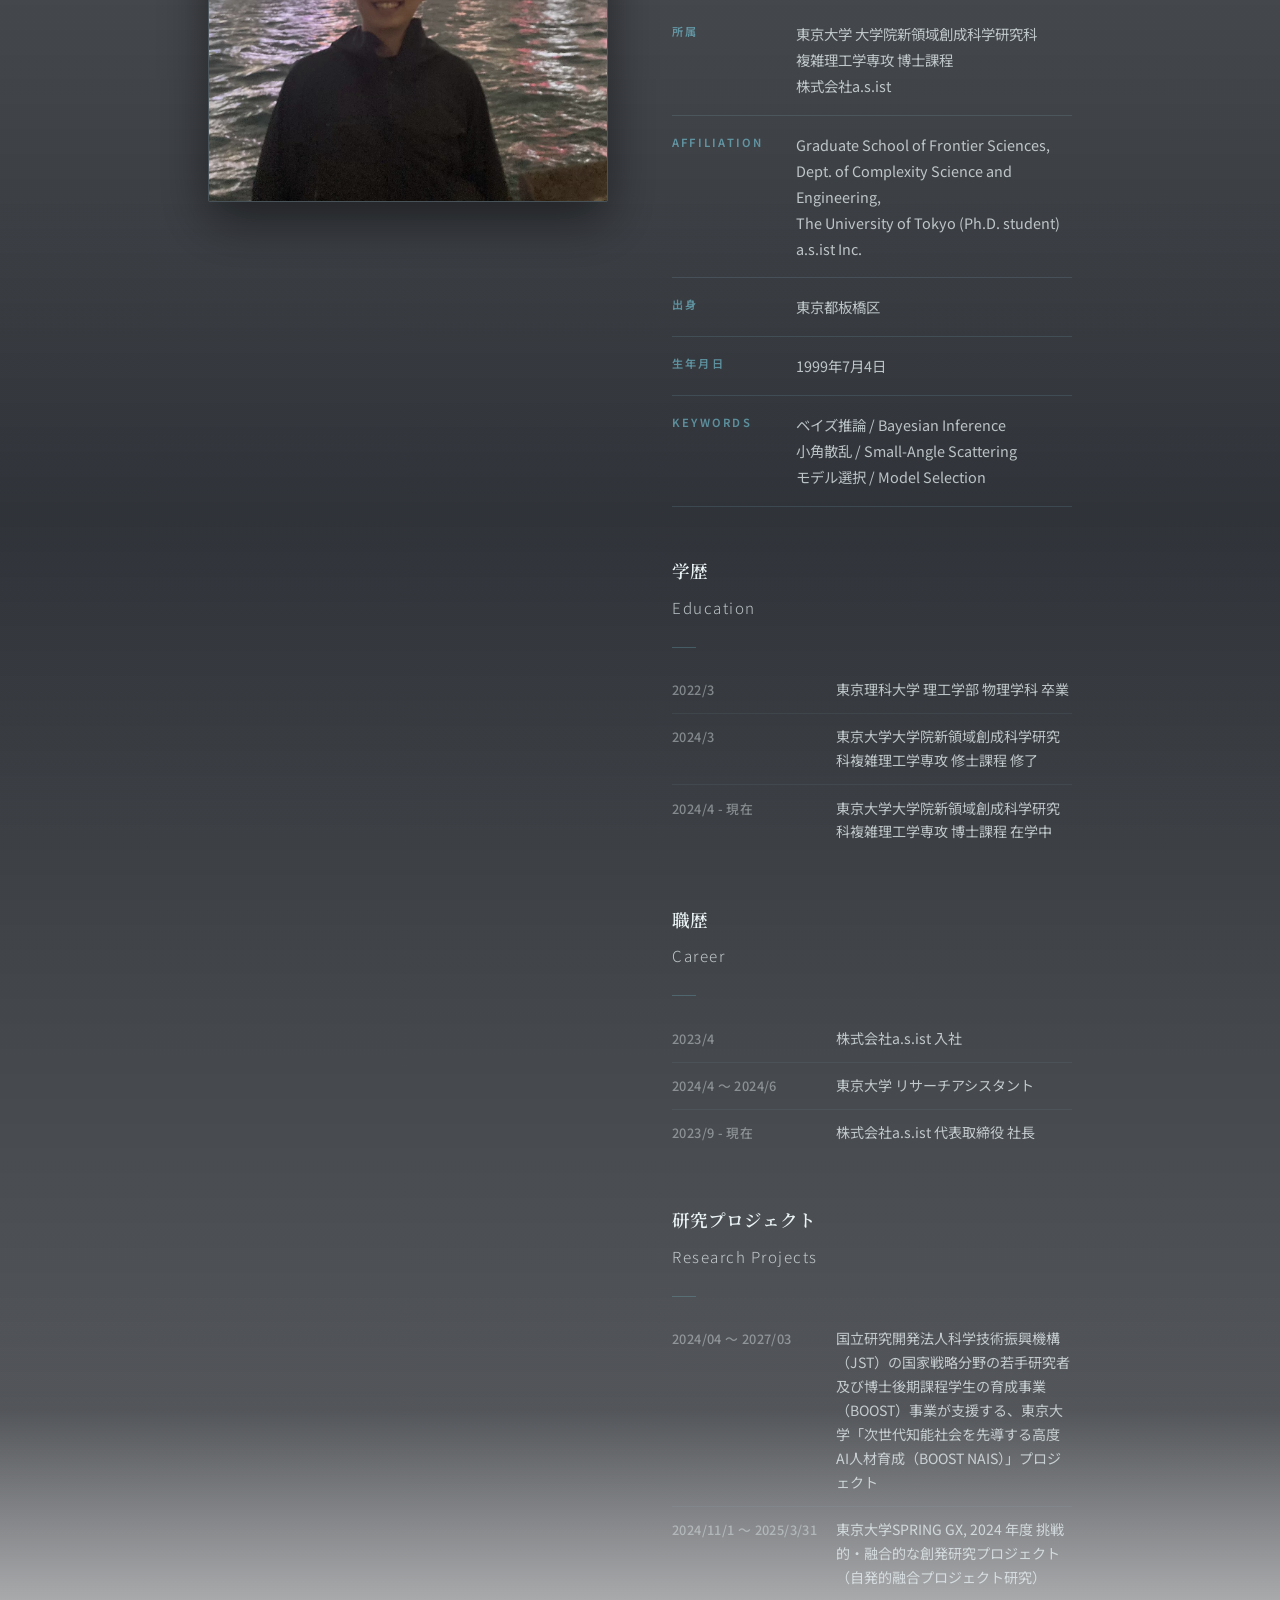
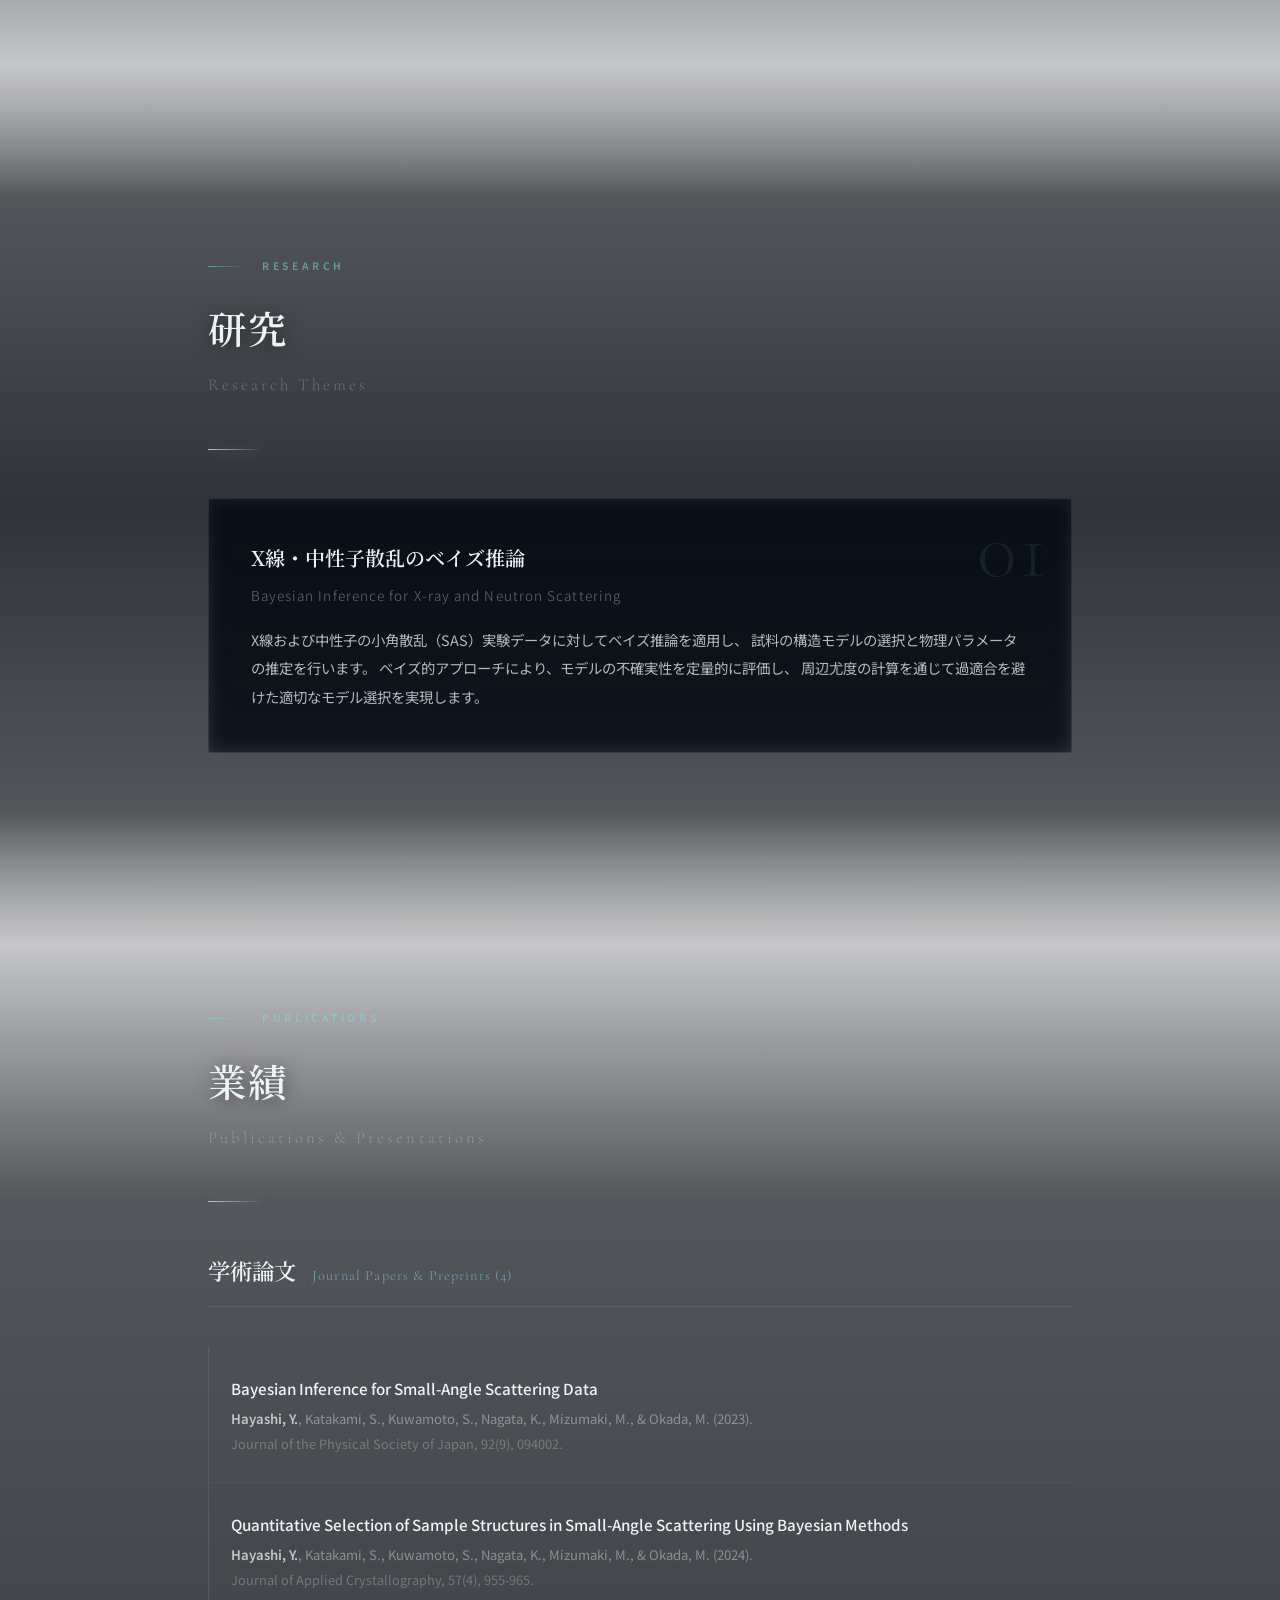
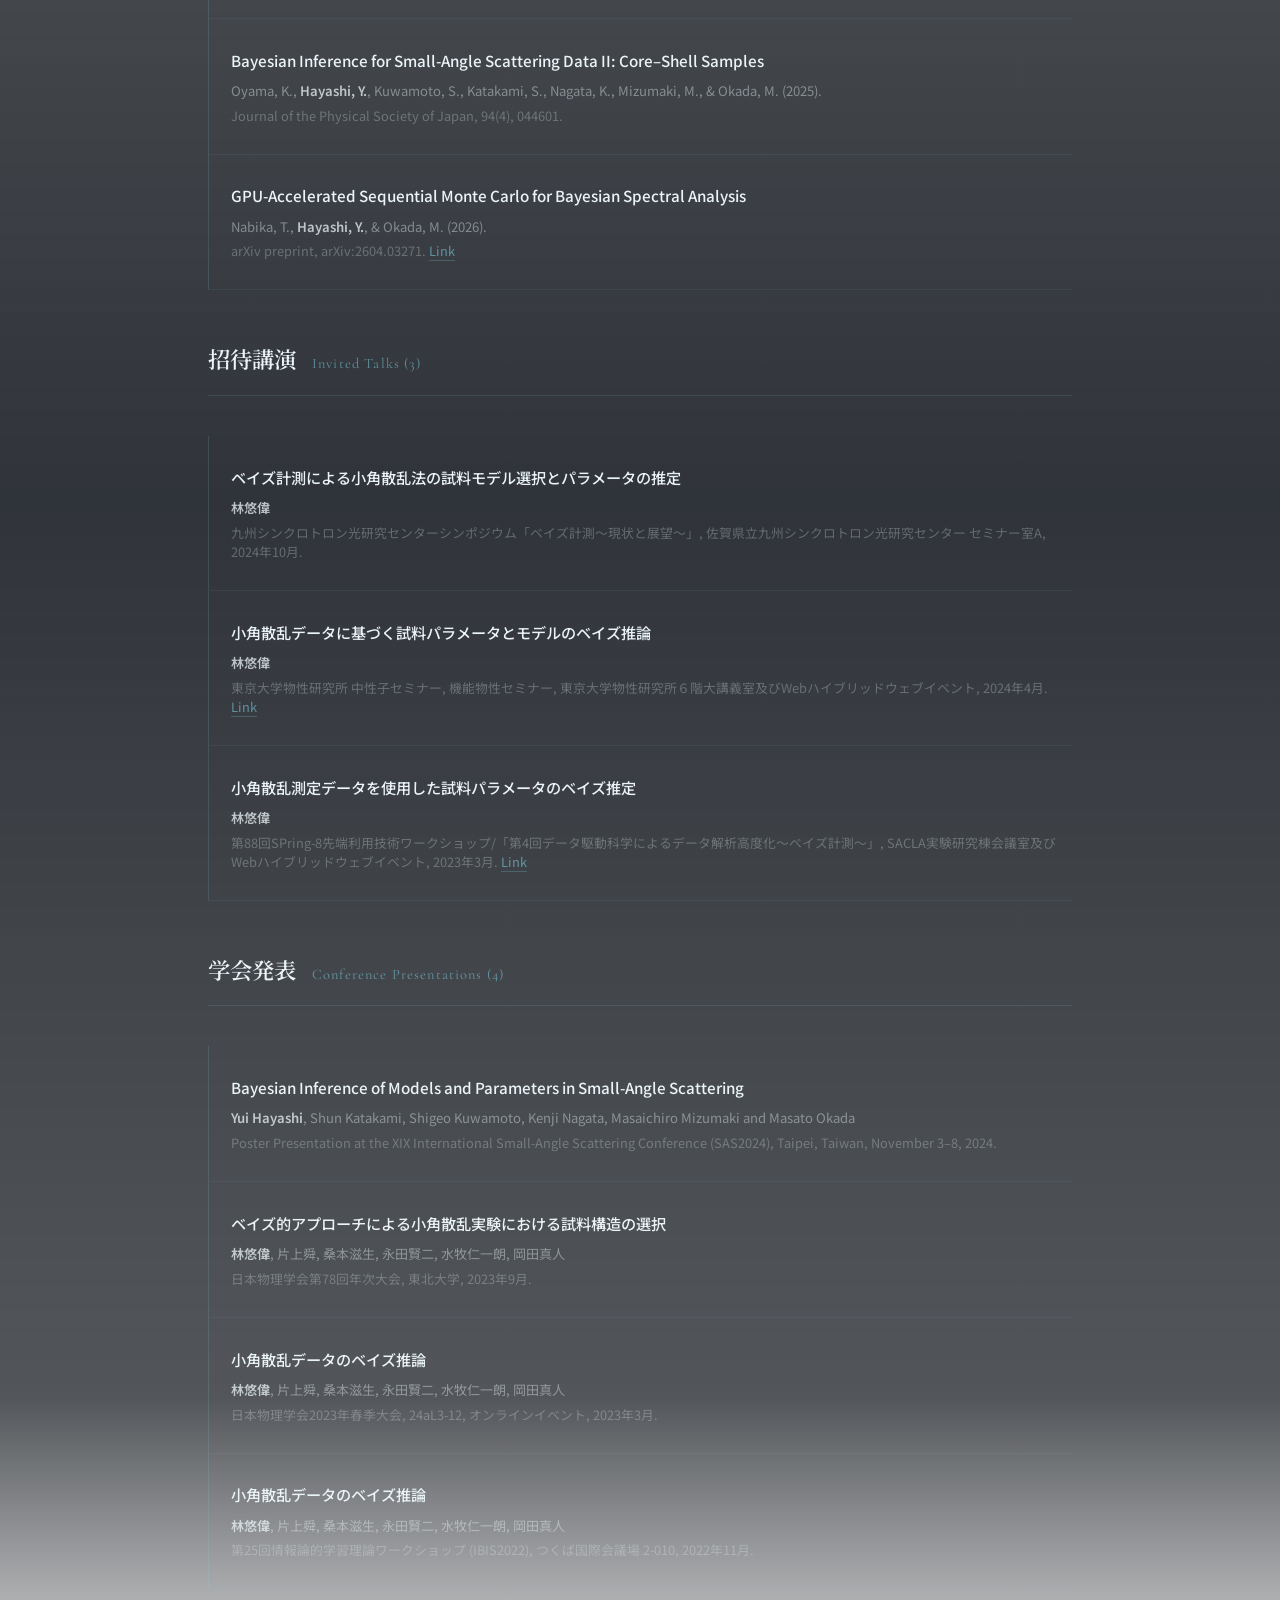
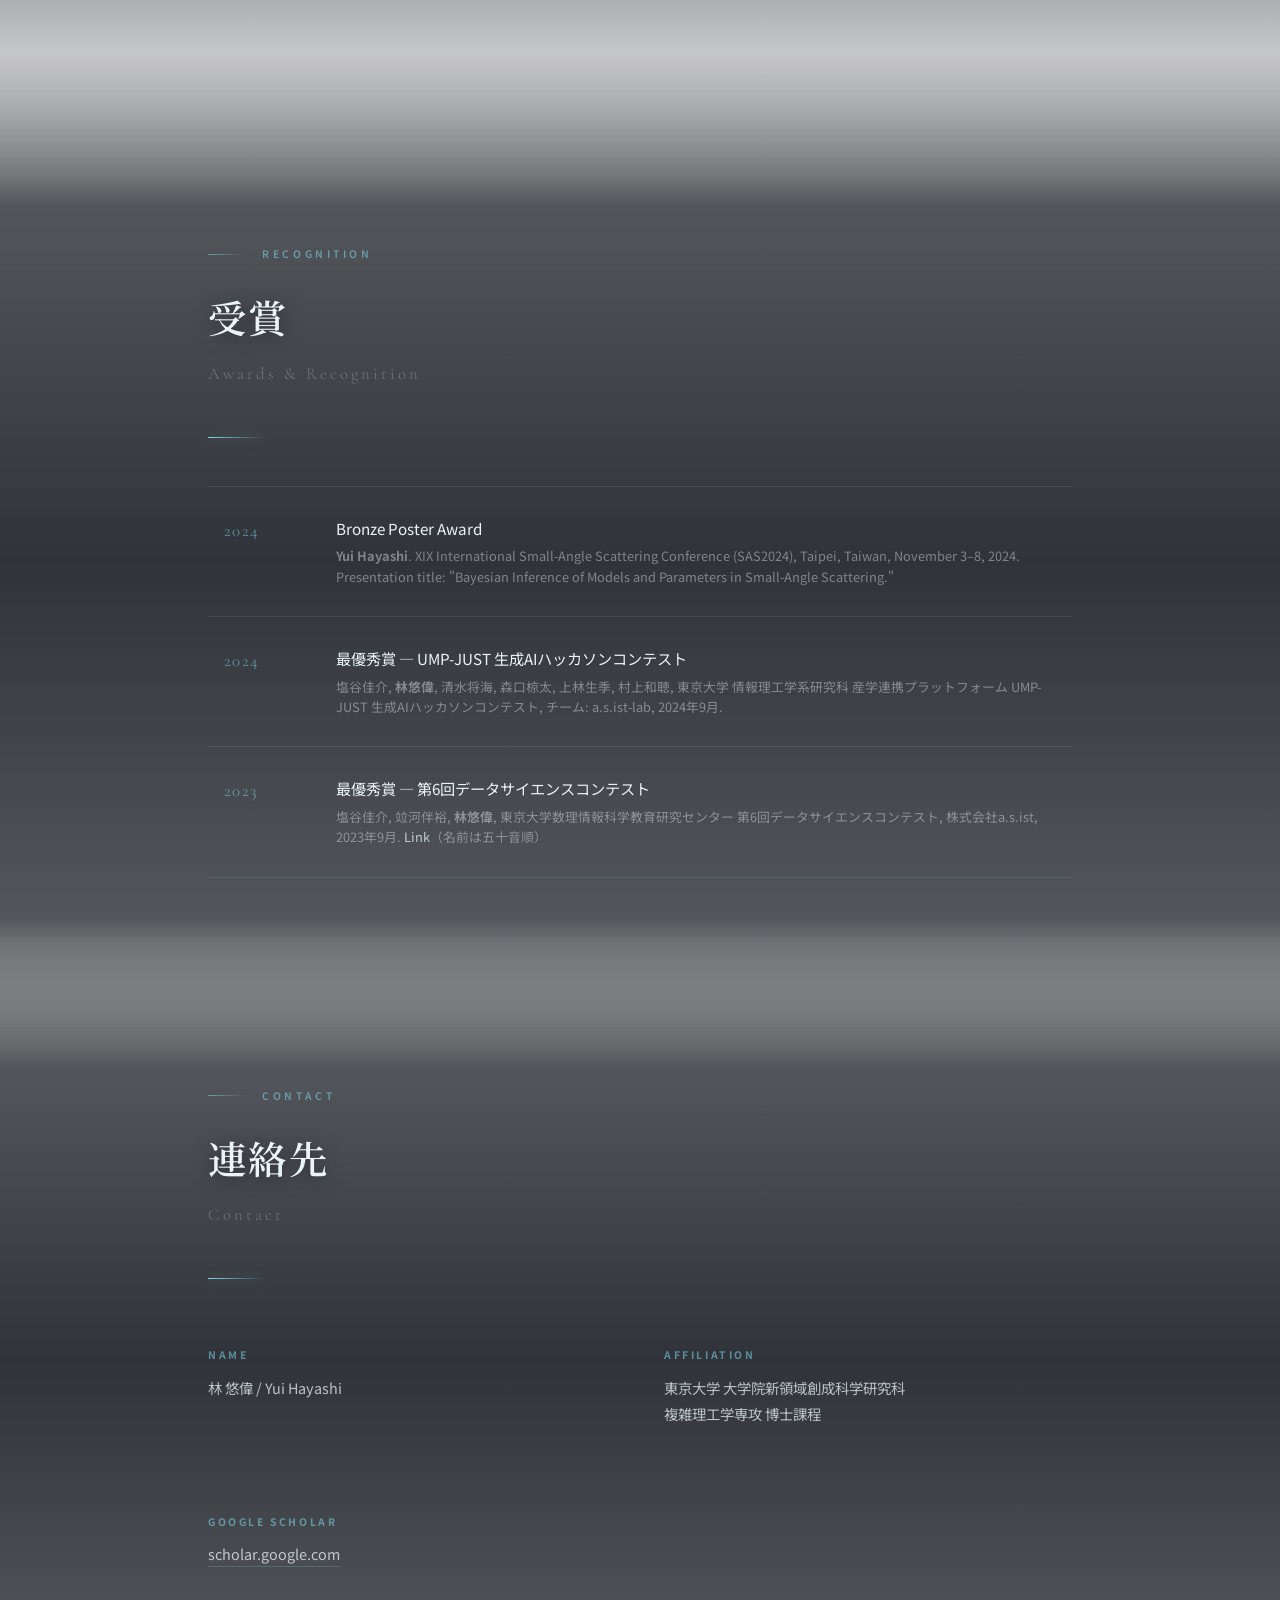
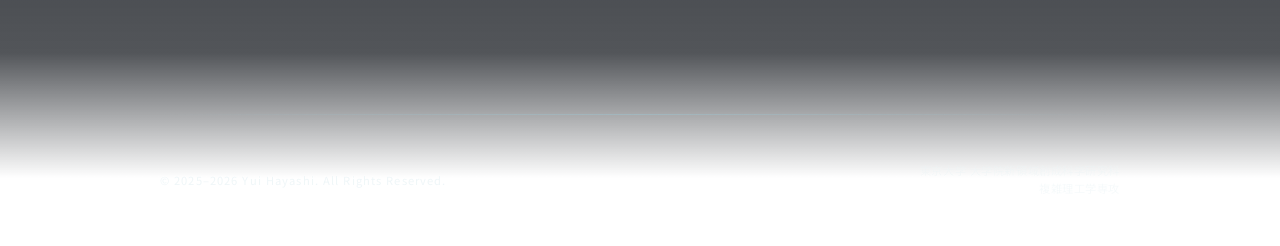
==== commit 1a7a4a7e: "Add birth date to biography" ====
--- a/index.html
+++ b/index.html
@@ -36,6 +36,7 @@
     "@type": "Person",
     "name": "林悠偉",
     "alternateName": "Yui Hayashi",
+    "birthDate": "1999-07-04",
     "url": "https://yuihayashi.github.io/",
     "image": "https://yuihayashi.github.io/icon.jpeg",
     "jobTitle": "博士課程学生",
@@ -138,6 +139,10 @@
             <span class="bio__detail-value">東京都板橋区</span>
           </div>
           <div class="bio__detail-item">
+            <span class="bio__detail-label">生年月日</span>
+            <span class="bio__detail-value">1999年7月4日</span>
+          </div>
+          <div class="bio__detail-item">
             <span class="bio__detail-label">Keywords</span>
             <span class="bio__detail-value">ベイズ推論 / Bayesian Inference<br>小角散乱 / Small-Angle Scattering<br>モデル選択 / Model Selection</span>
           </div>
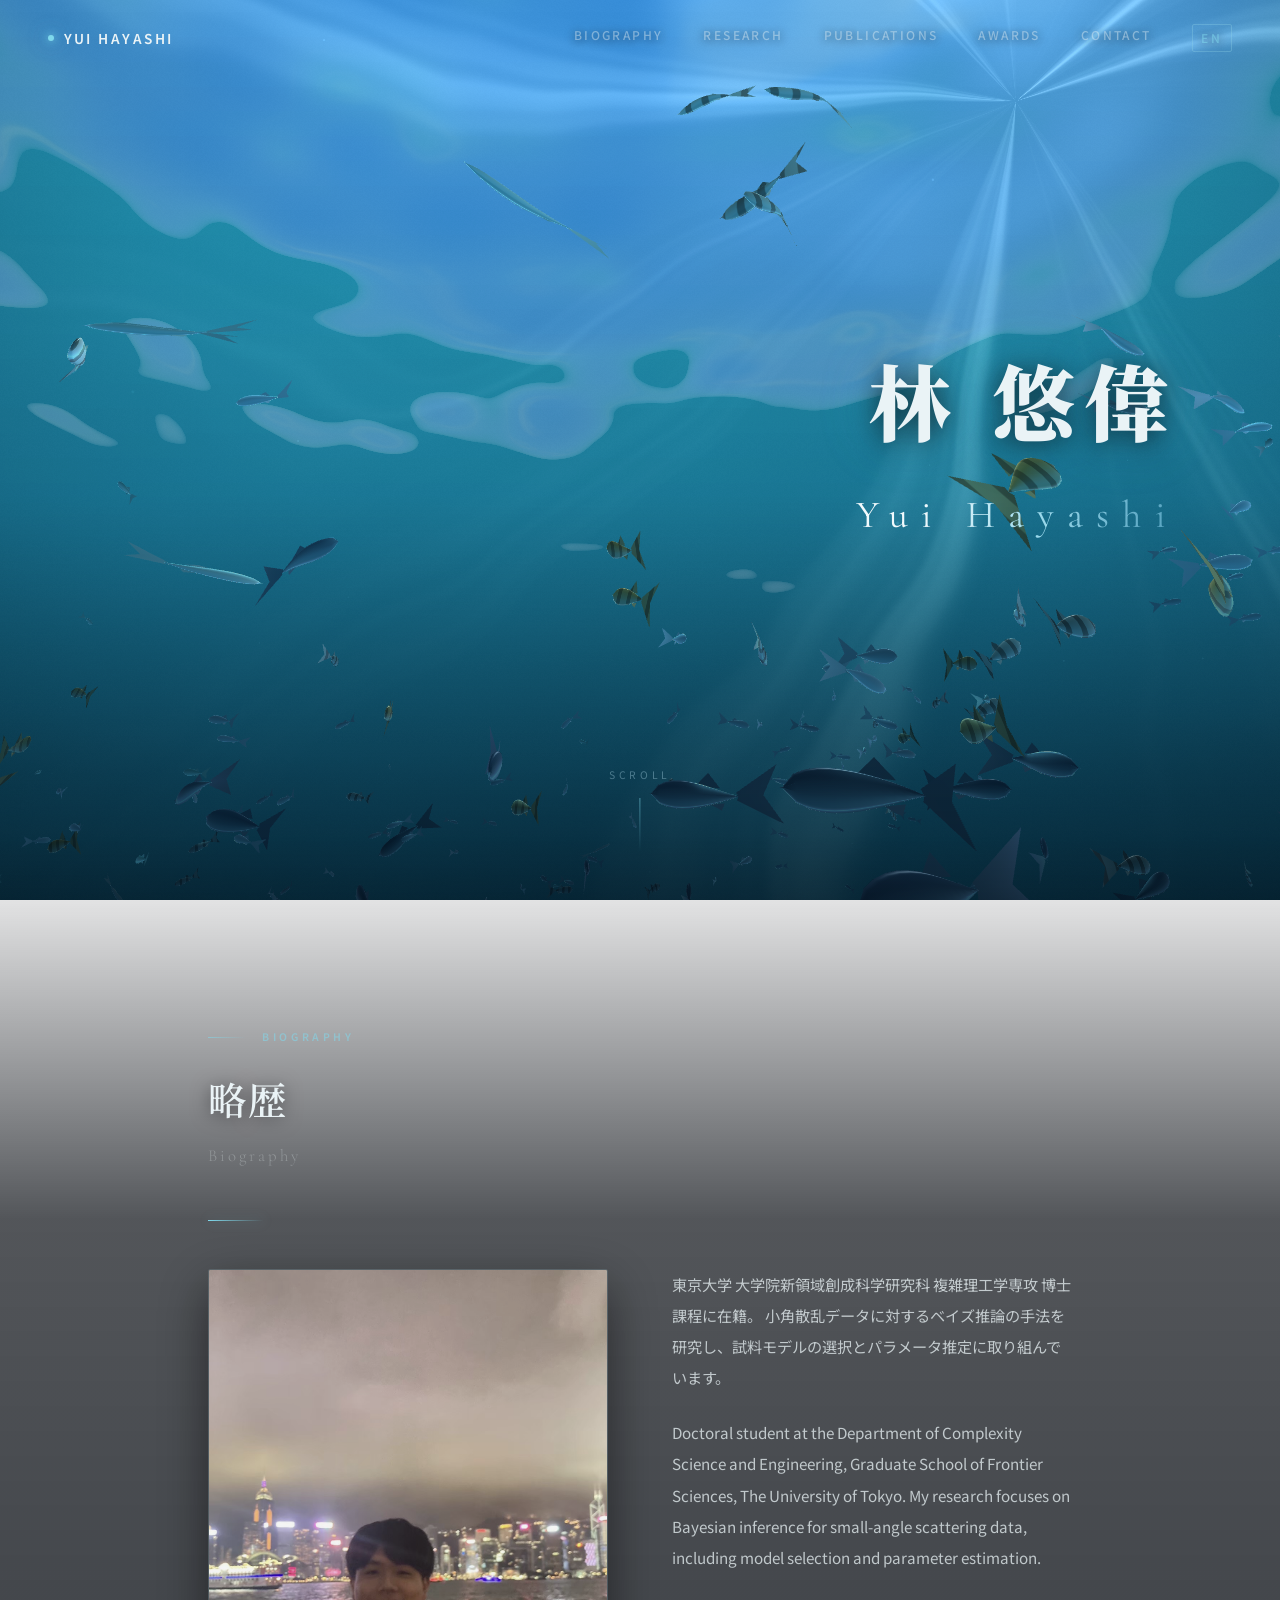
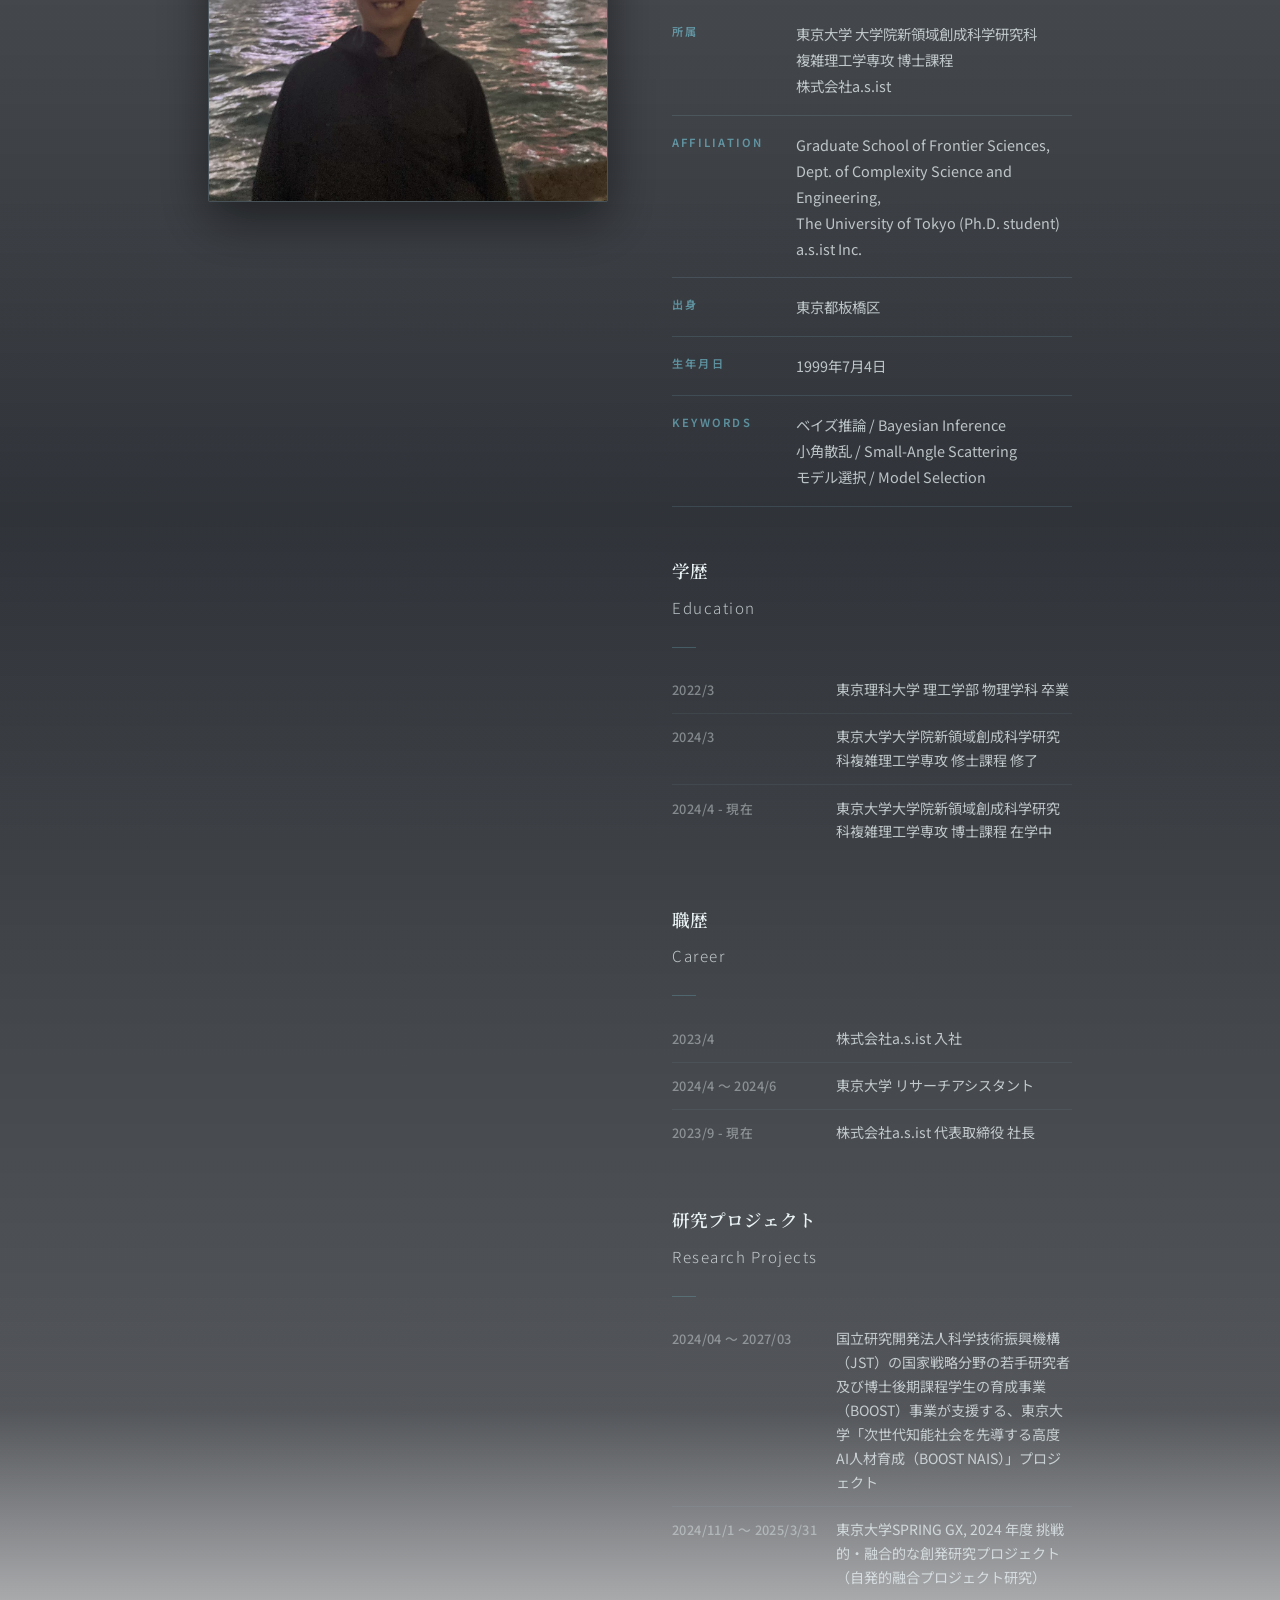
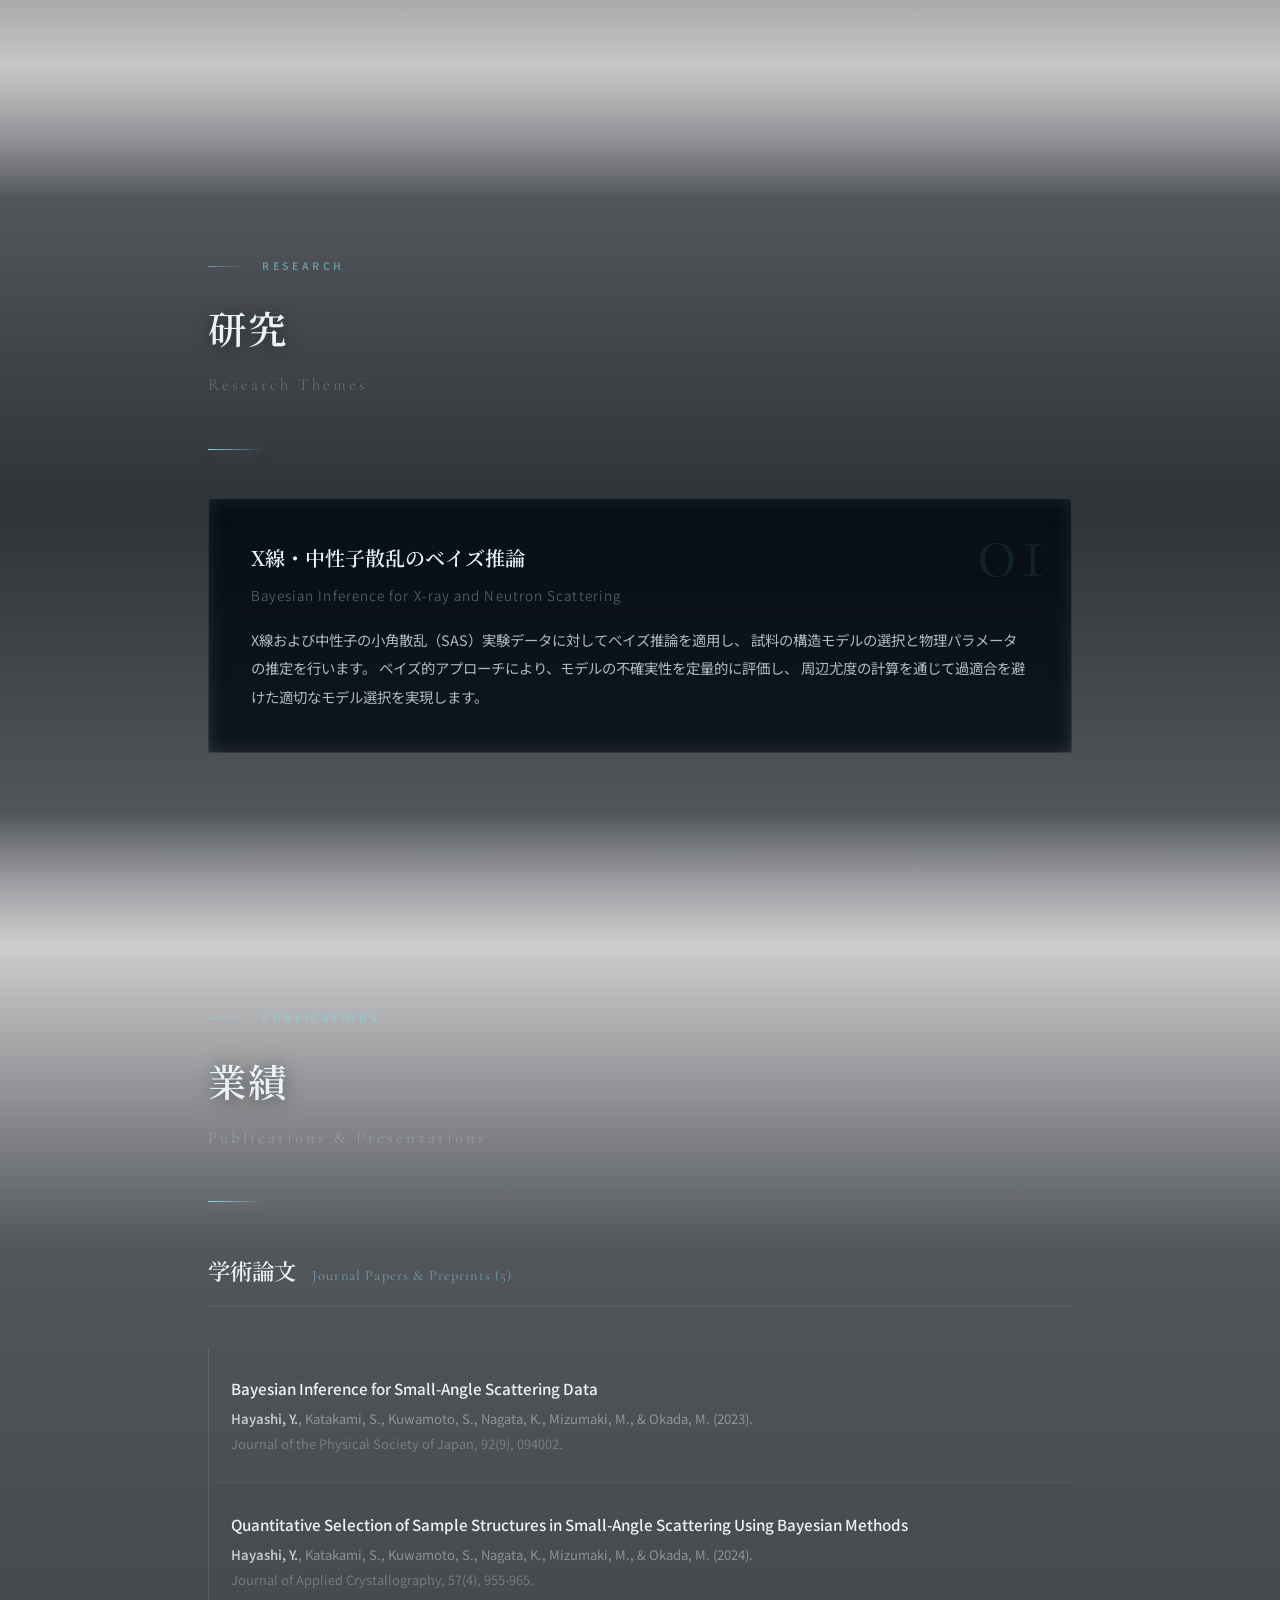
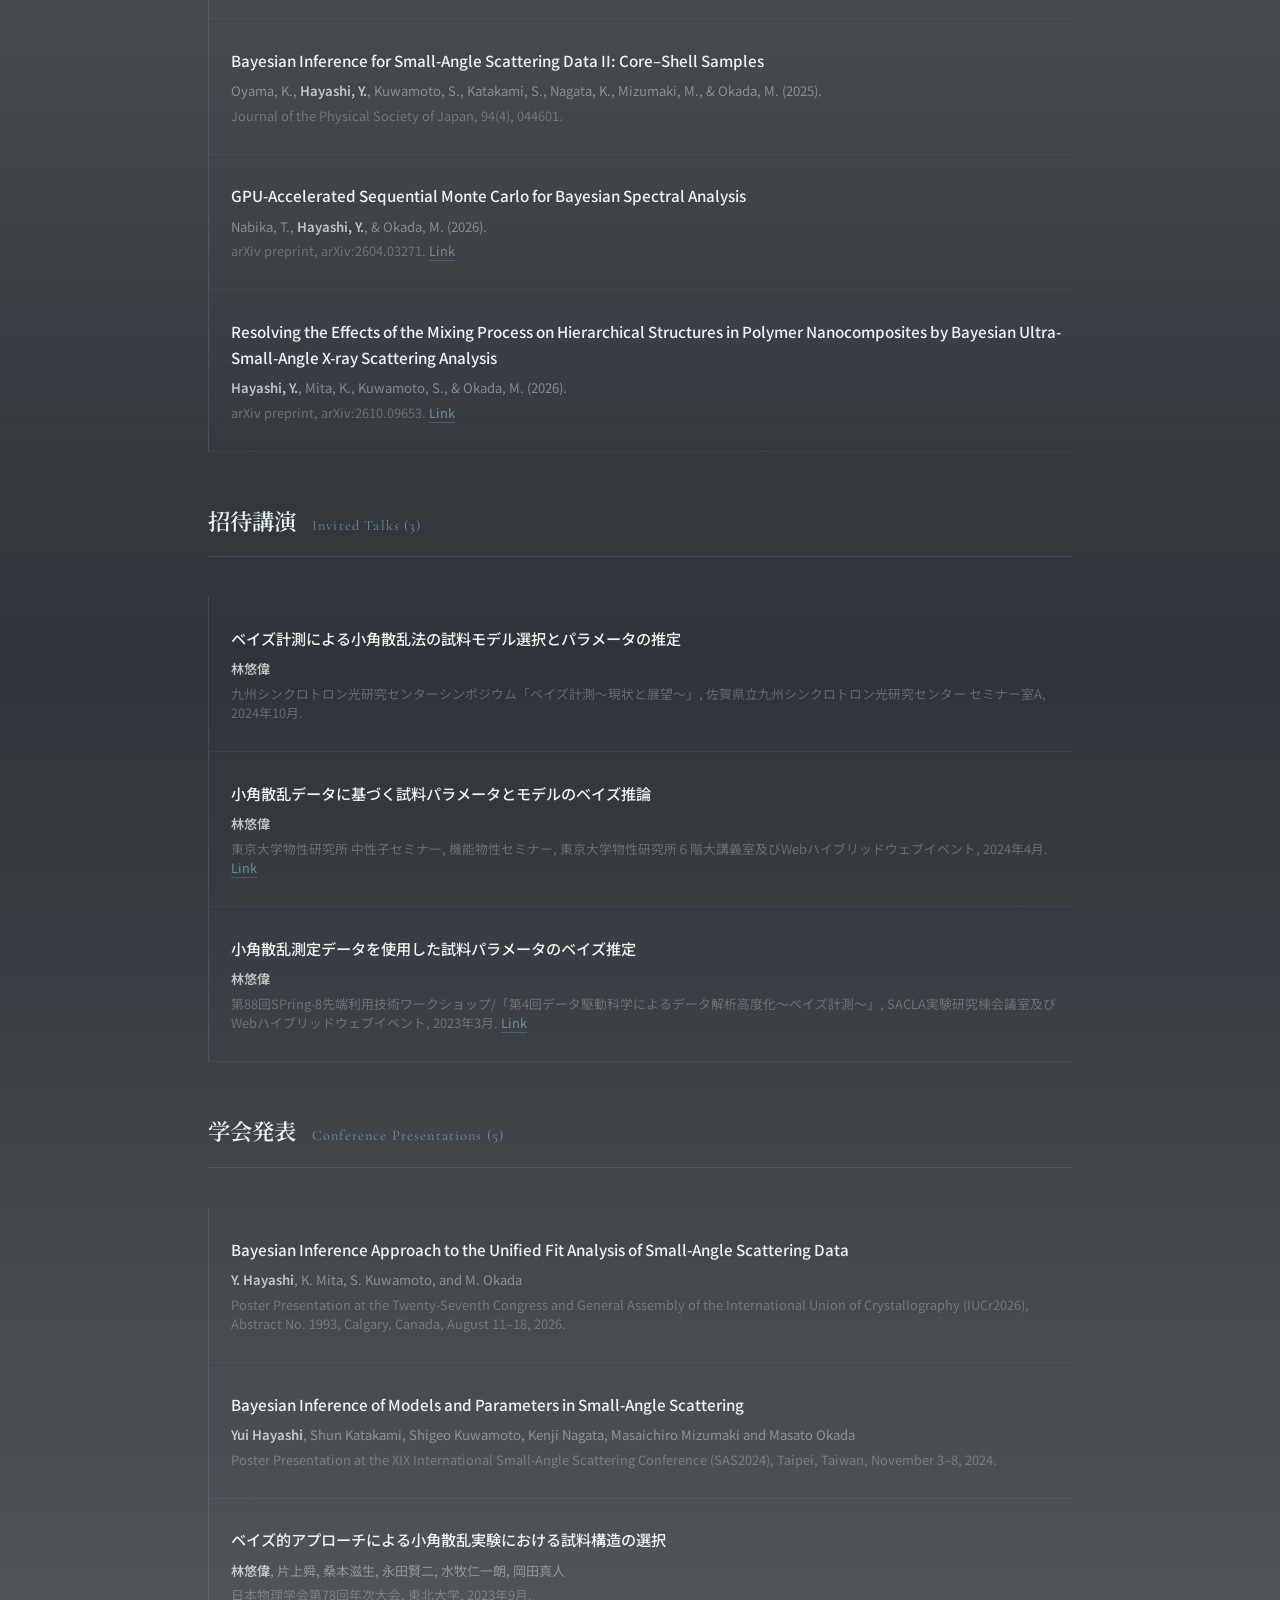
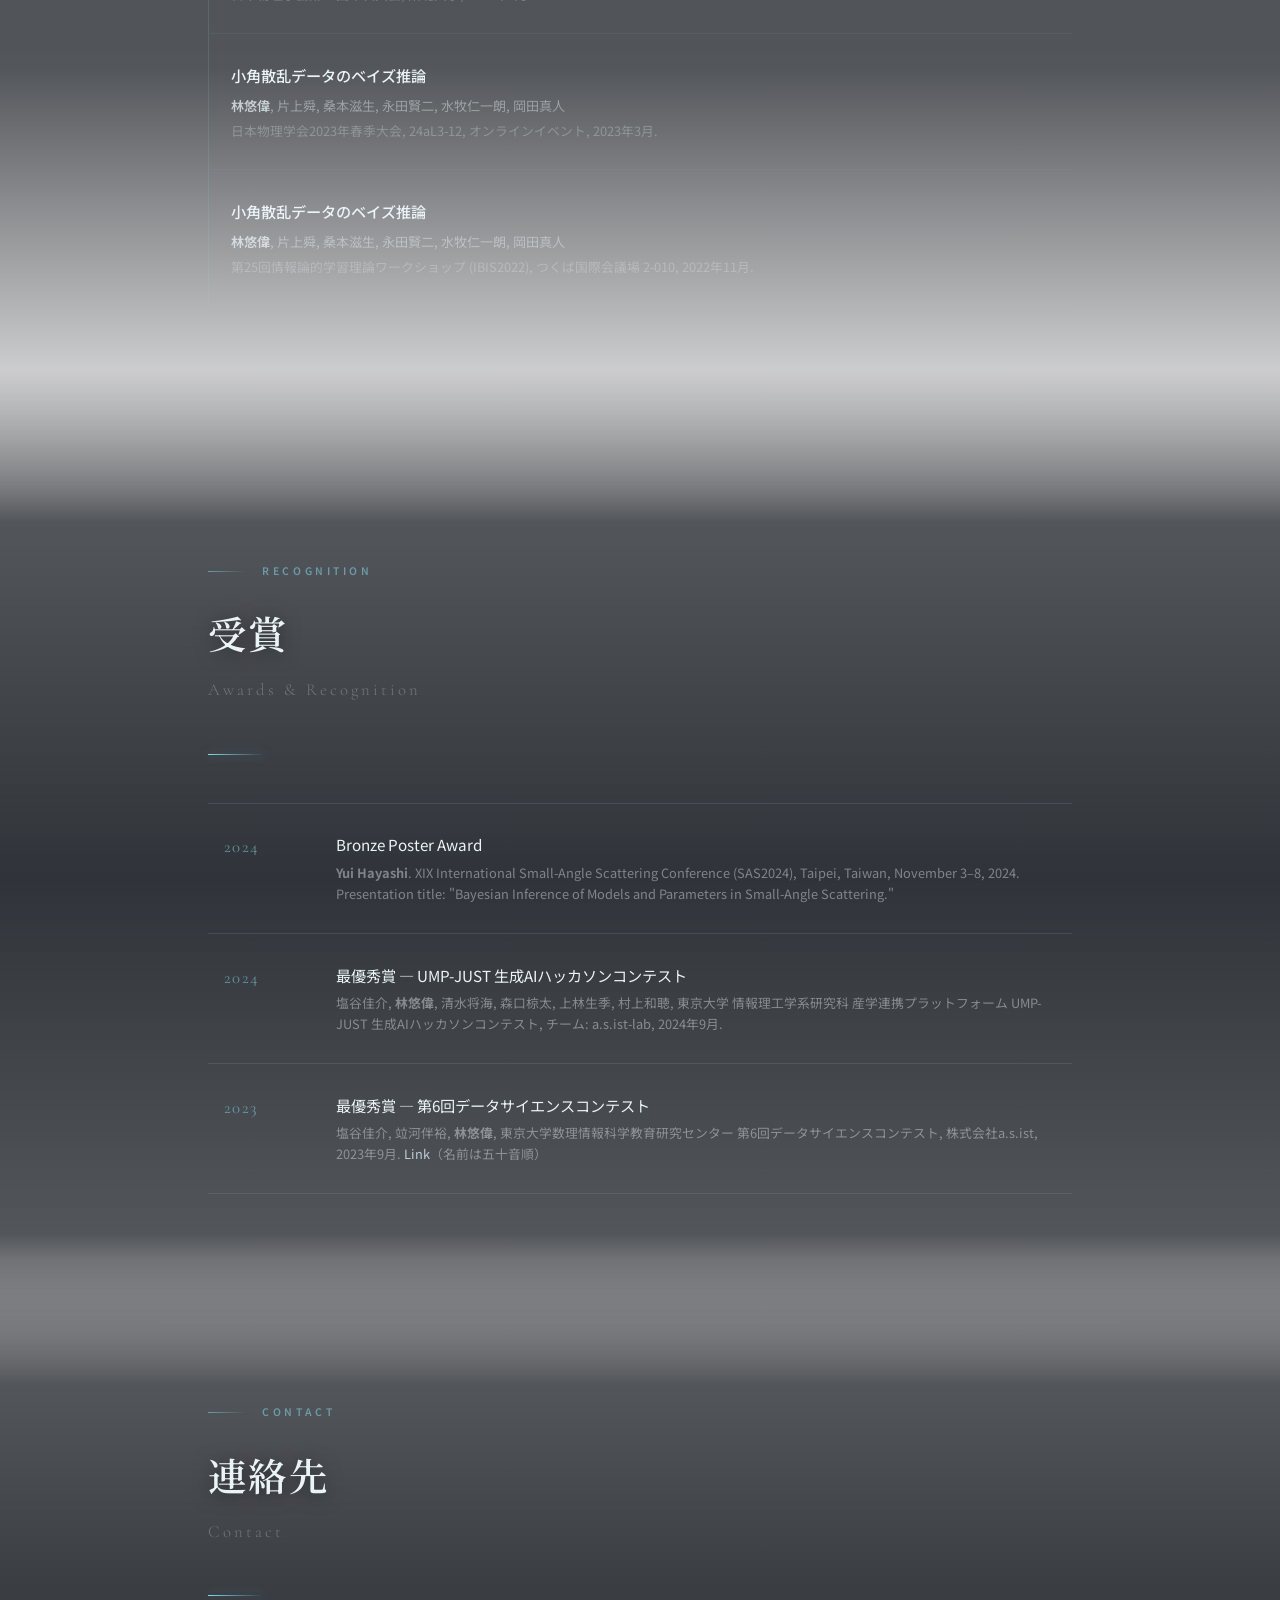
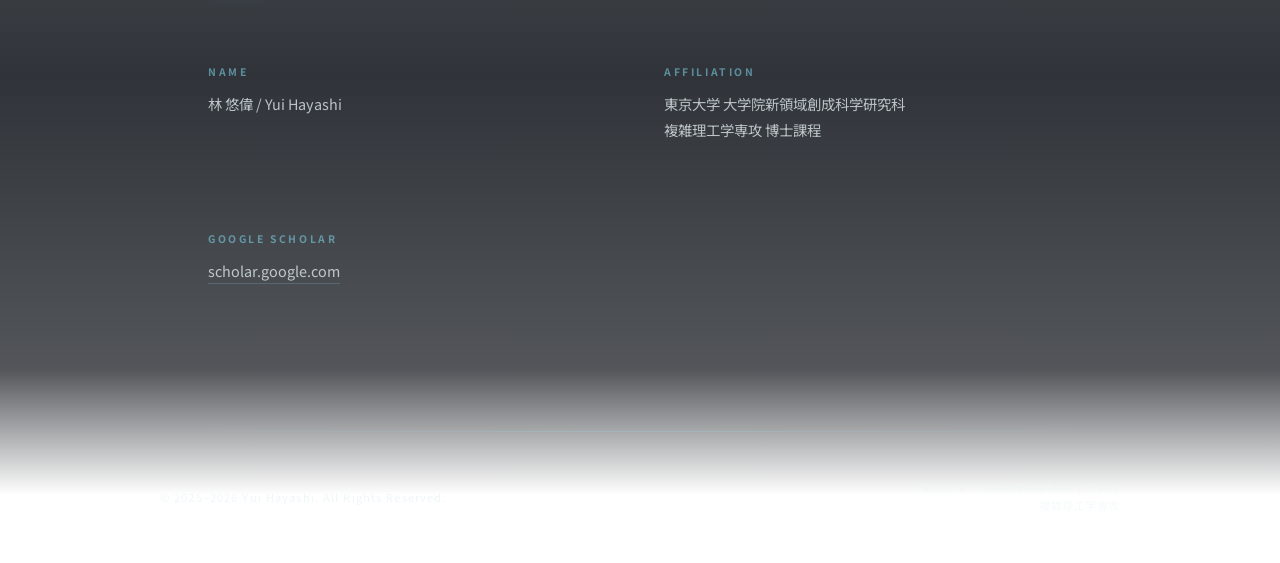
==== commit b004a36c: "Add IUCr2026 poster and Bayesian USAXS preprint" ====
--- a/index.html
+++ b/index.html
@@ -236,7 +236,7 @@
     <!-- Journal Papers -->
     <div class="pub-section__header">
       <h3 class="pub-section__title">学術論文</h3>
-      <span class="pub-section__count">Journal Papers &amp; Preprints (4)</span>
+      <span class="pub-section__count">Journal Papers &amp; Preprints (5)</span>
     </div>
     <div class="pub-list">
       <div class="pub-item">
@@ -258,6 +258,11 @@
         <p class="pub-item__title">GPU-Accelerated Sequential Monte Carlo for Bayesian Spectral Analysis</p>
         <p class="pub-item__authors">Nabika, T., <strong>Hayashi, Y.</strong>, &amp; Okada, M. (2026).</p>
         <p class="pub-item__venue">arXiv preprint, arXiv:2604.03271. <a href="https://arxiv.org/abs/2604.03271" target="_blank" rel="noopener">Link</a></p>
+      </div>
+      <div class="pub-item">
+        <p class="pub-item__title">Resolving the Effects of the Mixing Process on Hierarchical Structures in Polymer Nanocomposites by Bayesian Ultra-Small-Angle X-ray Scattering Analysis</p>
+        <p class="pub-item__authors"><strong>Hayashi, Y.</strong>, Mita, K., Kuwamoto, S., &amp; Okada, M. (2026).</p>
+        <p class="pub-item__venue">arXiv preprint, arXiv:2610.09653. <a href="https://arxiv.org/abs/2610.09653" target="_blank" rel="noopener">Link</a></p>
       </div>
     </div>
 
@@ -298,9 +303,17 @@
     <!-- Conference Presentations -->
     <div class="pub-section__header" style="margin-top: 3rem;">
       <h3 class="pub-section__title">学会発表</h3>
-      <span class="pub-section__count">Conference Presentations (4)</span>
+      <span class="pub-section__count">Conference Presentations (5)</span>
     </div>
     <div class="pub-list">
+      <div class="pub-item">
+        <p class="pub-item__title">Bayesian Inference Approach to the Unified Fit Analysis of Small-Angle Scattering Data</p>
+        <p class="pub-item__authors"><strong>Y. Hayashi</strong>, K. Mita, S. Kuwamoto, and M. Okada</p>
+        <p class="pub-item__venue">
+          Poster Presentation at the Twenty-Seventh Congress and General Assembly of the International Union of Crystallography (IUCr2026),
+          Abstract No. 1993, Calgary, Canada, August 11–18, 2026.
+        </p>
+      </div>
       <div class="pub-item">
         <p class="pub-item__title">Bayesian Inference of Models and Parameters in Small-Angle Scattering</p>
         <p class="pub-item__authors"><strong>Yui Hayashi</strong>, Shun Katakami, Shigeo Kuwamoto, Kenji Nagata, Masaichiro Mizumaki and Masato Okada</p>
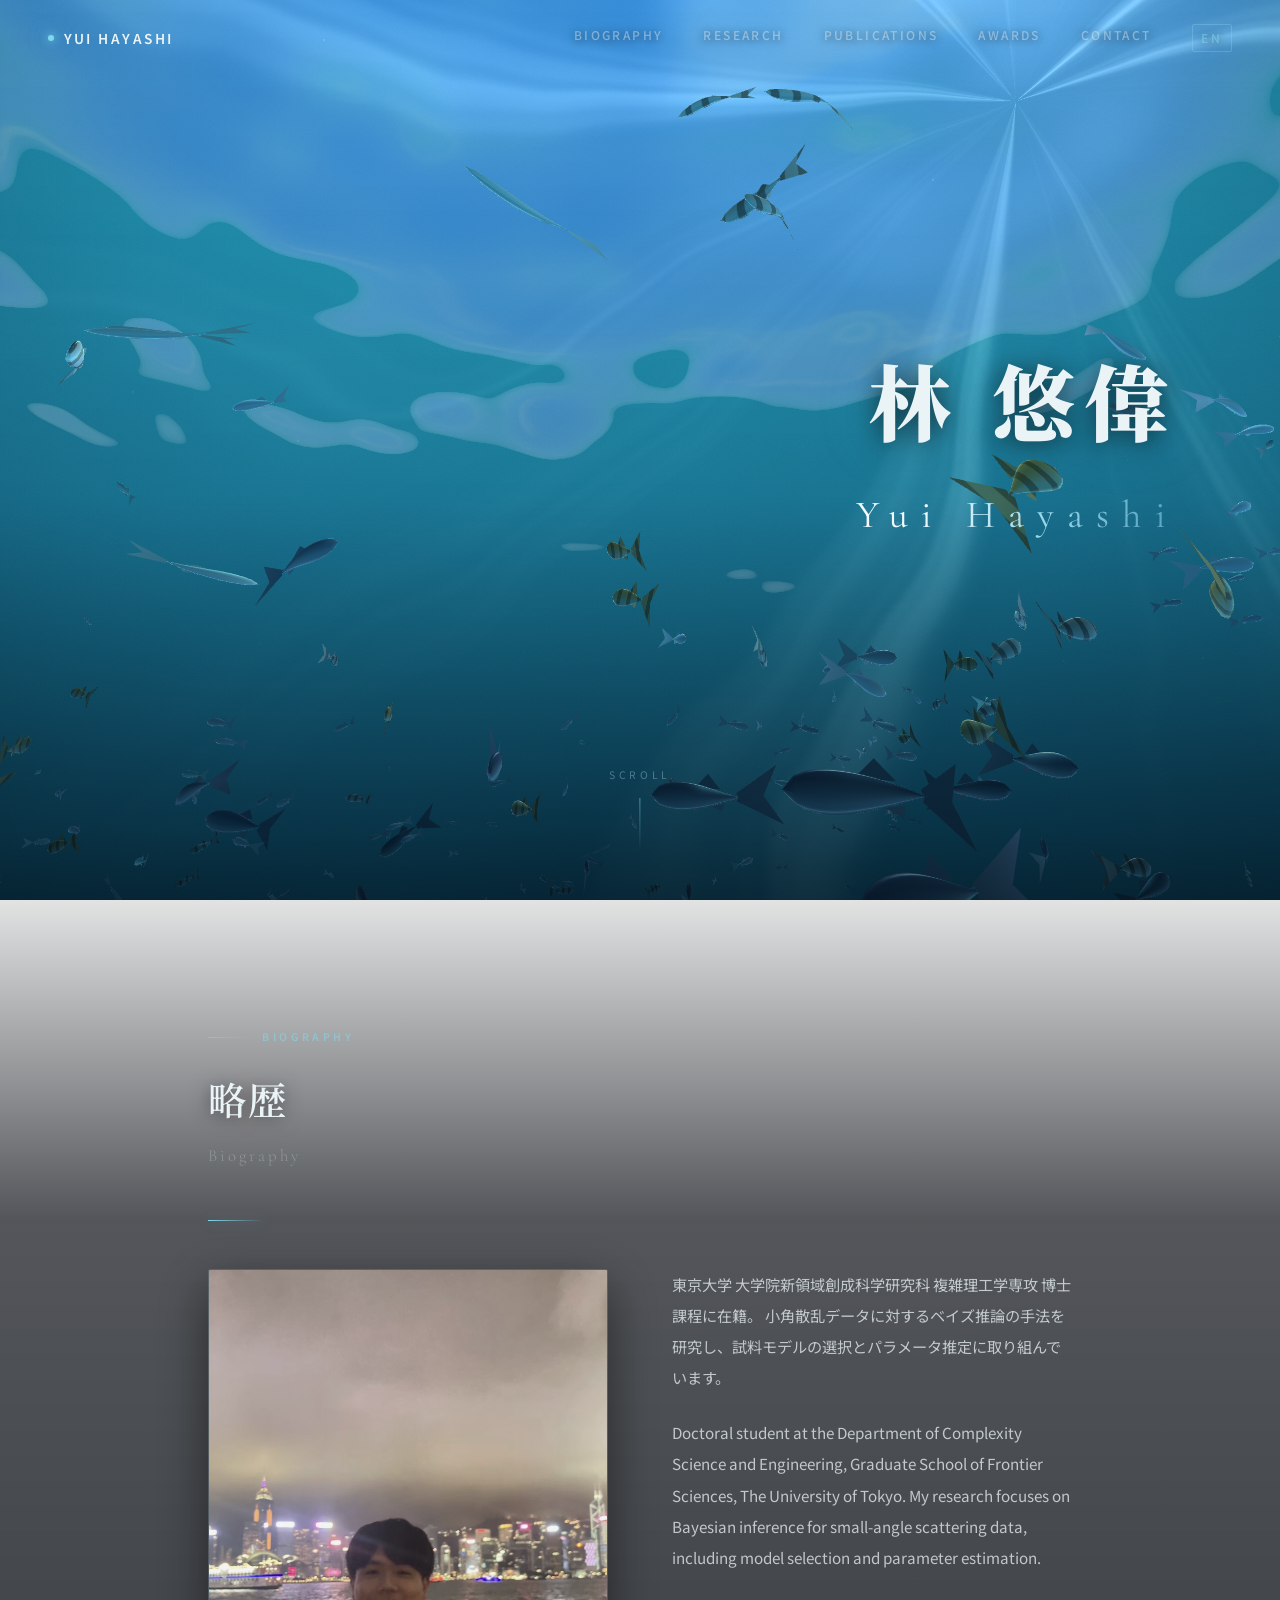
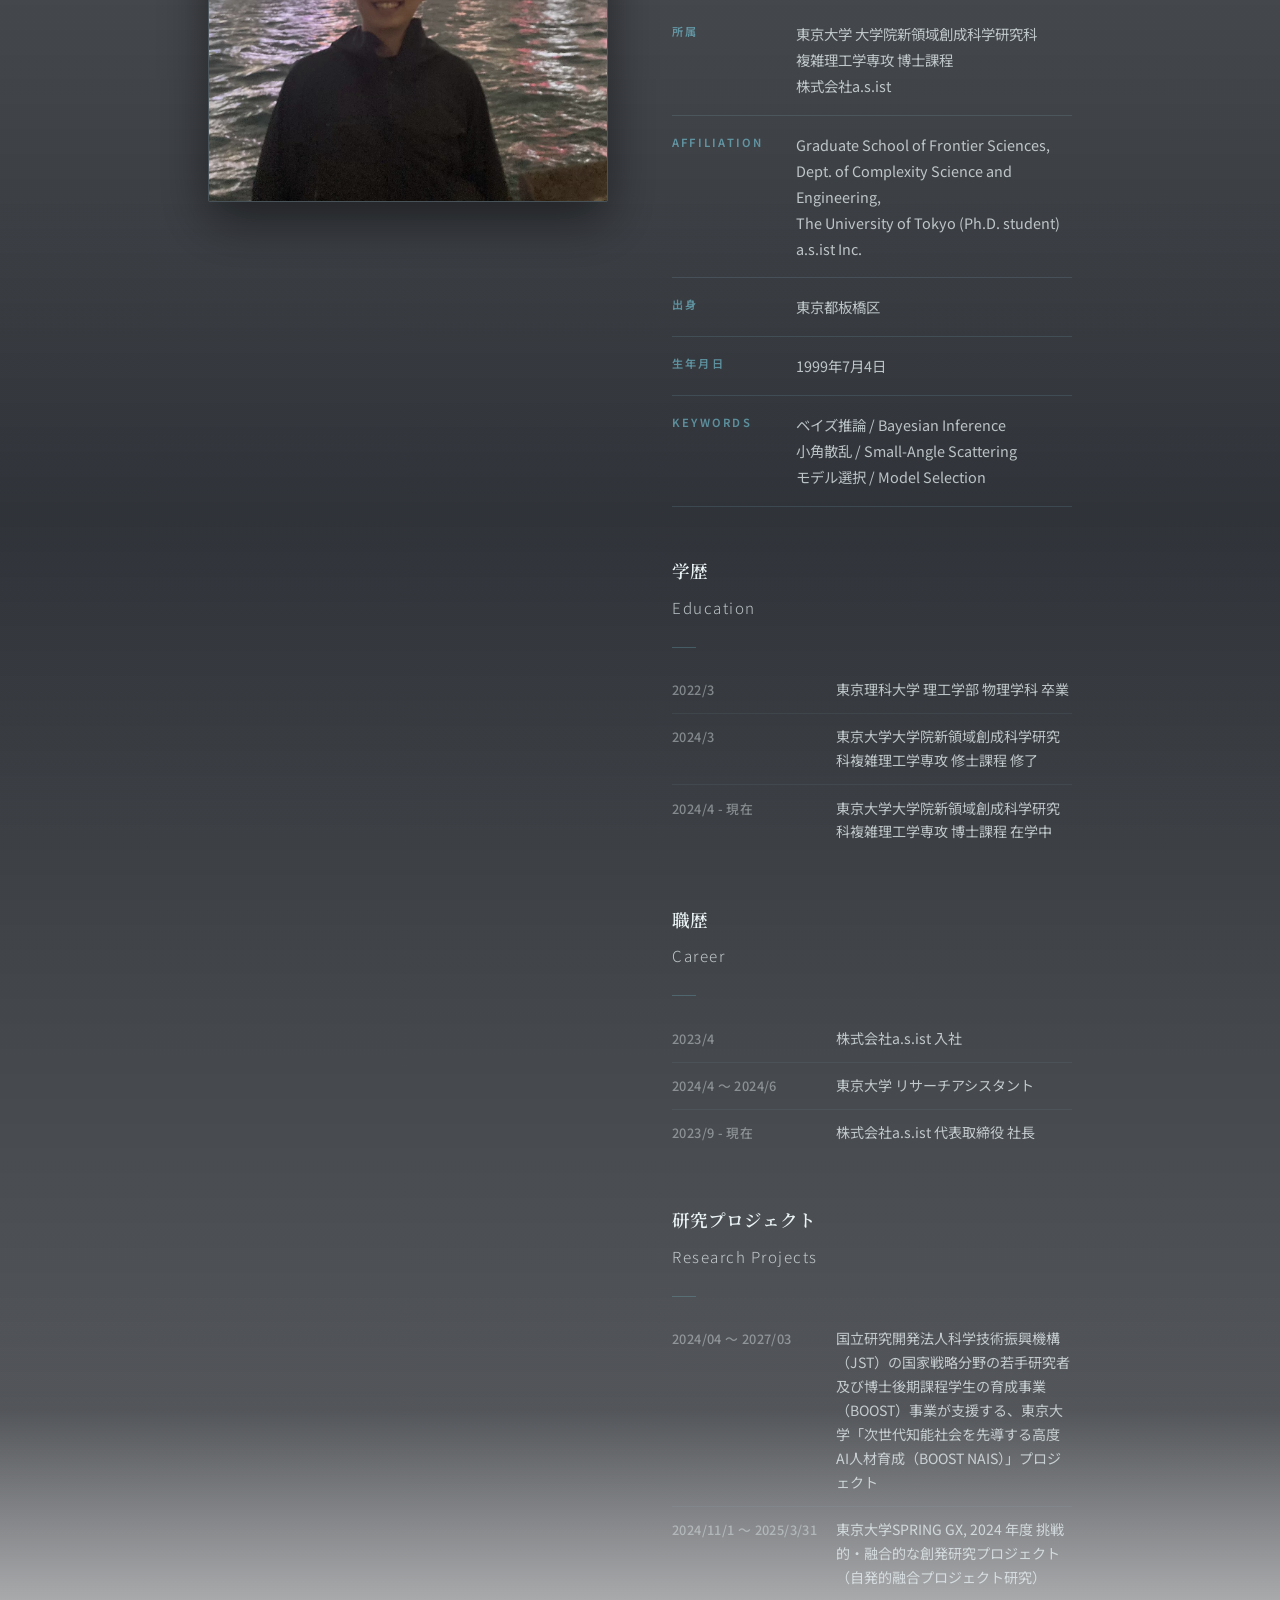
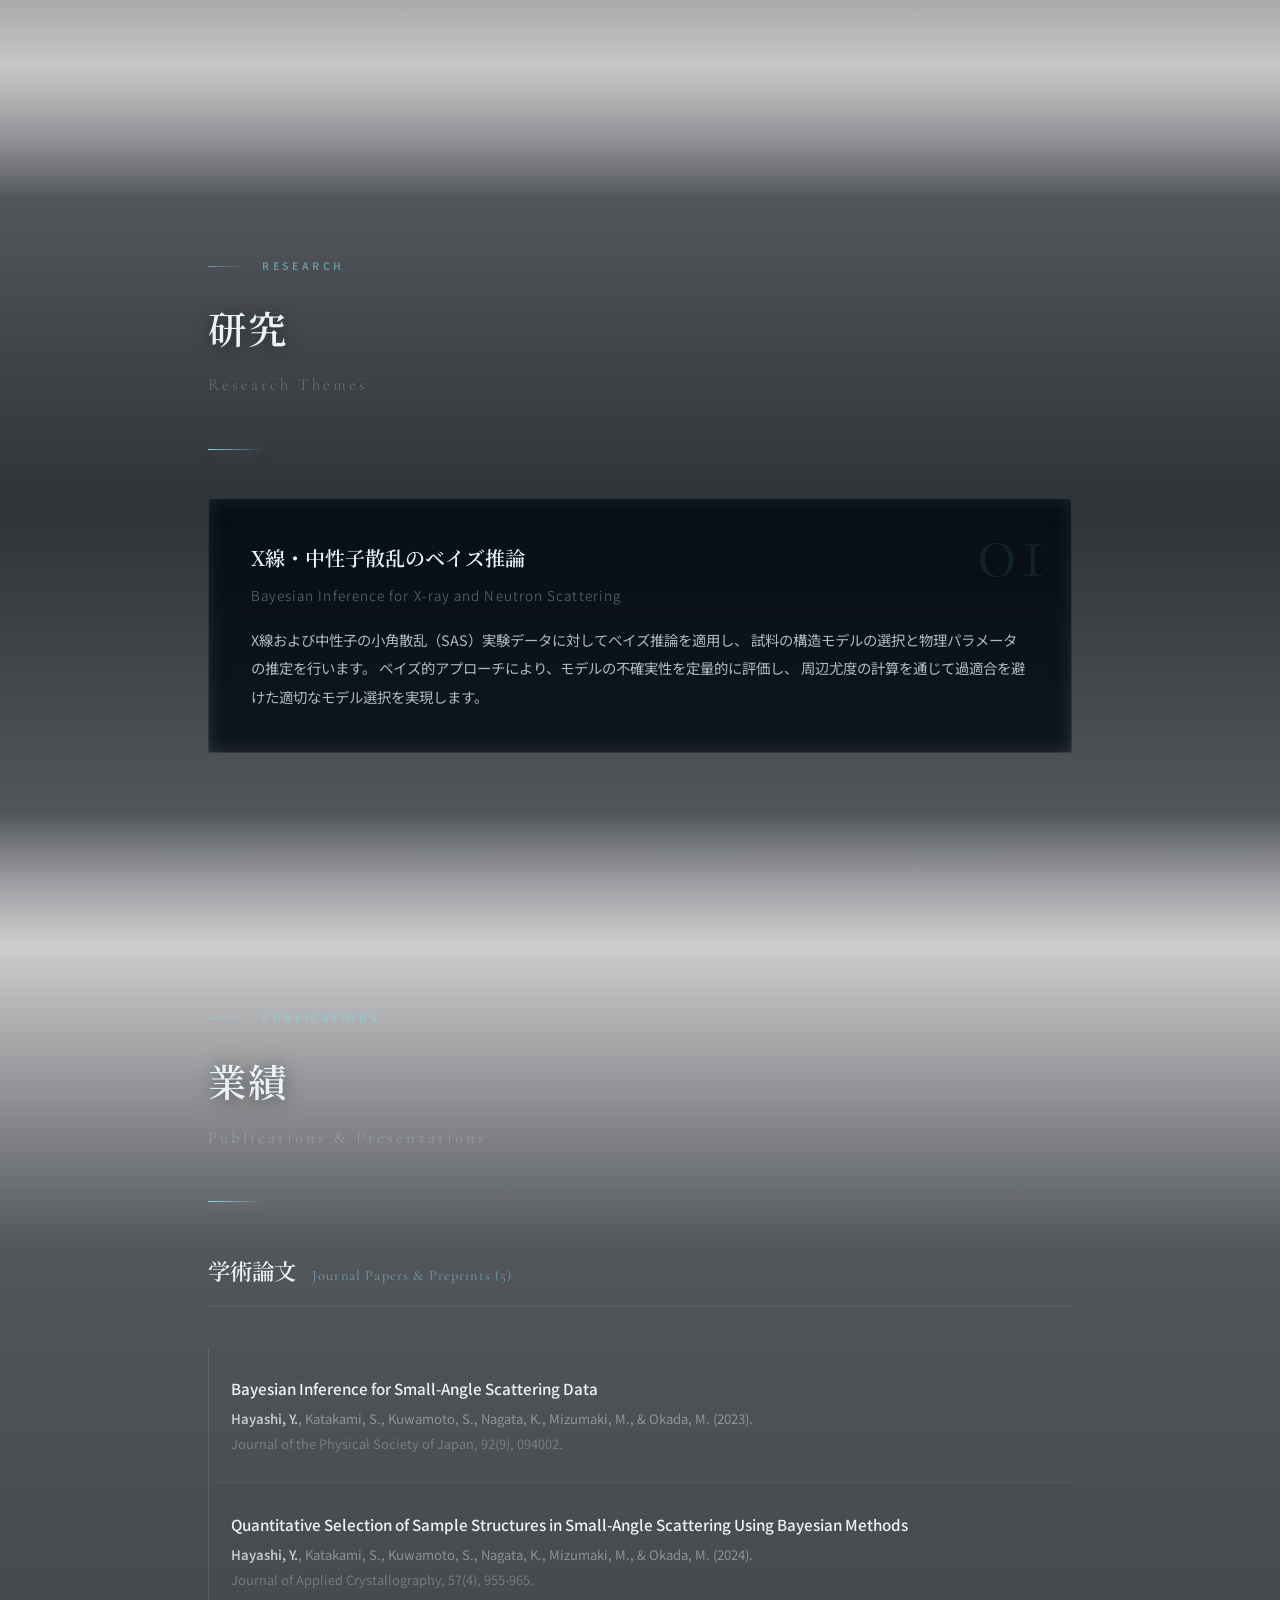
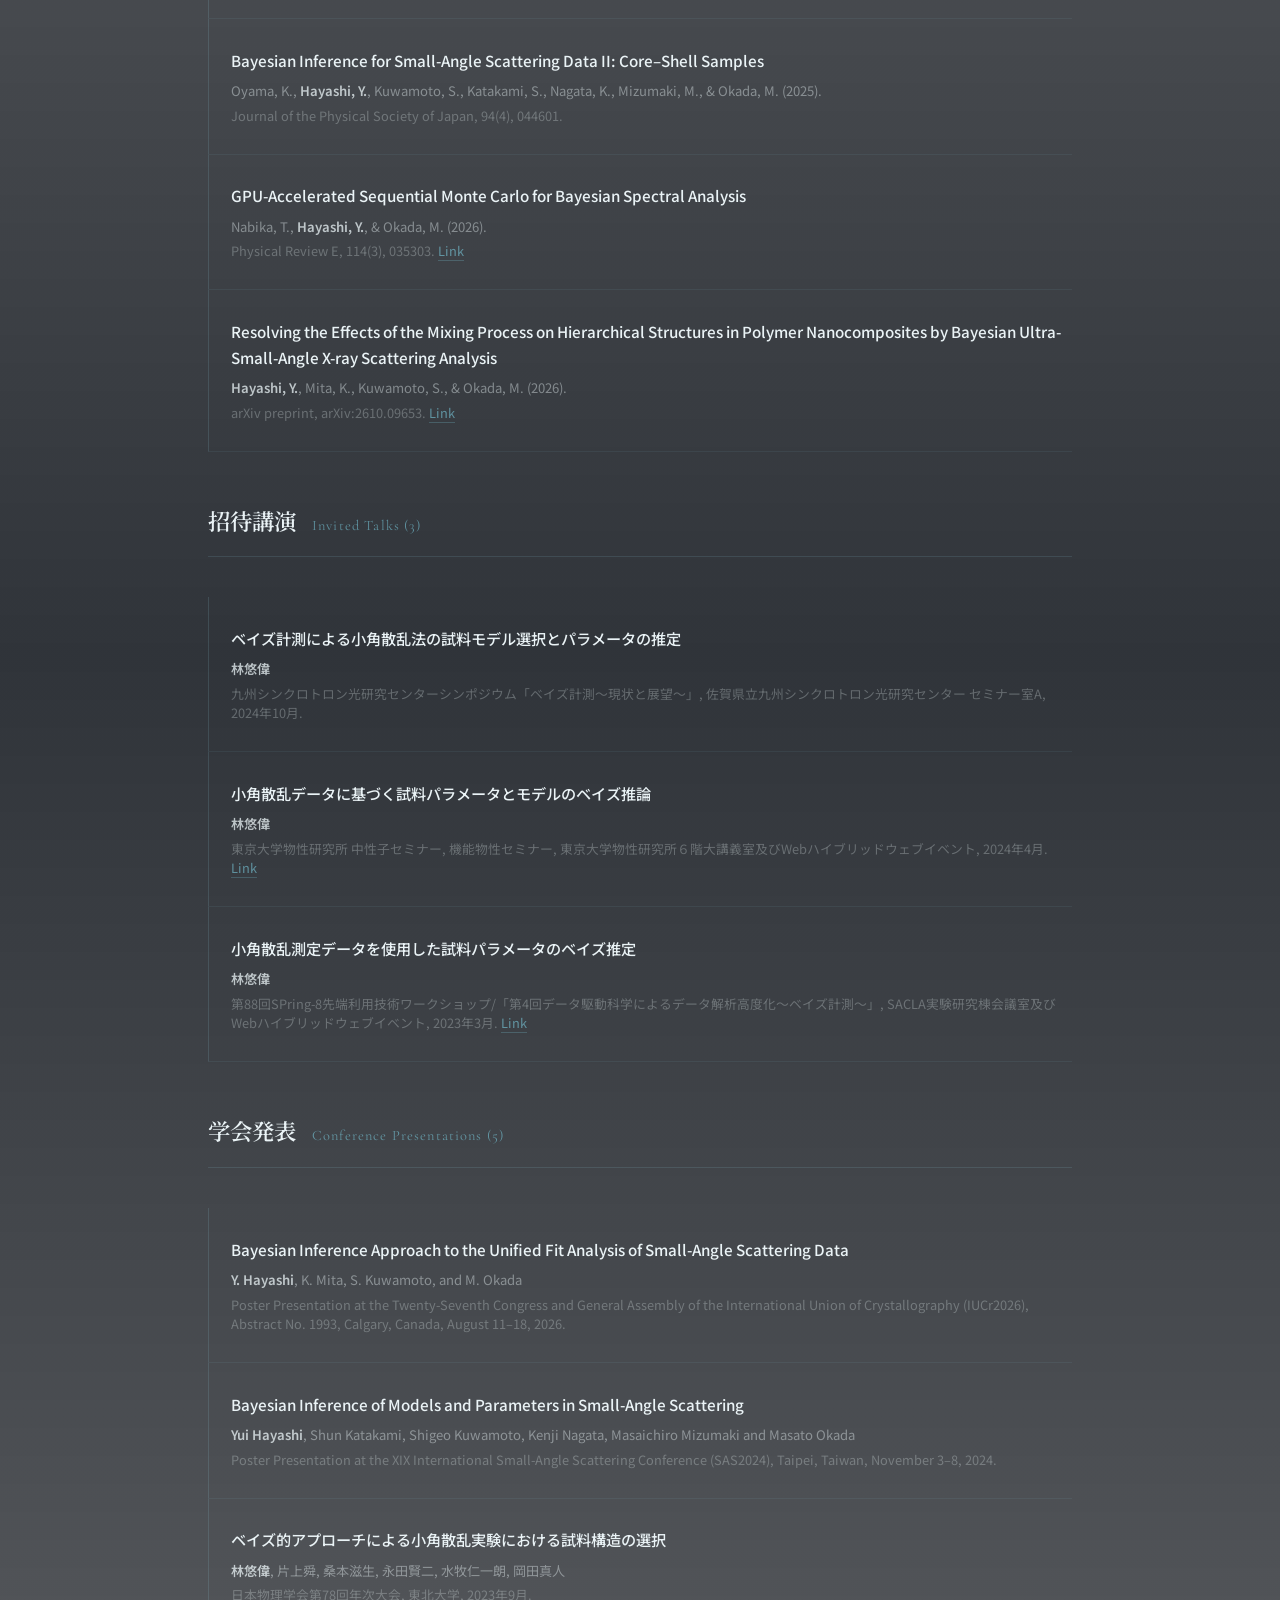
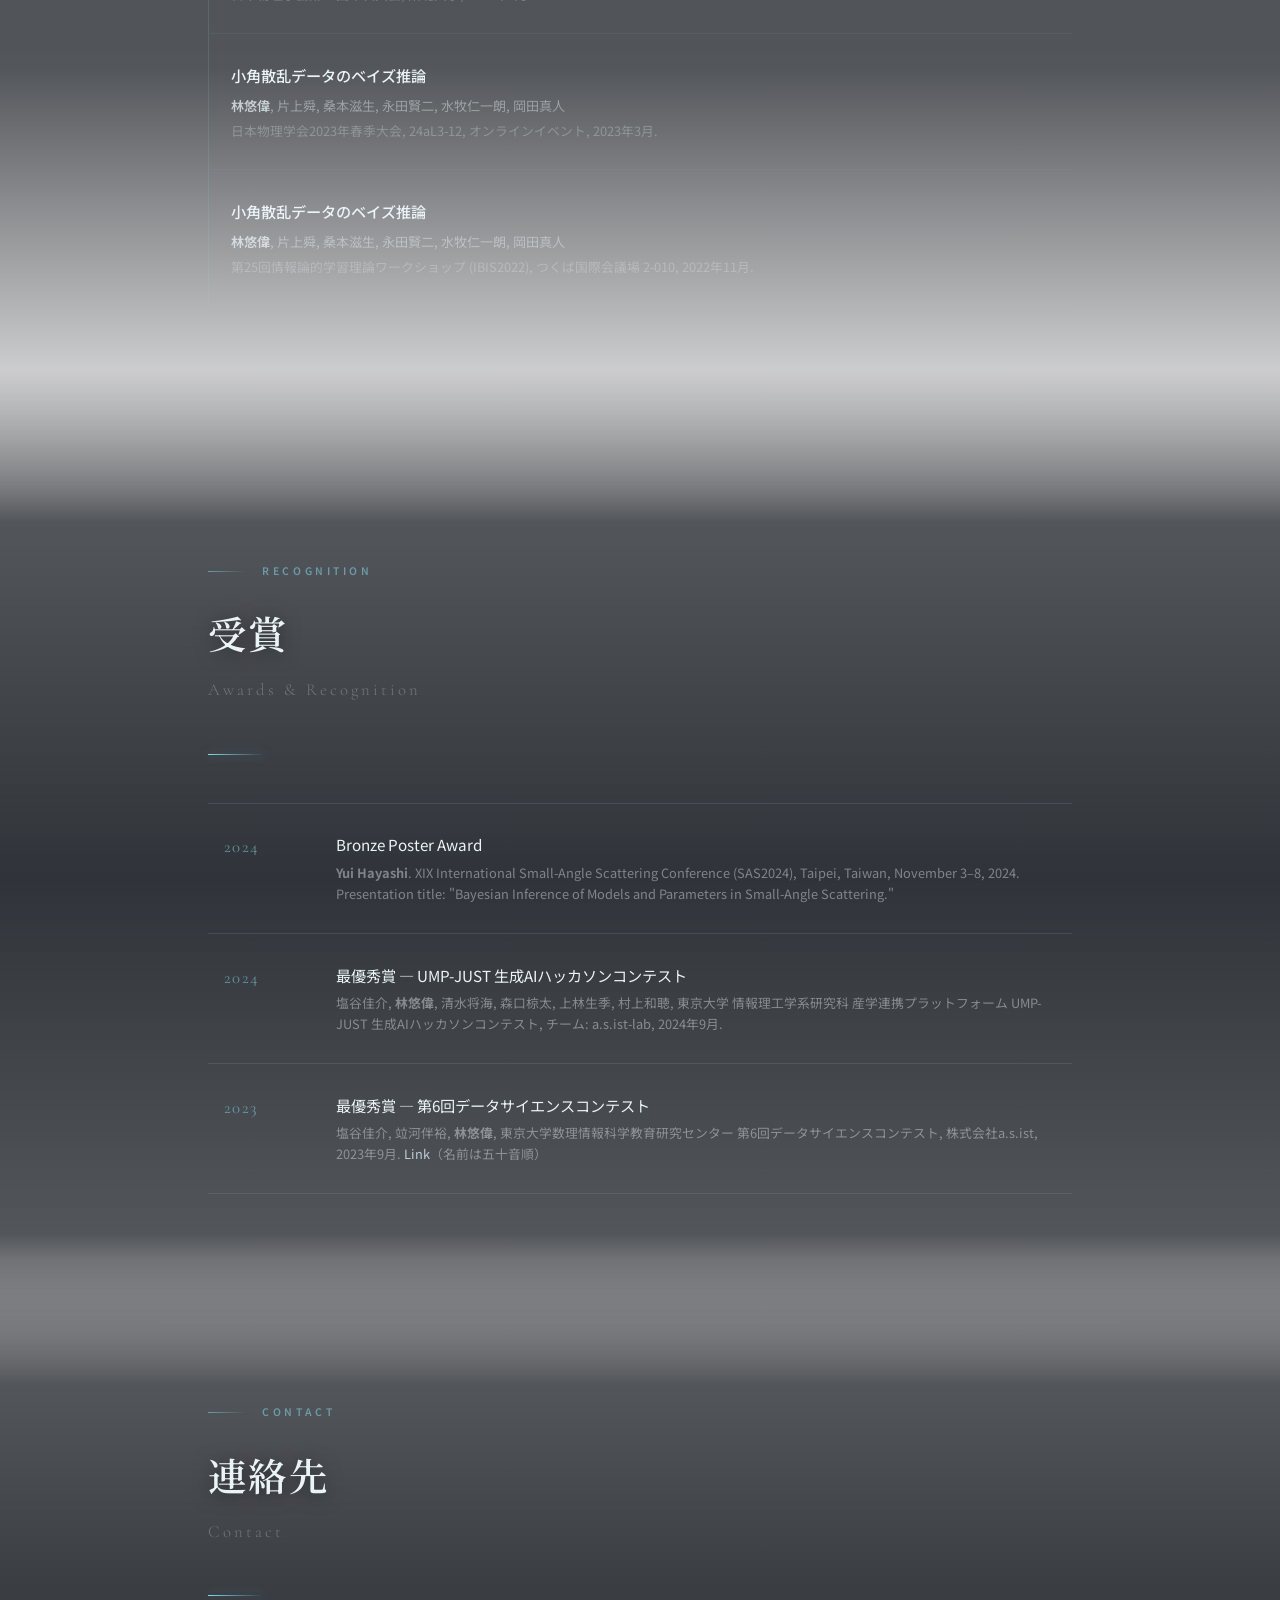
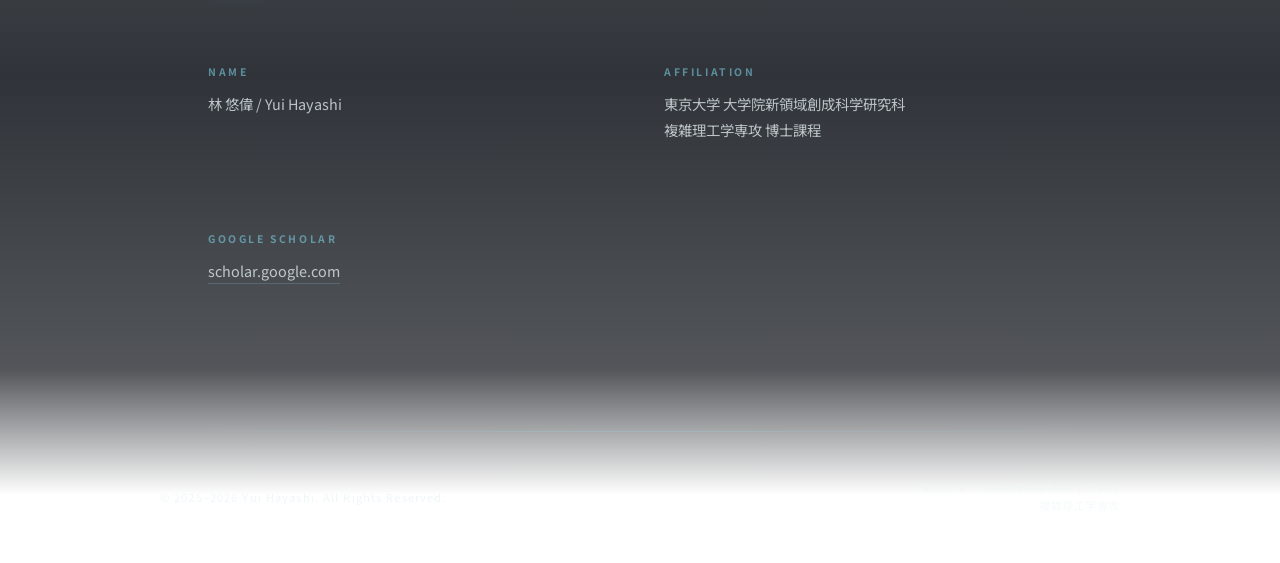
==== commit 287c4c35: "Update Nabika and Hayashi paper with Physical Review E publication" ====
--- a/index.html
+++ b/index.html
@@ -257,7 +257,7 @@
       <div class="pub-item">
         <p class="pub-item__title">GPU-Accelerated Sequential Monte Carlo for Bayesian Spectral Analysis</p>
         <p class="pub-item__authors">Nabika, T., <strong>Hayashi, Y.</strong>, &amp; Okada, M. (2026).</p>
-        <p class="pub-item__venue">arXiv preprint, arXiv:2604.03271. <a href="https://arxiv.org/abs/2604.03271" target="_blank" rel="noopener">Link</a></p>
+        <p class="pub-item__venue">Physical Review E, 114(3), 035303. <a href="https://doi.org/10.1103/35xk-s7w3" target="_blank" rel="noopener">Link</a></p>
       </div>
       <div class="pub-item">
         <p class="pub-item__title">Resolving the Effects of the Mixing Process on Hierarchical Structures in Polymer Nanocomposites by Bayesian Ultra-Small-Angle X-ray Scattering Analysis</p>
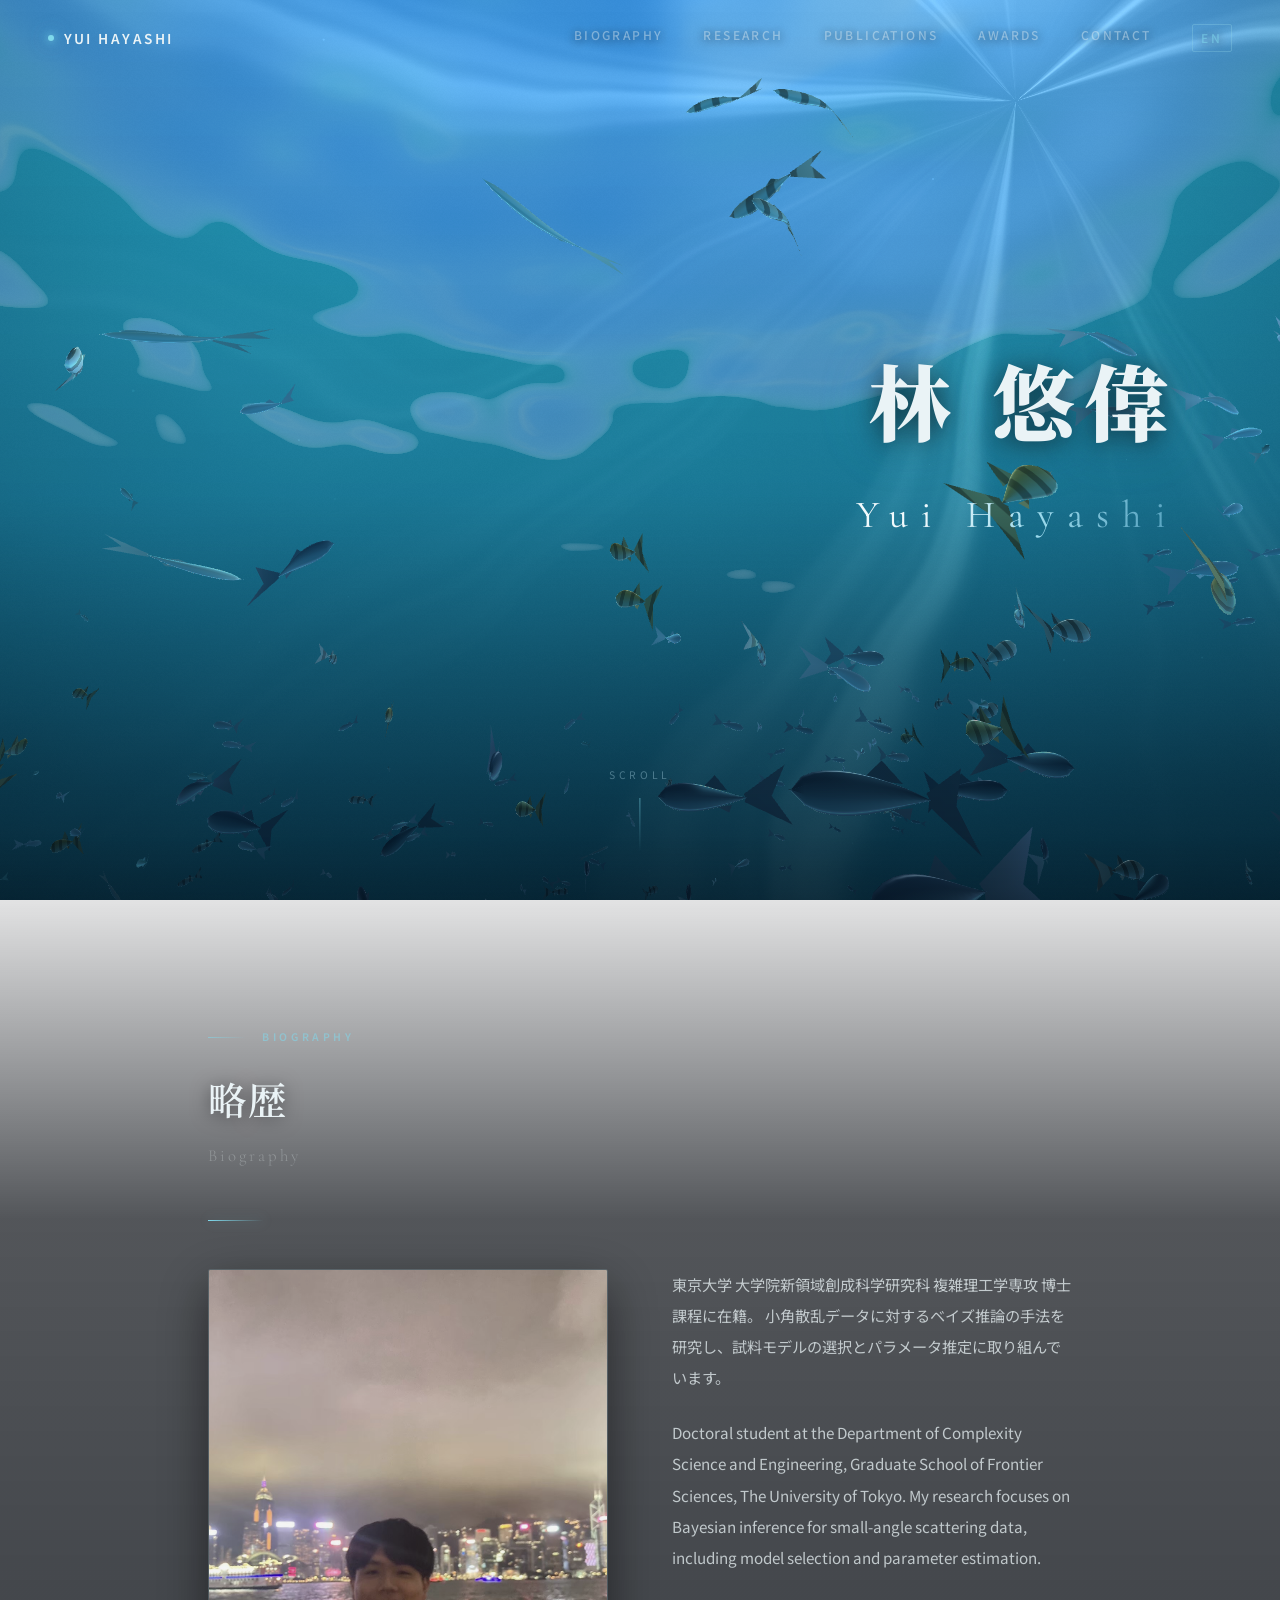
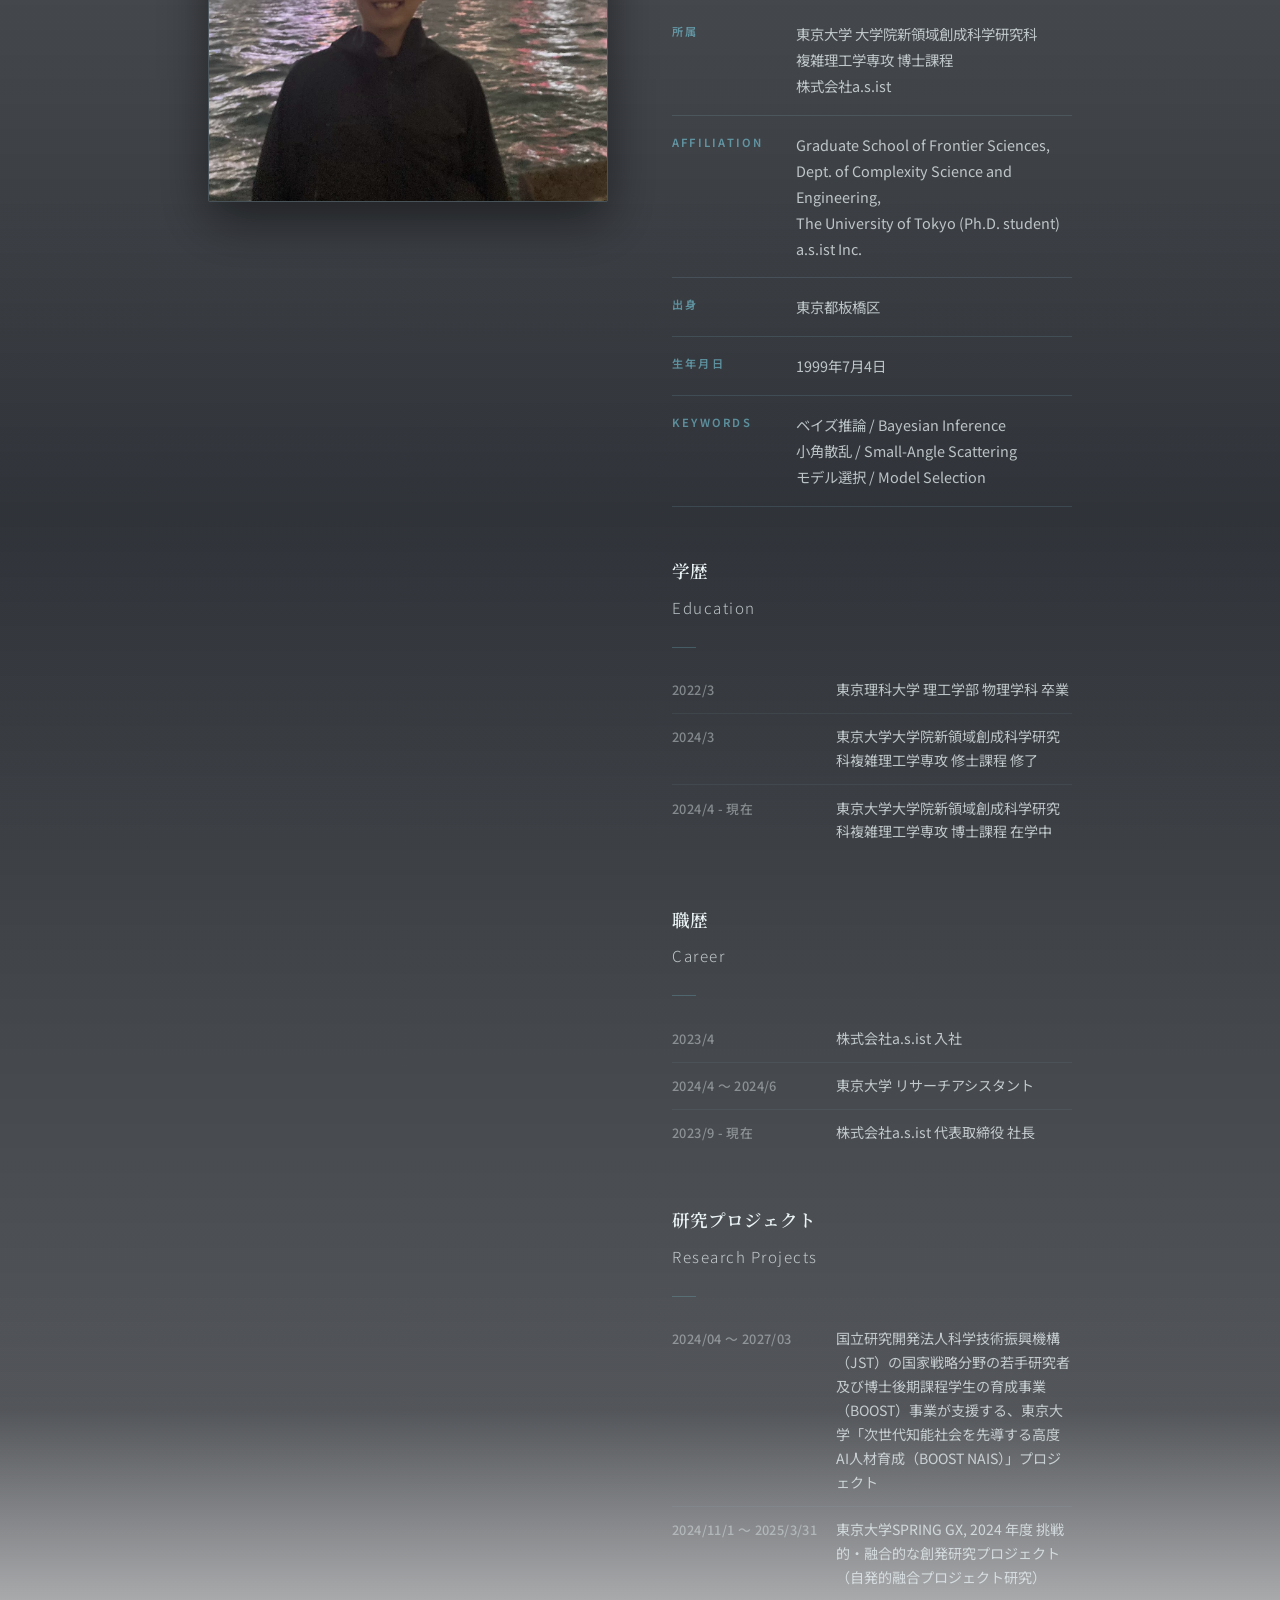
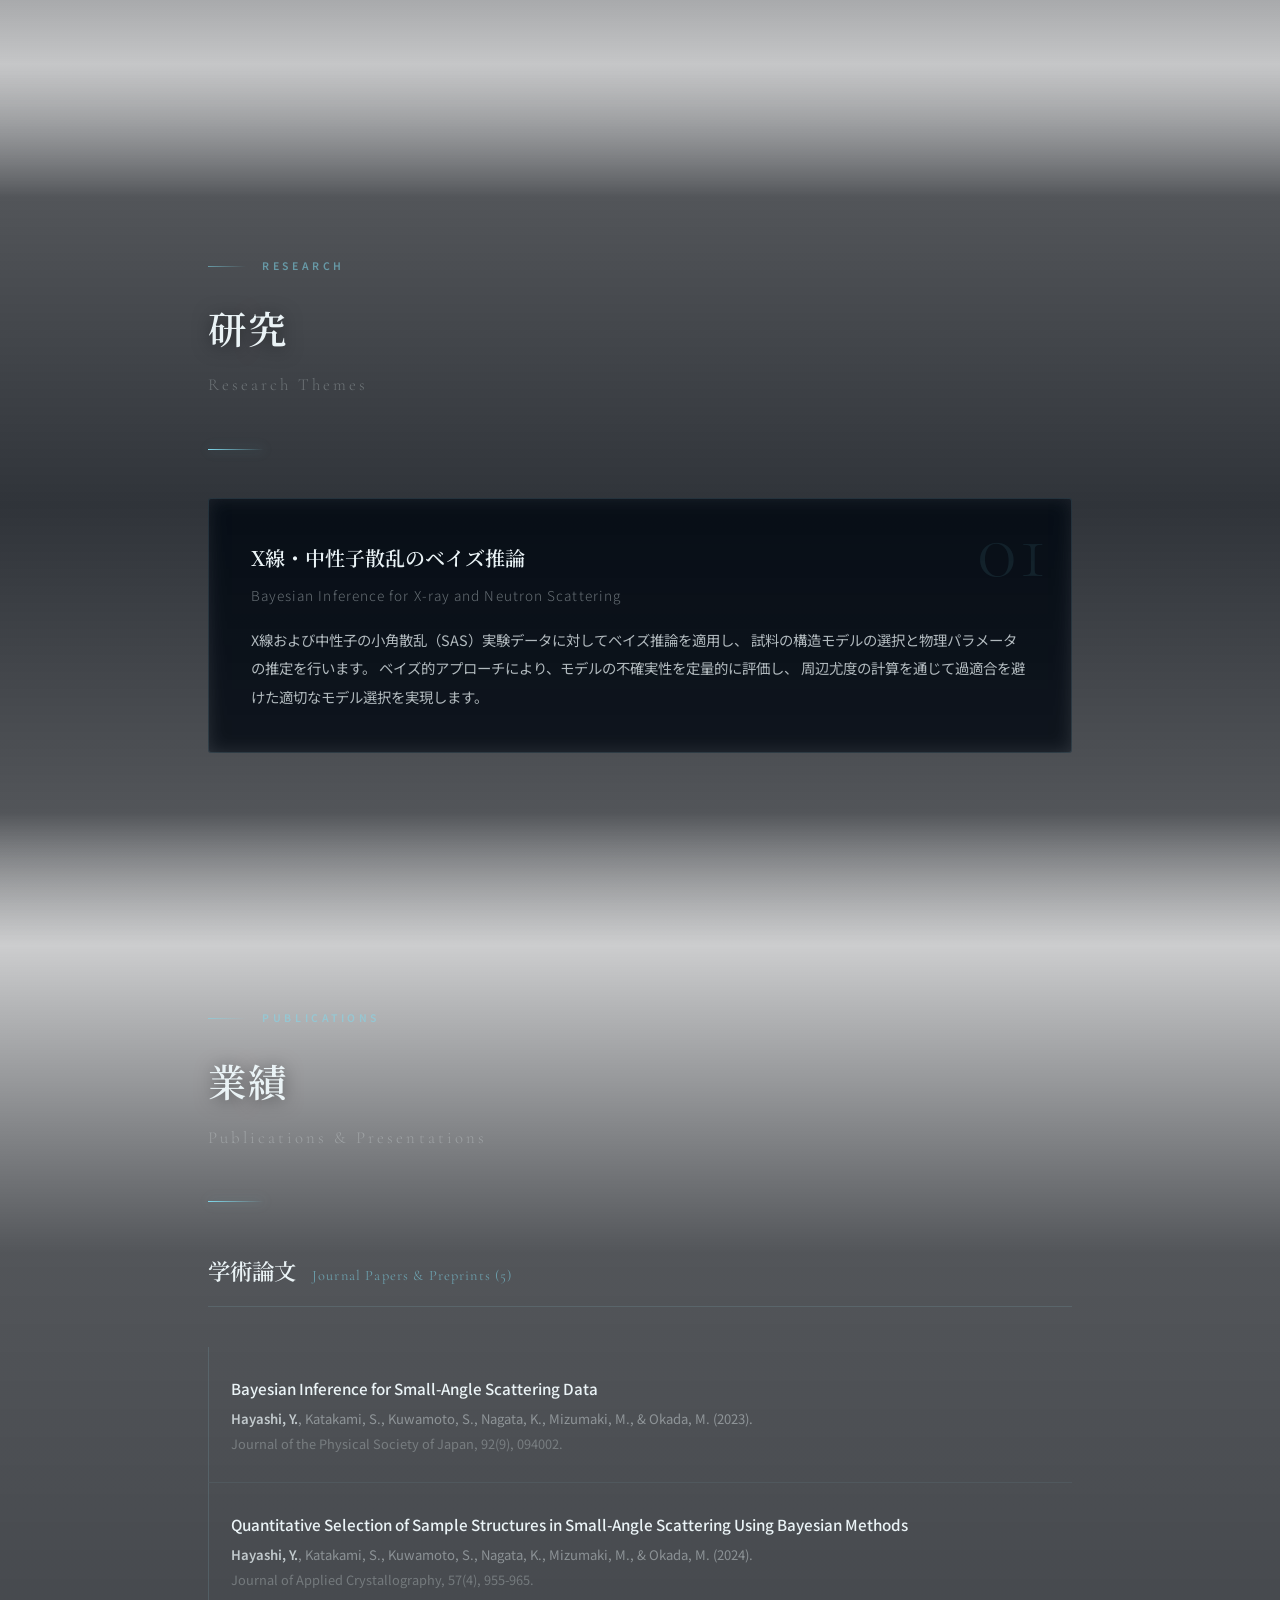
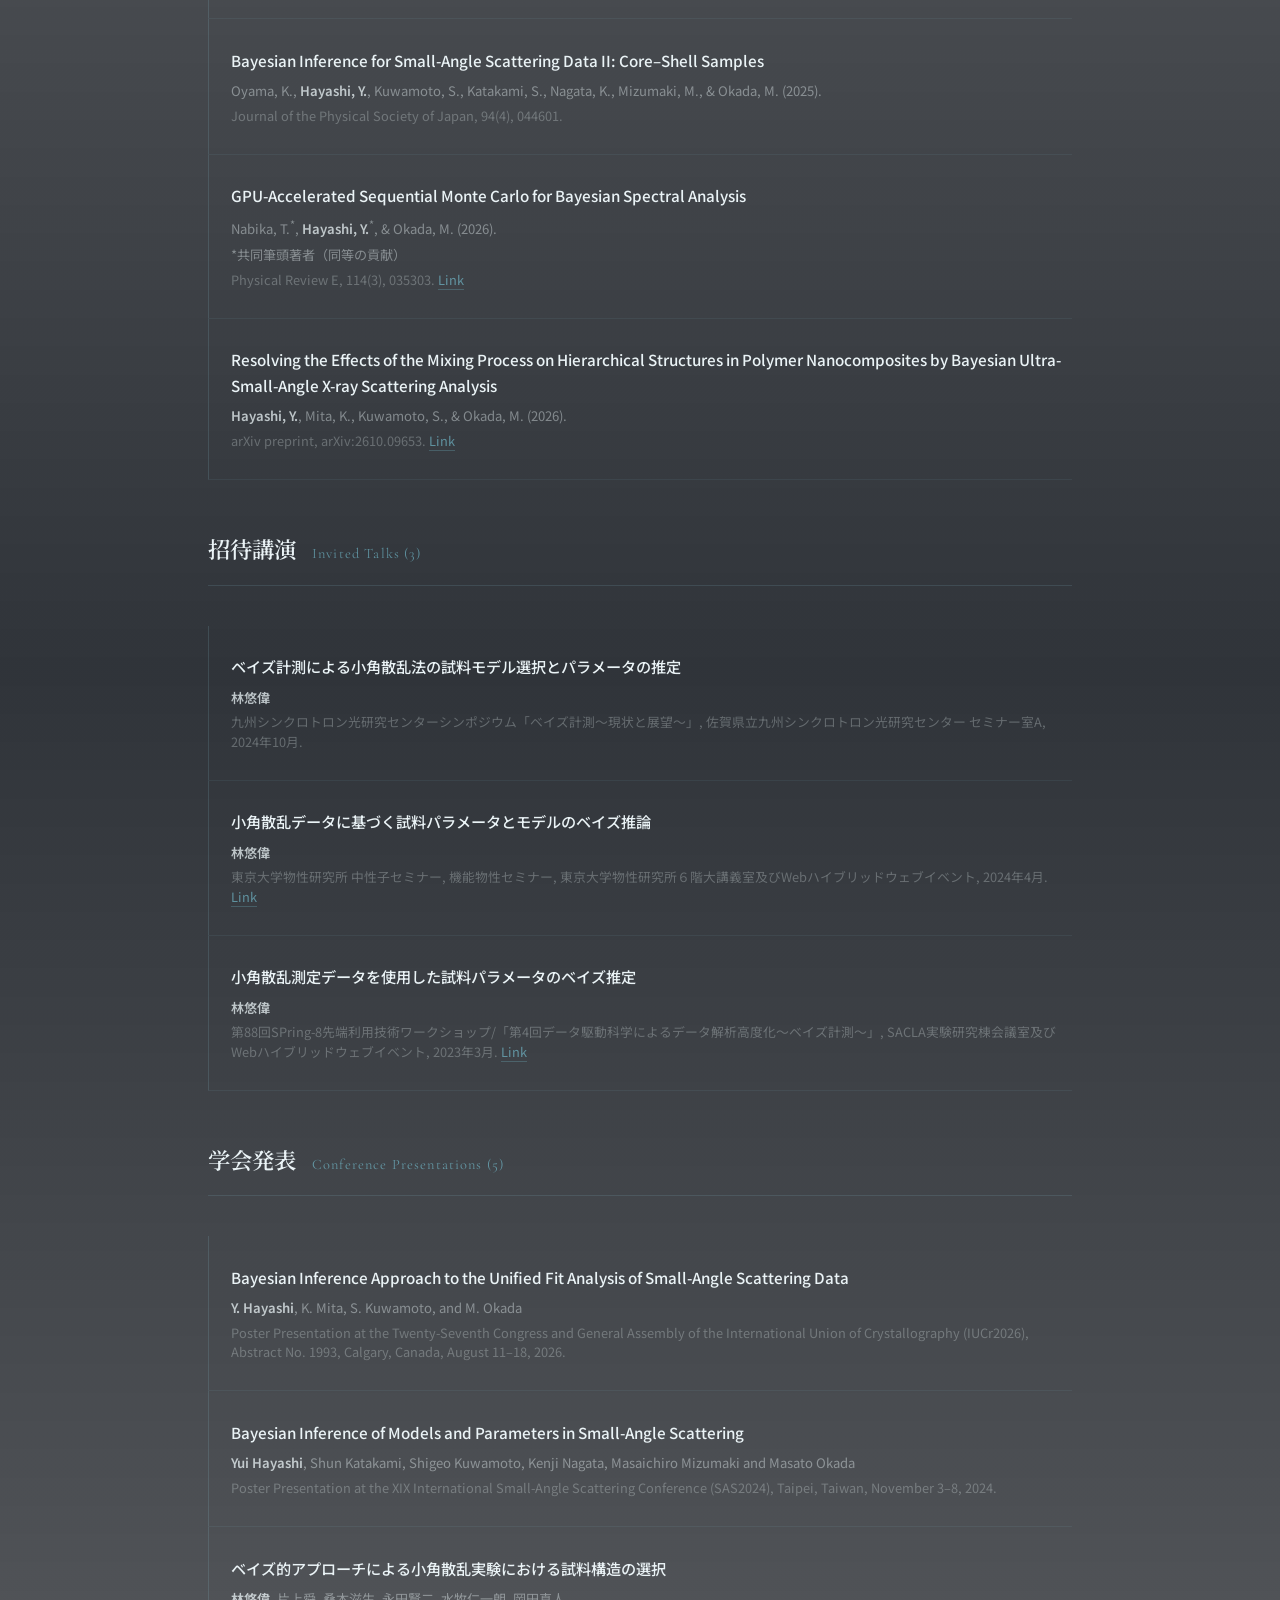
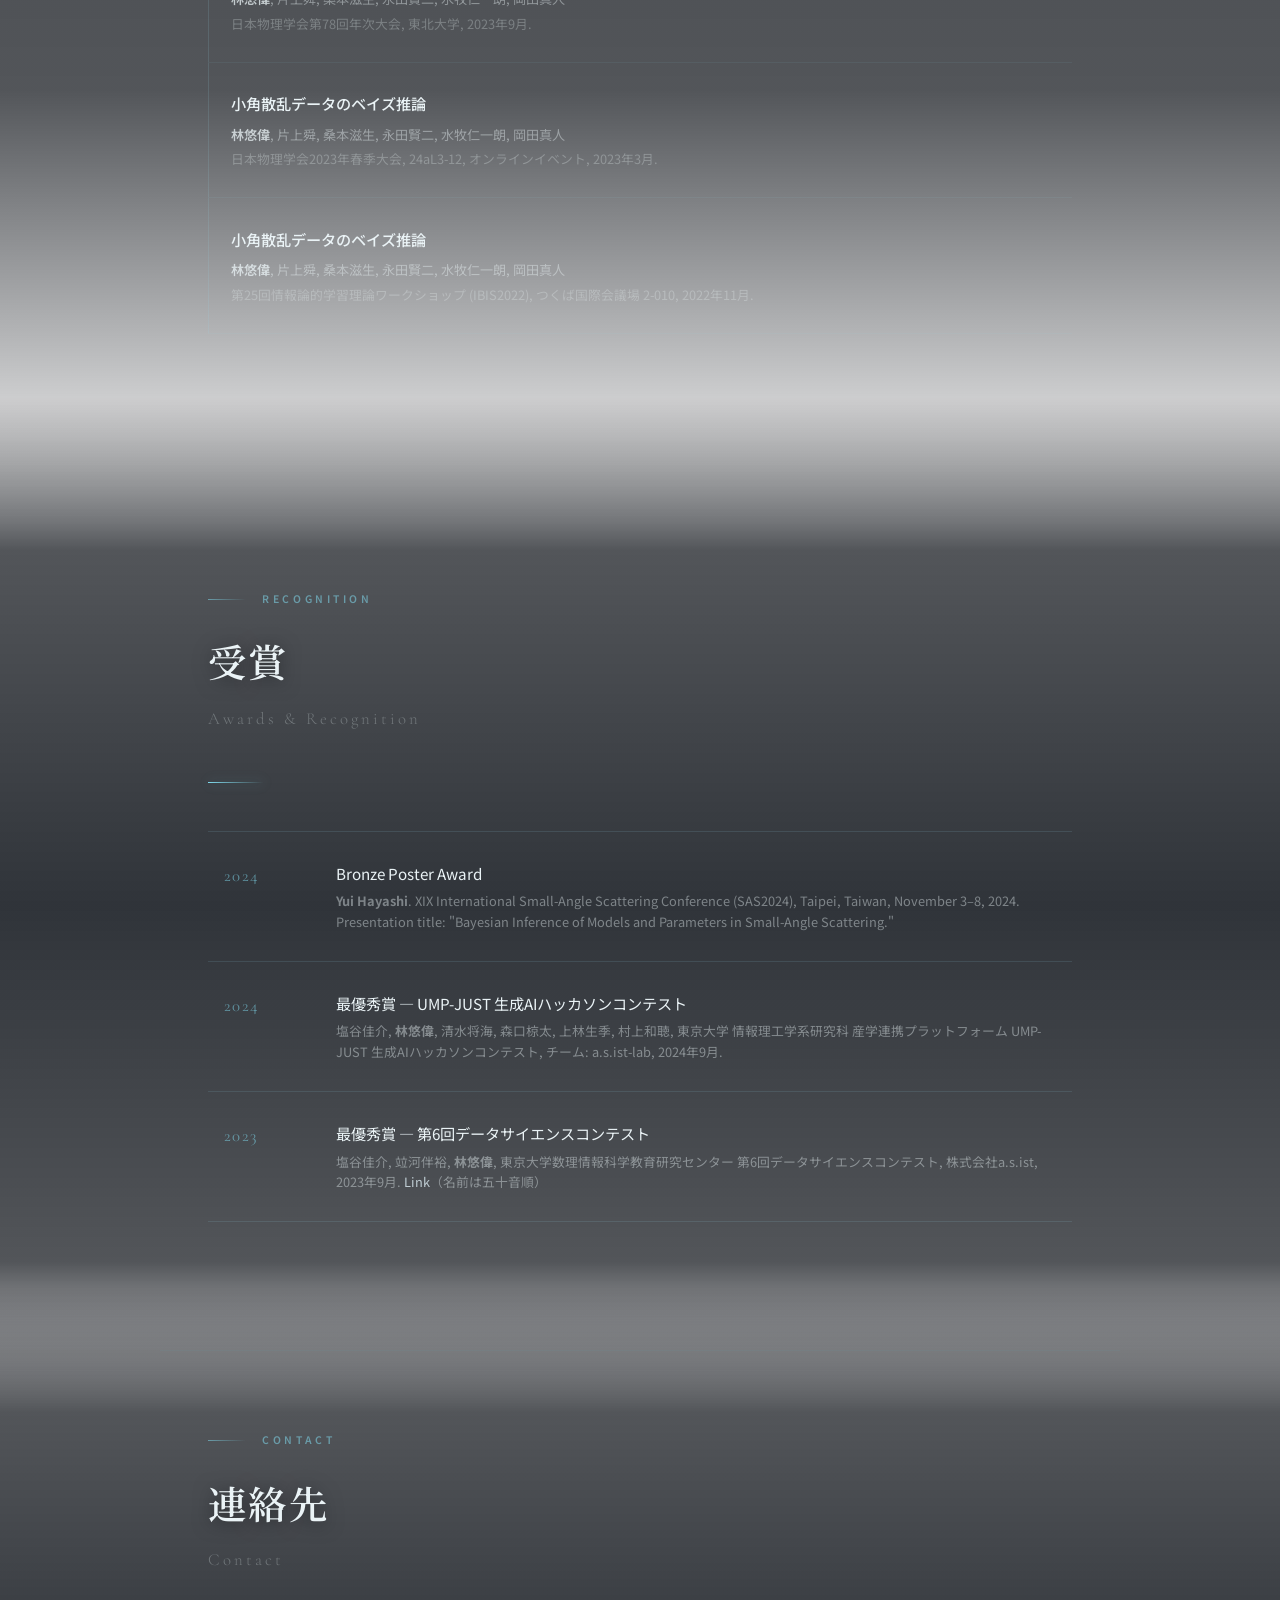
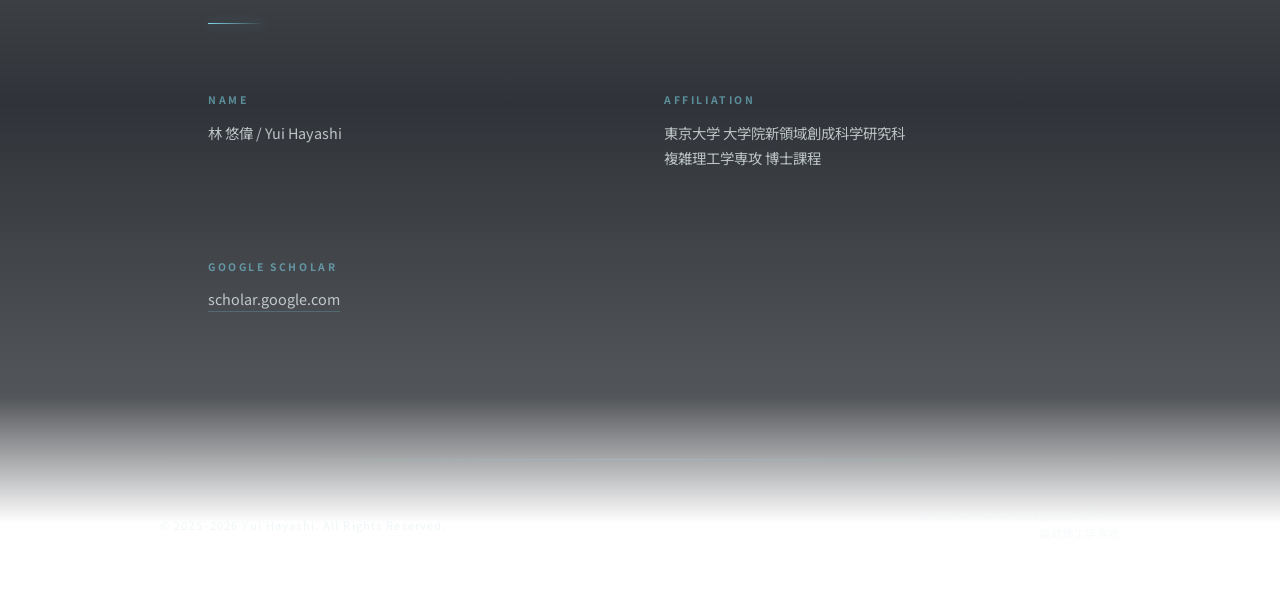
==== commit cb9f12bd: "Mark Nabika and Hayashi as co-first authors" ====
--- a/index.html
+++ b/index.html
@@ -256,7 +256,8 @@
       </div>
       <div class="pub-item">
         <p class="pub-item__title">GPU-Accelerated Sequential Monte Carlo for Bayesian Spectral Analysis</p>
-        <p class="pub-item__authors">Nabika, T., <strong>Hayashi, Y.</strong>, &amp; Okada, M. (2026).</p>
+        <p class="pub-item__authors">Nabika, T.<sup>*</sup>, <strong>Hayashi, Y.</strong><sup>*</sup>, &amp; Okada, M. (2026).</p>
+        <p class="pub-item__authors">*共同筆頭著者（同等の貢献）</p>
         <p class="pub-item__venue">Physical Review E, 114(3), 035303. <a href="https://doi.org/10.1103/35xk-s7w3" target="_blank" rel="noopener">Link</a></p>
       </div>
       <div class="pub-item">
